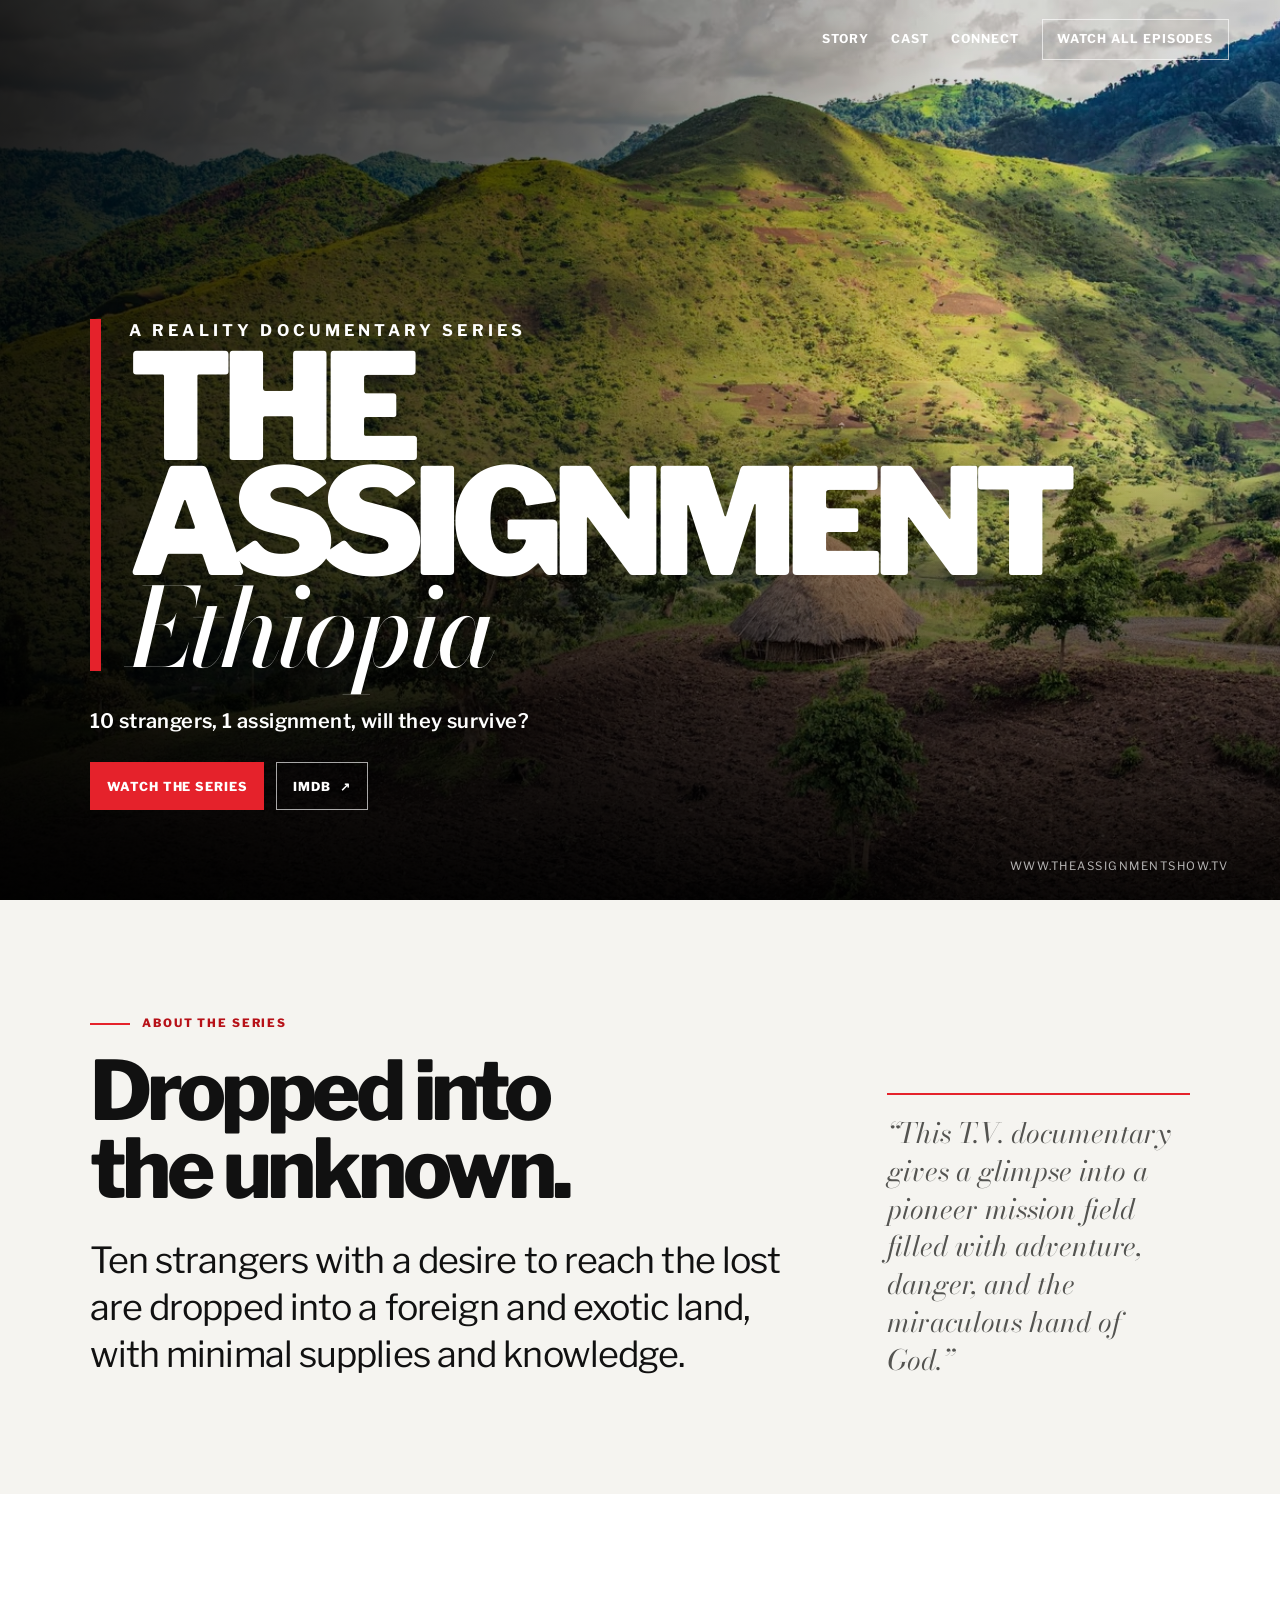
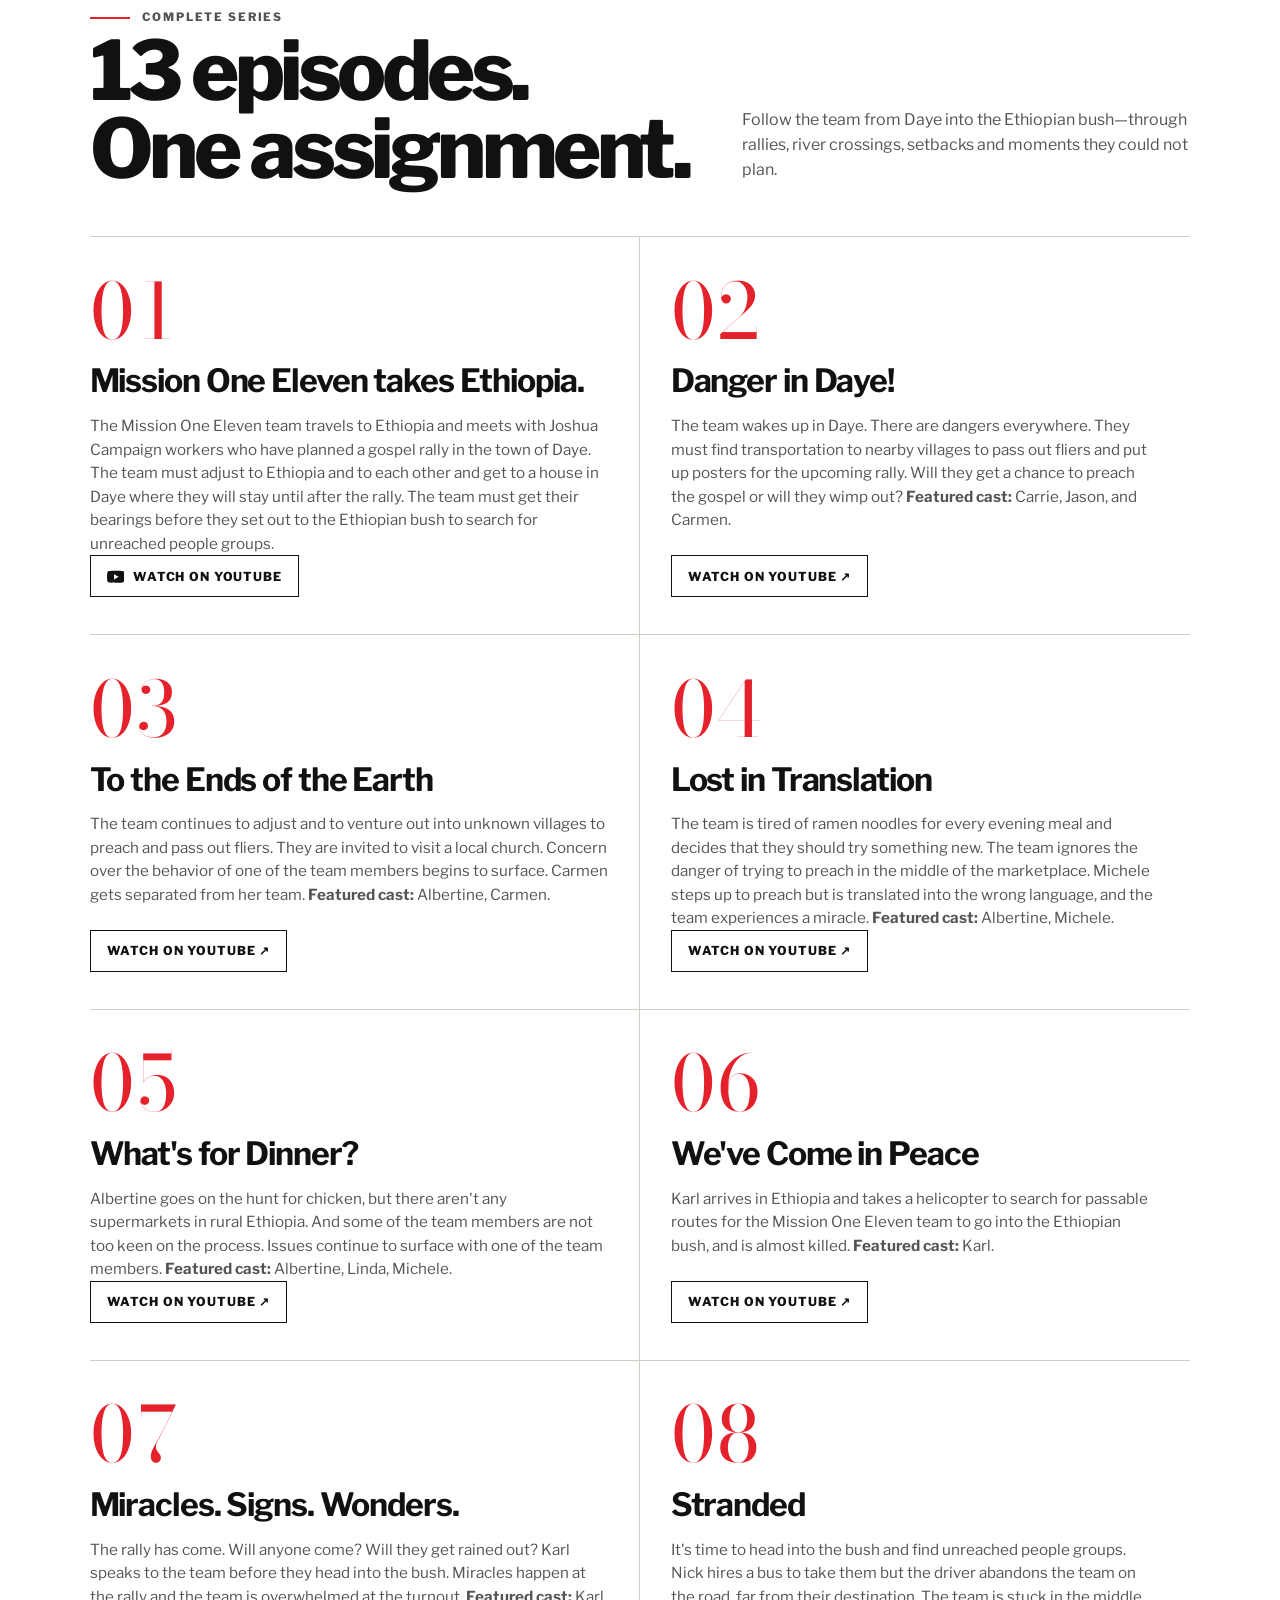
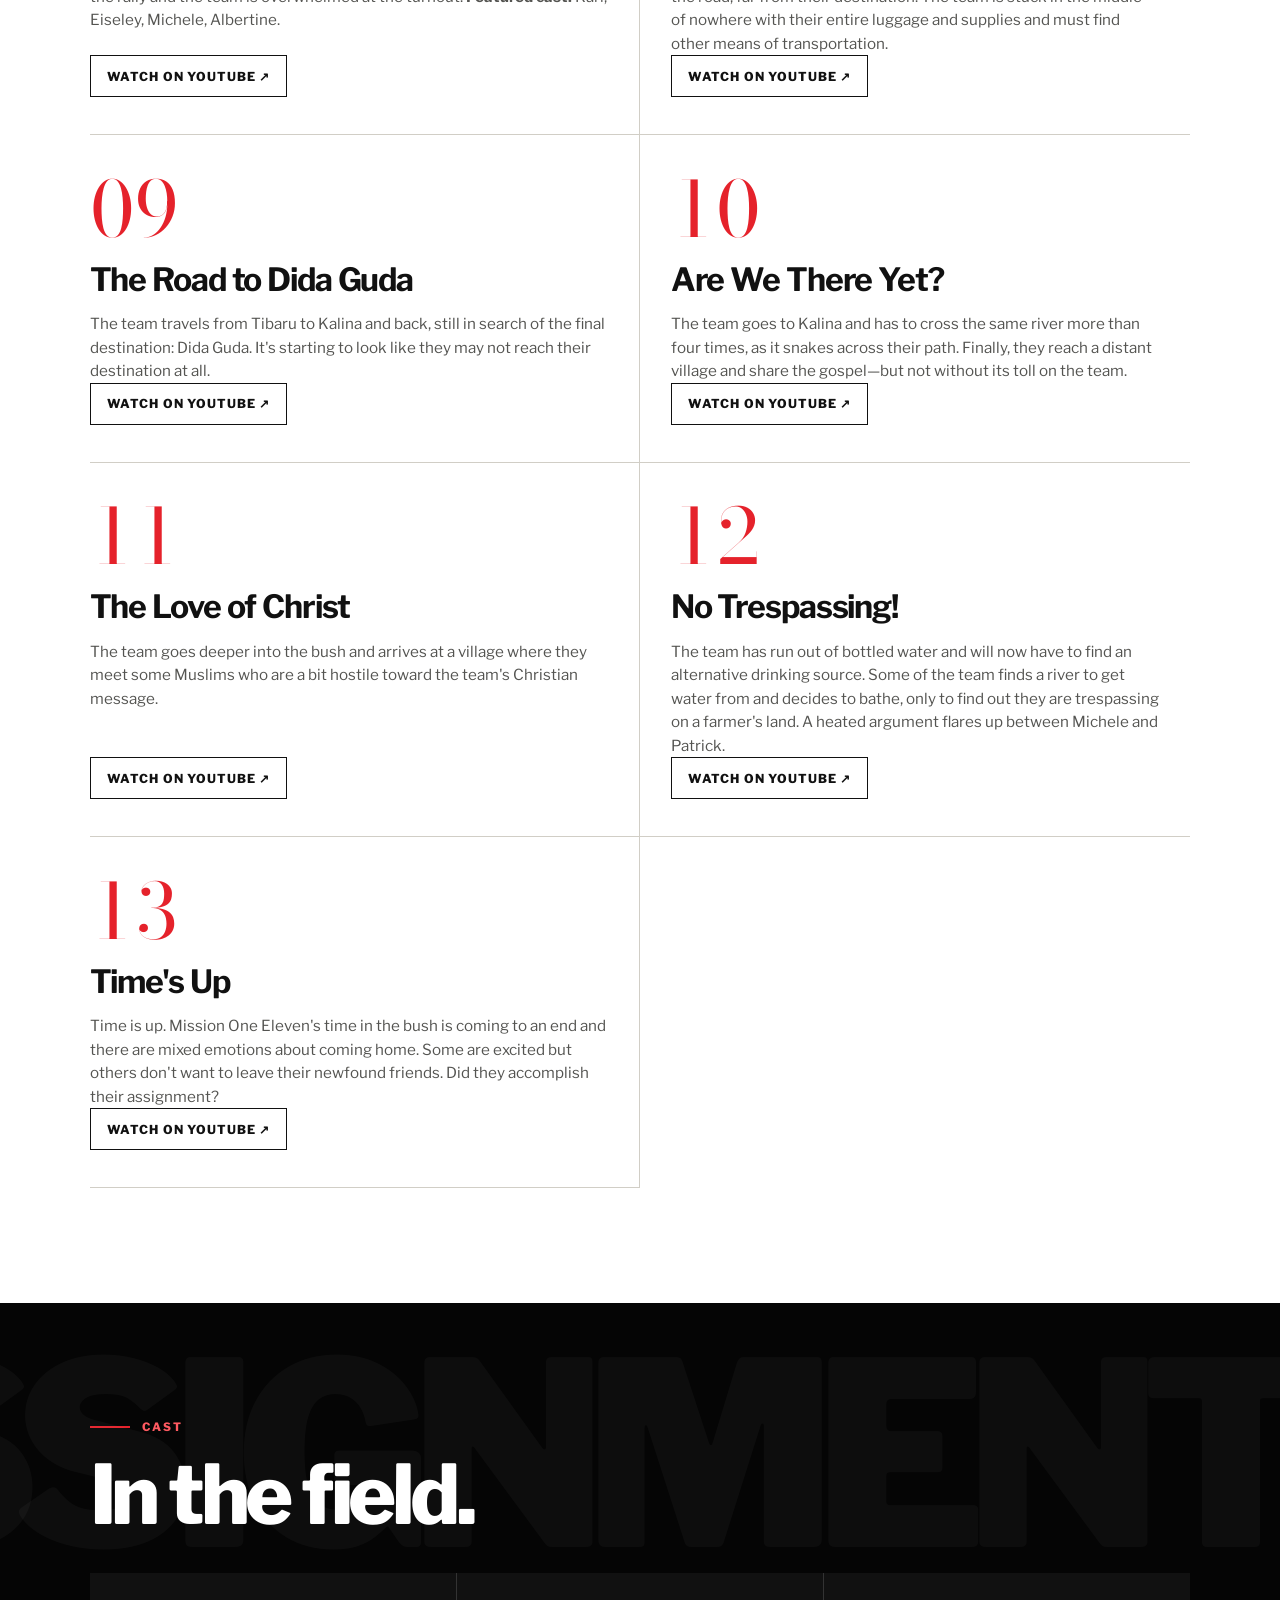
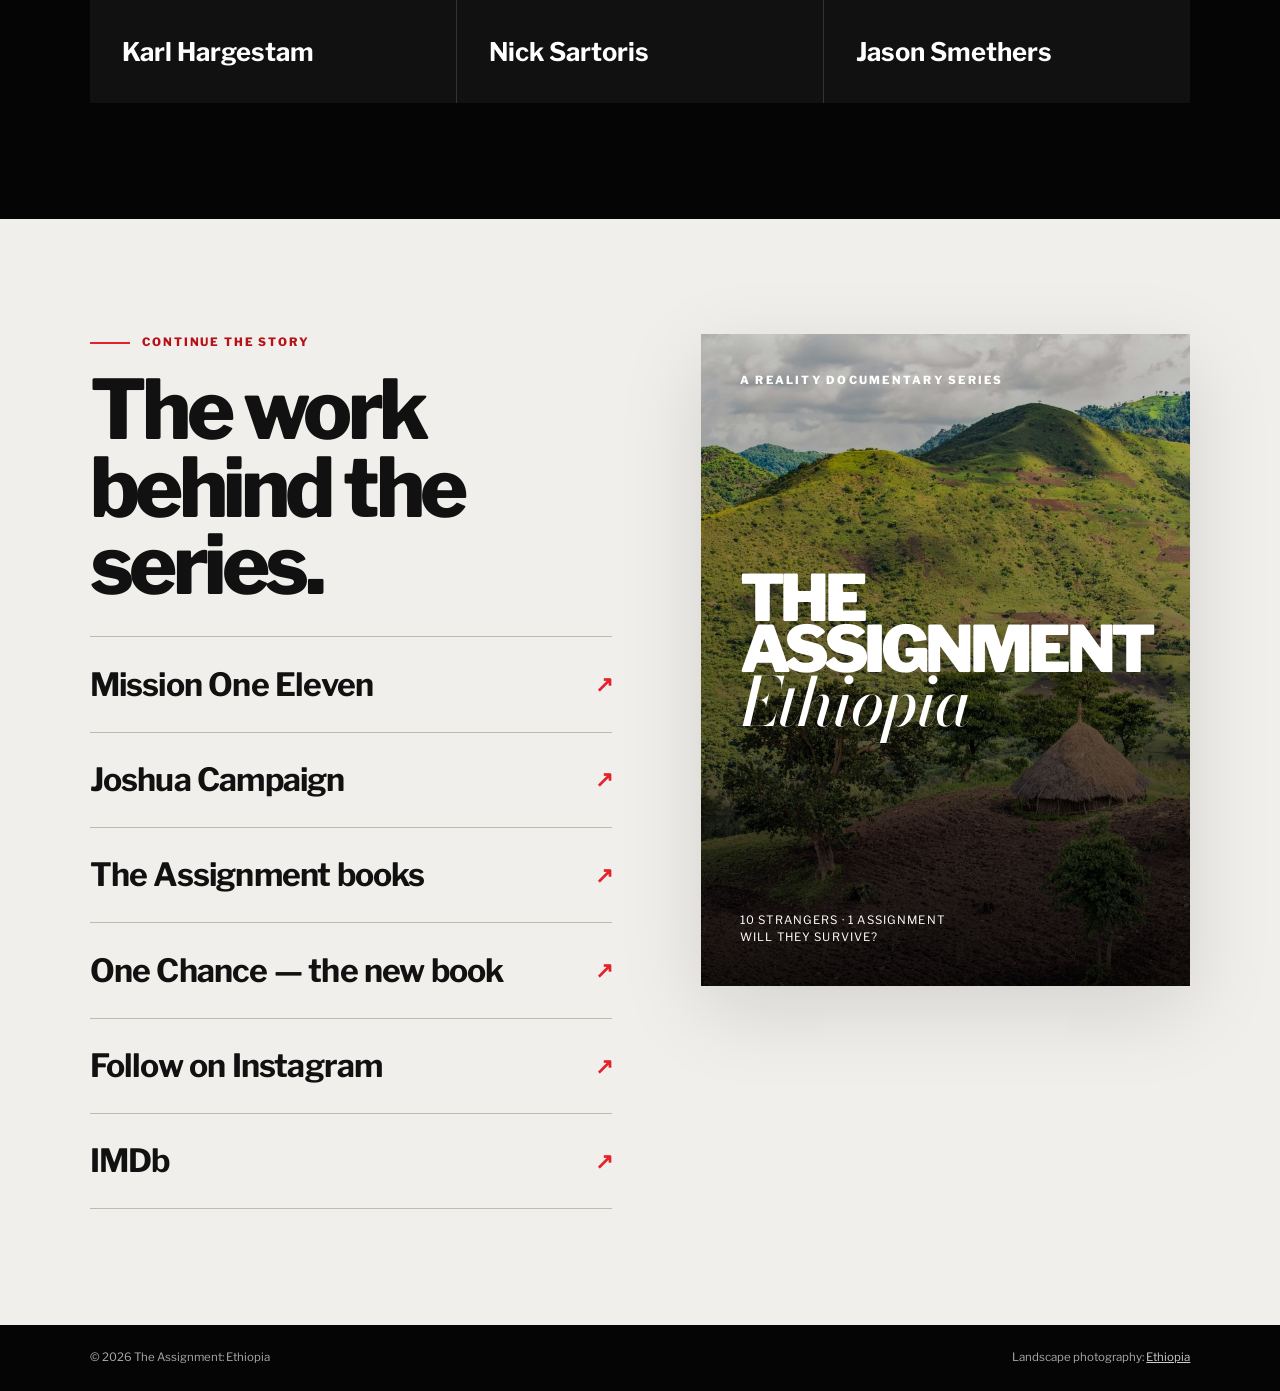
==== index.html @ de1b1f1d "Add links to The Assignment books and One Chance in Connections" ====
<!doctype html>
<html lang="en">
<head>
  <meta charset="utf-8" />
  <meta name="viewport" content="width=device-width, initial-scale=1, viewport-fit=cover" />
  <meta name="color-scheme" content="light dark" />
  <meta name="theme-color" content="#0b0b0b" media="(prefers-color-scheme: dark)" />
  <meta name="theme-color" content="#f5f4f0" media="(prefers-color-scheme: light)" />
  <link rel="icon" href="data:," />
  <title>The Assignment: Ethiopia — Watch All 13 Episodes</title>
  <meta name="description" content="Watch all 13 episodes of The Assignment: Ethiopia, the reality documentary series following ten strangers on a pioneer mission into rural Ethiopia." />
  <meta name="robots" content="index, follow, max-image-preview:large, max-snippet:-1, max-video-preview:-1" />
  <meta name="googlebot" content="index, follow, max-image-preview:large, max-snippet:-1, max-video-preview:-1" />
  <link rel="canonical" href="https://www.theassignmentshow.tv/" />
  <link rel="preload" as="image" type="image/avif" href="/ethiopia-highlands-hero-portrait-1102.avif" media="(max-width: 760px) and (max-aspect-ratio: 3/4)" fetchpriority="high" />
  <link rel="preload" as="image" type="image/avif" imagesrcset="/ethiopia-highlands-hero-1280.avif 1280w, /ethiopia-highlands-hero-1920.avif 1920w" imagesizes="100vw" media="not all and (max-width: 760px) and (max-aspect-ratio: 3/4)" fetchpriority="high" />
  <link rel="alternate" hreflang="en" href="https://www.theassignmentshow.tv/" />
  <link rel="alternate" hreflang="x-default" href="https://www.theassignmentshow.tv/" />
  <meta property="og:type" content="video.tv_show" />
  <meta property="og:site_name" content="The Assignment" />
  <meta property="og:locale" content="en_US" />
  <meta property="og:title" content="The Assignment: Ethiopia — Watch All 13 Episodes" />
  <meta property="og:description" content="Ten strangers. One assignment. Watch the complete 13-episode reality documentary series filmed on a pioneer mission in Ethiopia." />
  <meta property="og:url" content="https://www.theassignmentshow.tv/" />
  <meta property="og:image" content="https://www.theassignmentshow.tv/ethiopia-highlands-hero.jpg" />
  <meta property="og:image:secure_url" content="https://www.theassignmentshow.tv/ethiopia-highlands-hero.jpg" />
  <meta property="og:image:type" content="image/jpeg" />
  <meta property="og:image:width" content="2200" />
  <meta property="og:image:height" content="1469" />
  <meta property="og:image:alt" content="The Ethiopian highlands, setting of The Assignment: Ethiopia documentary series" />
  <meta name="twitter:card" content="summary_large_image" />
  <meta name="twitter:title" content="The Assignment: Ethiopia — Watch All 13 Episodes" />
  <meta name="twitter:description" content="Ten strangers. One assignment. Watch the complete reality documentary series filmed in Ethiopia." />
  <meta name="twitter:image" content="https://www.theassignmentshow.tv/ethiopia-highlands-hero.jpg" />
  <meta name="twitter:image:alt" content="The Ethiopian highlands, setting of The Assignment: Ethiopia documentary series" />
  <link rel="preconnect" href="https://fonts.googleapis.com" />
  <link rel="preconnect" href="https://fonts.gstatic.com" crossorigin />
  <link href="https://fonts.googleapis.com/css2?family=Bodoni+Moda:opsz,ital,wght@6..96,500;6..96,600&family=Libre+Franklin:wght@400;500;600;700;800;900&display=swap" rel="stylesheet" />
  <style>
    :root {
      --bg:#0b0b0b; --surface:#141414; --surface-2:#1d1d1d; --ink:#f7f7f5;
      --muted:#b8b8b4; --line:#343434; --red:#e5222b; --red-dark:#b71118;
      --paper:#f0efeb; --black:#050505; --shadow:0 24px 80px rgba(0,0,0,.35);
    }
    @media (prefers-color-scheme: light) {
      :root { --bg:#f5f4f0; --surface:#ffffff; --surface-2:#e9e7e1; --ink:#111111; --muted:#545451; --line:#d1cec6; --shadow:0 24px 80px rgba(0,0,0,.12); }
    }
    *{box-sizing:border-box}
    html{scroll-behavior:smooth;background:var(--bg)}
    body{margin:0;background:var(--bg);color:var(--ink);font-family:"Libre Franklin",sans-serif;line-height:1.55;overflow-x:hidden}
    a{color:inherit}
    img{display:block;max-width:100%}
    .nav{position:absolute;z-index:10;top:0;left:0;right:0;display:flex;justify-content:flex-end;gap:1.4rem;align-items:center;padding:1.2rem clamp(1.15rem,4vw,4.5rem);font-size:.76rem;font-weight:700;letter-spacing:.08em;text-transform:uppercase;color:#fff}
    .nav a{text-decoration:none}.nav a:hover,.nav a:focus-visible{color:#ff4c53}
    .nav .watch{border:1px solid rgba(255,255,255,.65);padding:.62rem .9rem}
    .hero{position:relative;min-height:100svh;display:flex;align-items:flex-end;padding:clamp(6.8rem,13vw,10rem) clamp(1.15rem,7vw,7rem) clamp(3rem,7vw,6rem);isolation:isolate;background:#111;color:#fff}
    .hero-media{position:absolute;inset:0;z-index:-3;display:block}.hero-media img{width:100%;height:100%;object-fit:cover;object-position:center 52%;display:block}
    .hero::before{content:"";position:absolute;inset:0;z-index:-2;background:linear-gradient(90deg,rgba(0,0,0,.88) 0%,rgba(0,0,0,.6) 42%,rgba(0,0,0,.14) 76%),linear-gradient(0deg,rgba(0,0,0,.9),transparent 55%)}
    .hero::after{content:"";position:absolute;inset:0;z-index:-1;background:radial-gradient(circle at 70% 35%,rgba(255,130,0,.16),transparent 32%);mix-blend-mode:screen}
    .hero-content{max-width:900px}
    .poster-mark{border-left:clamp(.45rem,1vw,.7rem) solid var(--red);padding-left:clamp(1rem,2.2vw,2rem)}
    .hero-kicker{margin:0 0 .4rem;font-size:clamp(.78rem,1.5vw,1rem);font-weight:700;letter-spacing:.26em;text-transform:uppercase}
    h1{margin:0;font-size:clamp(3.15rem,11.5vw,9.5rem);line-height:.78;letter-spacing:-.075em;font-weight:900;text-transform:uppercase;max-width:9ch}
    .ethiopia{display:block;margin-top:.4rem;font-family:"Bodoni Moda",serif;font-style:italic;font-size:clamp(2.8rem,8.5vw,7rem);font-weight:500;letter-spacing:-.04em;text-transform:none;color:#fff}
    .tagline{margin:clamp(1.3rem,3vw,2.2rem) 0 0;max-width:28rem;font-size:clamp(1rem,1.8vw,1.25rem);font-weight:600;letter-spacing:.02em}
    .hero-actions{display:flex;flex-wrap:wrap;gap:.75rem;margin-top:1.6rem}
    .btn{display:inline-flex;align-items:center;justify-content:center;gap:.55rem;min-height:48px;padding:.75rem 1rem;border:1px solid currentColor;text-decoration:none;font-size:.77rem;font-weight:800;letter-spacing:.07em;text-transform:uppercase;transition:background .2s,color .2s,border-color .2s}
    .btn svg{width:1.1rem;height:1.1rem;fill:currentColor}
    .btn-red{background:var(--red);border-color:var(--red);color:#fff}.btn-red:hover,.btn-red:focus-visible{background:#fff;border-color:#fff;color:#111}
    .btn-ghost{color:#fff;border-color:rgba(255,255,255,.65)}.btn-ghost:hover,.btn-ghost:focus-visible{background:#fff;color:#111}
    .hero-url{position:absolute;right:clamp(1.2rem,4vw,4rem);bottom:1.5rem;margin:0;color:rgba(255,255,255,.7);font-size:.72rem;letter-spacing:.13em;text-transform:uppercase}
    .section{padding:clamp(4.5rem,9vw,8rem) clamp(1.15rem,7vw,7rem)}
    .section-inner{max-width:1240px;margin:0 auto}
    .section-label{display:flex;align-items:center;gap:.8rem;margin:0 0 1.2rem;color:var(--red);font-size:.72rem;font-weight:800;letter-spacing:.16em;text-transform:uppercase}.section-label::before{content:"";width:2.5rem;height:2px;background:var(--red)}
    h2{font-size:clamp(2.45rem,6.4vw,5.7rem);line-height:.95;letter-spacing:-.055em;margin:0;font-weight:800}
    .lede{font-size:clamp(1.25rem,2.8vw,2.25rem);line-height:1.32;letter-spacing:-.025em;margin:1.8rem 0 0;max-width:35ch}
    .about{display:grid;grid-template-columns:minmax(0,1.4fr) minmax(260px,.6fr);gap:clamp(2rem,7vw,7rem);align-items:end}
    .quote{margin:0;padding-top:1.2rem;border-top:2px solid var(--red);font-family:"Bodoni Moda",serif;font-size:clamp(1.25rem,2.2vw,1.75rem);font-style:italic;line-height:1.35;color:var(--muted)}
    .episodes{background:var(--surface)}
    .episode-intro{display:flex;align-items:end;justify-content:space-between;gap:2rem;margin-bottom:3rem}
    .episode-intro p{margin:0 0 .35rem;max-width:28rem;color:var(--muted)}
    .episode-grid{display:grid;grid-template-columns:repeat(2,minmax(0,1fr));border-top:1px solid var(--line)}
    .episode{position:relative;padding:clamp(1.4rem,3vw,2.3rem) clamp(0rem,2.4vw,2.3rem) 2.3rem;border-bottom:1px solid var(--line);display:flex;flex-direction:column;min-height:320px}
    .episode:nth-child(odd){padding-left:0;border-right:1px solid var(--line)}
    .episode-number{font-family:"Bodoni Moda",serif;font-size:clamp(3rem,6vw,5rem);line-height:1;color:var(--red);font-variant-numeric:tabular-nums}
    .episode h3{font-size:clamp(1.4rem,2.5vw,2rem);line-height:1.13;letter-spacing:-.035em;margin:.8rem 0 .9rem}
    .episode p{margin:0;color:var(--muted);font-size:.95rem;max-width:58ch}
    .episode .btn{align-self:flex-start;margin-top:auto;padding-top:.65rem;padding-bottom:.65rem;min-height:42px;color:var(--ink)}
    .episode .btn:hover,.episode .btn:focus-visible{background:var(--red);border-color:var(--red);color:#fff}
    .credits{background:var(--black);color:#fff;position:relative;overflow:hidden}
    .credits::before{content:"ASSIGNMENT";position:absolute;right:-.08em;top:-.18em;font-size:clamp(5rem,20vw,18rem);font-weight:900;letter-spacing:-.08em;color:rgba(255,255,255,.035);white-space:nowrap}
    .cast-list{display:grid;grid-template-columns:repeat(3,1fr);gap:1px;background:#333;margin-top:2.5rem}
    .cast-name{background:#111;padding:clamp(1.2rem,3vw,2rem);font-size:clamp(1.15rem,2vw,1.7rem);font-weight:700;min-height:130px;display:flex;align-items:flex-end}
    .links-section{background:var(--paper);color:#111}
    .links-grid{display:grid;grid-template-columns:1.3fr .7fr;gap:clamp(2rem,7vw,7rem);align-items:start}
    .link-list{margin-top:2rem;border-top:1px solid #bebbb2}
    .big-link{display:flex;justify-content:space-between;align-items:center;gap:1rem;padding:1.4rem 0;border-bottom:1px solid #bebbb2;text-decoration:none;font-size:clamp(1.2rem,2.5vw,2rem);font-weight:700;letter-spacing:-.025em}
    .big-link span:last-child{color:var(--red);font-size:1.4rem}.big-link:hover,.big-link:focus-visible{color:var(--red)}
    .mini-poster{background:#111 url('/ethiopia-highlands-hero.jpg') center/cover no-repeat;background-image:image-set(url('/ethiopia-highlands-poster-720.avif') type('image/avif'),url('/ethiopia-highlands-poster-720.webp') type('image/webp'),url('/ethiopia-highlands-hero.jpg') type('image/jpeg'));aspect-ratio:3/4;min-height:420px;padding:clamp(1.4rem,3vw,2.4rem);color:#fff;display:flex;flex-direction:column;justify-content:space-between;box-shadow:var(--shadow);position:relative;isolation:isolate}
        /* WCAG AA contrast for section labels: darker red on light sections, lighter red on the black cast section. */
    .section-label{color:var(--red-dark)}#cast .section-label{color:#ff5a61}
    .mini-poster::before{content:"";position:absolute;inset:0;background:linear-gradient(rgba(0,0,0,.2),rgba(0,0,0,.86));z-index:-1}
    .mini-poster .top{font-size:.7rem;font-weight:800;letter-spacing:.2em;text-transform:uppercase}.mini-poster .title{font-size:clamp(2.3rem,5vw,4rem);font-weight:900;letter-spacing:-.07em;line-height:.8;text-transform:uppercase}.mini-poster .title em{display:block;font-family:"Bodoni Moda",serif;font-weight:500;text-transform:none;font-size:1.05em;letter-spacing:-.03em}.mini-poster .bottom{font-size:.72rem;letter-spacing:.1em;text-transform:uppercase}
    footer{background:#050505;color:#aaa;padding:1.5rem clamp(1.15rem,7vw,7rem);font-size:.72rem}
    footer .foot{max-width:1240px;margin:auto;display:flex;justify-content:space-between;gap:1rem;flex-wrap:wrap}footer a{color:#ccc}
    @media(max-width:760px){
      .nav{justify-content:flex-start;gap:1rem}.nav a:not(.watch){display:none}.nav .watch{margin-left:auto}
      .hero{min-height:92svh;background-position:62% center}.hero-media img{object-position:62% center}.hero::before{background:linear-gradient(90deg,rgba(0,0,0,.88),rgba(0,0,0,.38)),linear-gradient(0deg,rgba(0,0,0,.9),transparent 60%)}
      .hero-url{display:block;position:static;margin:1.3rem 0 0;font-size:.64rem}.about,.links-grid{grid-template-columns:1fr}.quote{margin-top:1rem}.episode-intro{display:block}.episode-intro p{margin-top:1rem}.episode-grid{grid-template-columns:1fr}.episode,.episode:nth-child(odd){padding:1.6rem 0 1.8rem;border-right:0;min-height:0}.episode .btn{margin-top:1.3rem}.cast-list{grid-template-columns:1fr}.cast-name{min-height:86px}.mini-poster{max-width:430px;width:100%;margin:1rem auto 0}
    }
    @media(prefers-reduced-motion:reduce){html{scroll-behavior:auto}}
  </style>
  <script type="application/ld+json">
  {
    "@context":"https://schema.org",
    "@graph":[
      {
        "@type":"WebSite",
        "@id":"https://www.theassignmentshow.tv/#website",
        "url":"https://www.theassignmentshow.tv/",
        "name":"The Assignment: Ethiopia",
        "description":"Official home of The Assignment: Ethiopia, with all 13 episodes of the reality documentary series.",
        "inLanguage":"en"
      },
      {
        "@type":"TVSeries",
        "@id":"https://www.theassignmentshow.tv/#series",
        "name":"The Assignment: Ethiopia",
        "alternateName":"The Assignment Ethiopia",
        "genre":["Reality television","Documentary"],
        "url":"https://www.theassignmentshow.tv/",
        "mainEntityOfPage":{"@id":"https://www.theassignmentshow.tv/#website"},
        "image":{
          "@type":"ImageObject",
          "url":"https://www.theassignmentshow.tv/ethiopia-highlands-hero.jpg",
          "width":2200,
          "height":1469
        },
        "sameAs":"https://www.imdb.com/title/tt2568442/",
        "numberOfEpisodes":13,
        "inLanguage":"en",
        "description":"Ten strangers with a desire to reach the lost are dropped into a foreign and exotic land, with minimal supplies and knowledge.",
    "actor":[
      {"@type":"Person","@id":"https://www.karlhargestam.com/#person","name":"Karl Hargestam","url":"https://www.karlhargestam.com/","sameAs":["https://about.me/hargestam", "https://www.linkedin.com/in/karl-hargestam-72327034", "https://www.pcgmission.org/", "https://www.pcg.org/about/leadership", "https://www.pcg.org/resource-library/assembly-2025-commissioning-the-hargestams", "https://hargestam.online/", "https://grokipedia.com/page/karl-hargestam", "https://ocfep.com/", "https://www.imdb.com/name/nm5412265/", "https://www.amazon.com/stores/author/B00IIVNT1K", "https://www.pcg.org/authors/karl-hargestam", "https://www.instagram.com/karlhargestam/", "https://www.theassignmentbooks.com/", "https://www.theassignmentshow.tv/"]},
      {"@type":"Person","name":"Nick Sartoris"},
      {"@type":"Person","name":"Jason Smethers"}
    ],
    "episode":[
      {"@type":"TVEpisode","episodeNumber":1,"name":"Mission One Eleven takes Ethiopia.","url":"https://youtu.be/Kv2HmDKY9Jk"},
      {"@type":"TVEpisode","episodeNumber":2,"name":"Danger in Daye!","url":"https://youtu.be/MqkBidv5LRU"},
      {"@type":"TVEpisode","episodeNumber":3,"name":"To the Ends of the Earth","url":"https://youtu.be/pM91XLRN2CY"},
      {"@type":"TVEpisode","episodeNumber":4,"name":"Lost in Translation","url":"https://youtu.be/_curg73S194"},
      {"@type":"TVEpisode","episodeNumber":5,"name":"What's for Dinner?","url":"https://youtu.be/VRdMOGj4HDI"},
      {"@type":"TVEpisode","episodeNumber":6,"name":"We've Come in Peace","url":"https://youtu.be/5a5uiTjnZLA"},
      {"@type":"TVEpisode","episodeNumber":7,"name":"Miracles. Signs. Wonders.","url":"https://youtu.be/2ZElpIsYFDE"},
      {"@type":"TVEpisode","episodeNumber":8,"name":"Stranded","url":"https://youtu.be/P2lYvwMZeDM"},
      {"@type":"TVEpisode","episodeNumber":9,"name":"The Road to Dida Guda","url":"https://youtu.be/kPEKNLH4UhU"},
      {"@type":"TVEpisode","episodeNumber":10,"name":"Are We There Yet?","url":"https://youtu.be/0Ae8sbsl-ws"},
      {"@type":"TVEpisode","episodeNumber":11,"name":"The Love of Christ","url":"https://youtu.be/Qqhjk7dfmLM"},
      {"@type":"TVEpisode","episodeNumber":12,"name":"No Trespassing!","url":"https://youtu.be/zoDEP70enGM"},
      {"@type":"TVEpisode","episodeNumber":13,"name":"Time's Up","url":"https://youtu.be/3Jg2wFGJ-y4"}
        ]
      }
    ]
  }
  </script>
</head>
<body>
  <nav class="nav" aria-label="Page navigation">
    <a href="#story">Story</a><a href="#cast">Cast</a><a href="#connections">Connect</a><a class="watch" href="#episodes">Watch all episodes</a>
  </nav>

  <main>
    <section class="hero" aria-labelledby="hero-title">
      <picture class="hero-media" aria-hidden="true">
        <source type="image/avif" media="(max-width: 760px) and (max-aspect-ratio: 3/4)" srcset="/ethiopia-highlands-hero-portrait-1102.avif">
        <source type="image/webp" media="(max-width: 760px) and (max-aspect-ratio: 3/4)" srcset="/ethiopia-highlands-hero-portrait-1102.webp">
        <source type="image/avif" srcset="/ethiopia-highlands-hero-1280.avif 1280w, /ethiopia-highlands-hero-1920.avif 1920w" sizes="100vw">
        <source type="image/webp" srcset="/ethiopia-highlands-hero-1280.webp 1280w, /ethiopia-highlands-hero-1920.webp 1920w" sizes="100vw">
        <img src="/ethiopia-highlands-hero.jpg" alt="" width="2200" height="1469" fetchpriority="high" decoding="async">
      </picture>
      <div class="hero-content">
        <div class="poster-mark">
          <p class="hero-kicker">A reality documentary series</p>
          <h1 id="hero-title">The<br>Assignment <span class="ethiopia">Ethiopia</span></h1>
        </div>
        <p class="tagline">10 strangers, 1 assignment, will they survive?</p>
        <div class="hero-actions">
          <a class="btn btn-red" href="#episodes">Watch the series</a>
          <a class="btn btn-ghost" href="https://www.imdb.com/title/tt2568442/" target="_blank" rel="noopener">IMDb <span aria-hidden="true">↗</span></a>
        </div>
        <p class="hero-url">www.theassignmentshow.tv</p>
      </div>
    </section>

    <section class="section" id="story">
      <div class="section-inner about">
        <div>
          <p class="section-label">About the series</p>
          <h2>Dropped into<br>the unknown.</h2>
          <p class="lede">Ten strangers with a desire to reach the lost are dropped into a foreign and exotic land, with minimal supplies and knowledge.</p>
        </div>
        <blockquote class="quote">“This T.V. documentary gives a glimpse into a pioneer mission field filled with adventure, danger, and the miraculous hand of God.”</blockquote>
      </div>
    </section>

    <section class="section episodes" id="episodes">
      <div class="section-inner">
        <div class="episode-intro">
          <div><p class="section-label">Complete series</p><h2>13 episodes.<br>One assignment.</h2></div>
          <p>Follow the team from Daye into the Ethiopian bush—through rallies, river crossings, setbacks and moments they could not plan.</p>
        </div>
        <div class="episode-grid">
          <article class="episode"><div class="episode-number">01</div><h3>Mission One Eleven takes Ethiopia.</h3><p>The Mission One Eleven team travels to Ethiopia and meets with Joshua Campaign workers who have planned a gospel rally in the town of Daye. The team must adjust to Ethiopia and to each other and get to a house in Daye where they will stay until after the rally. The team must get their bearings before they set out to the Ethiopian bush to search for unreached people groups.</p><a class="btn" href="https://youtu.be/Kv2HmDKY9Jk" target="_blank" rel="noopener"><svg viewBox="0 0 24 24" aria-hidden="true"><path d="M23.5 6.2a3 3 0 0 0-2.1-2.1C19.5 3.6 12 3.6 12 3.6s-7.5 0-9.4.5A3 3 0 0 0 .5 6.2 31 31 0 0 0 0 12a31 31 0 0 0 .5 5.8 3 3 0 0 0 2.1 2.1c1.9.5 9.4.5 9.4.5s7.5 0 9.4-.5a3 3 0 0 0 2.1-2.1A31 31 0 0 0 24 12a31 31 0 0 0-.5-5.8zM9.6 15.6V8.4l6.3 3.6-6.3 3.6z"/></svg>Watch on YouTube</a></article>
          <article class="episode"><div class="episode-number">02</div><h3>Danger in Daye!</h3><p>The team wakes up in Daye. There are dangers everywhere. They must find transportation to nearby villages to pass out fliers and put up posters for the upcoming rally. Will they get a chance to preach the gospel or will they wimp out? <strong>Featured cast:</strong> Carrie, Jason, and Carmen.</p><a class="btn" href="https://youtu.be/MqkBidv5LRU" target="_blank" rel="noopener">Watch on YouTube ↗</a></article>
          <article class="episode"><div class="episode-number">03</div><h3>To the Ends of the Earth</h3><p>The team continues to adjust and to venture out into unknown villages to preach and pass out fliers. They are invited to visit a local church. Concern over the behavior of one of the team members begins to surface. Carmen gets separated from her team. <strong>Featured cast:</strong> Albertine, Carmen.</p><a class="btn" href="https://youtu.be/pM91XLRN2CY" target="_blank" rel="noopener">Watch on YouTube ↗</a></article>
          <article class="episode"><div class="episode-number">04</div><h3>Lost in Translation</h3><p>The team is tired of ramen noodles for every evening meal and decides that they should try something new. The team ignores the danger of trying to preach in the middle of the marketplace. Michele steps up to preach but is translated into the wrong language, and the team experiences a miracle. <strong>Featured cast:</strong> Albertine, Michele.</p><a class="btn" href="https://youtu.be/_curg73S194" target="_blank" rel="noopener">Watch on YouTube ↗</a></article>
          <article class="episode"><div class="episode-number">05</div><h3>What's for Dinner?</h3><p>Albertine goes on the hunt for chicken, but there aren't any supermarkets in rural Ethiopia. And some of the team members are not too keen on the process. Issues continue to surface with one of the team members. <strong>Featured cast:</strong> Albertine, Linda, Michele.</p><a class="btn" href="https://youtu.be/VRdMOGj4HDI" target="_blank" rel="noopener">Watch on YouTube ↗</a></article>
          <article class="episode"><div class="episode-number">06</div><h3>We've Come in Peace</h3><p>Karl arrives in Ethiopia and takes a helicopter to search for passable routes for the Mission One Eleven team to go into the Ethiopian bush, and is almost killed. <strong>Featured cast:</strong> Karl.</p><a class="btn" href="https://youtu.be/5a5uiTjnZLA" target="_blank" rel="noopener">Watch on YouTube ↗</a></article>
          <article class="episode"><div class="episode-number">07</div><h3>Miracles. Signs. Wonders.</h3><p>The rally has come. Will anyone come? Will they get rained out? Karl speaks to the team before they head into the bush. Miracles happen at the rally and the team is overwhelmed at the turnout. <strong>Featured cast:</strong> Karl, Eiseley, Michele, Albertine.</p><a class="btn" href="https://youtu.be/2ZElpIsYFDE" target="_blank" rel="noopener">Watch on YouTube ↗</a></article>
          <article class="episode"><div class="episode-number">08</div><h3>Stranded</h3><p>It's time to head into the bush and find unreached people groups. Nick hires a bus to take them but the driver abandons the team on the road, far from their destination. The team is stuck in the middle of nowhere with their entire luggage and supplies and must find other means of transportation.</p><a class="btn" href="https://youtu.be/P2lYvwMZeDM" target="_blank" rel="noopener">Watch on YouTube ↗</a></article>
          <article class="episode"><div class="episode-number">09</div><h3>The Road to Dida Guda</h3><p>The team travels from Tibaru to Kalina and back, still in search of the final destination: Dida Guda. It's starting to look like they may not reach their destination at all.</p><a class="btn" href="https://youtu.be/kPEKNLH4UhU" target="_blank" rel="noopener">Watch on YouTube ↗</a></article>
          <article class="episode"><div class="episode-number">10</div><h3>Are We There Yet?</h3><p>The team goes to Kalina and has to cross the same river more than four times, as it snakes across their path. Finally, they reach a distant village and share the gospel—but not without its toll on the team.</p><a class="btn" href="https://youtu.be/0Ae8sbsl-ws" target="_blank" rel="noopener">Watch on YouTube ↗</a></article>
          <article class="episode"><div class="episode-number">11</div><h3>The Love of Christ</h3><p>The team goes deeper into the bush and arrives at a village where they meet some Muslims who are a bit hostile toward the team's Christian message.</p><a class="btn" href="https://youtu.be/Qqhjk7dfmLM" target="_blank" rel="noopener">Watch on YouTube ↗</a></article>
          <article class="episode"><div class="episode-number">12</div><h3>No Trespassing!</h3><p>The team has run out of bottled water and will now have to find an alternative drinking source. Some of the team finds a river to get water from and decides to bathe, only to find out they are trespassing on a farmer's land. A heated argument flares up between Michele and Patrick.</p><a class="btn" href="https://youtu.be/zoDEP70enGM" target="_blank" rel="noopener">Watch on YouTube ↗</a></article>
          <article class="episode"><div class="episode-number">13</div><h3>Time's Up</h3><p>Time is up. Mission One Eleven's time in the bush is coming to an end and there are mixed emotions about coming home. Some are excited but others don't want to leave their newfound friends. Did they accomplish their assignment?</p><a class="btn" href="https://youtu.be/3Jg2wFGJ-y4" target="_blank" rel="noopener">Watch on YouTube ↗</a></article>
        </div>
      </div>
    </section>

    <section class="section credits" id="cast">
      <div class="section-inner">
        <p class="section-label">Cast</p><h2>In the field.</h2>
        <div class="cast-list" aria-label="Cast members"><div class="cast-name">Karl Hargestam</div><div class="cast-name">Nick Sartoris</div><div class="cast-name">Jason Smethers</div></div>
      </div>
    </section>

    <section class="section links-section" id="connections">
      <div class="section-inner links-grid">
        <div>
          <p class="section-label">Continue the story</p><h2>The work<br>behind the series.</h2>
          <div class="link-list">
            <a class="big-link" href="https://missiononeeleven.com" target="_blank" rel="noopener"><span>Mission One Eleven</span><span aria-hidden="true">↗</span></a>
            <a class="big-link" href="https://joshuacampaign.com" target="_blank" rel="noopener"><span>Joshua Campaign</span><span aria-hidden="true">↗</span></a>
            <a class="big-link" href="https://www.theassignmentbooks.com/" target="_blank" rel="noopener"><span>The Assignment books</span><span aria-hidden="true">↗</span></a>
            <a class="big-link" href="https://www.amazon.com/dp/B0HHMVRT21" target="_blank" rel="noopener"><span>One Chance — the new book</span><span aria-hidden="true">↗</span></a>
            <a class="big-link" href="https://www.instagram.com/karlhargestam/" target="_blank" rel="noopener"><span>Follow on Instagram</span><span aria-hidden="true">↗</span></a>
            <a class="big-link" href="https://www.imdb.com/title/tt2568442/" target="_blank" rel="noopener"><span>IMDb</span><span aria-hidden="true">↗</span></a>
          </div>
        </div>
        <div class="mini-poster" aria-label="The Assignment: Ethiopia poster">
          <div class="top">A reality documentary series</div>
          <div class="title">The<br>Assignment<em>Ethiopia</em></div>
          <div><div class="bottom">10 strangers · 1 assignment<br>Will they survive?</div></div>
        </div>
      </div>
    </section>
  </main>
  <footer><div class="foot"><span>© 2026 The Assignment: Ethiopia</span><span>Landscape photography: <a href="https://www.clubmed.be/l/quand-partir-en-ethiopie" target="_blank" rel="noopener">Ethiopia</a></span></div></footer>
</body>
</html>
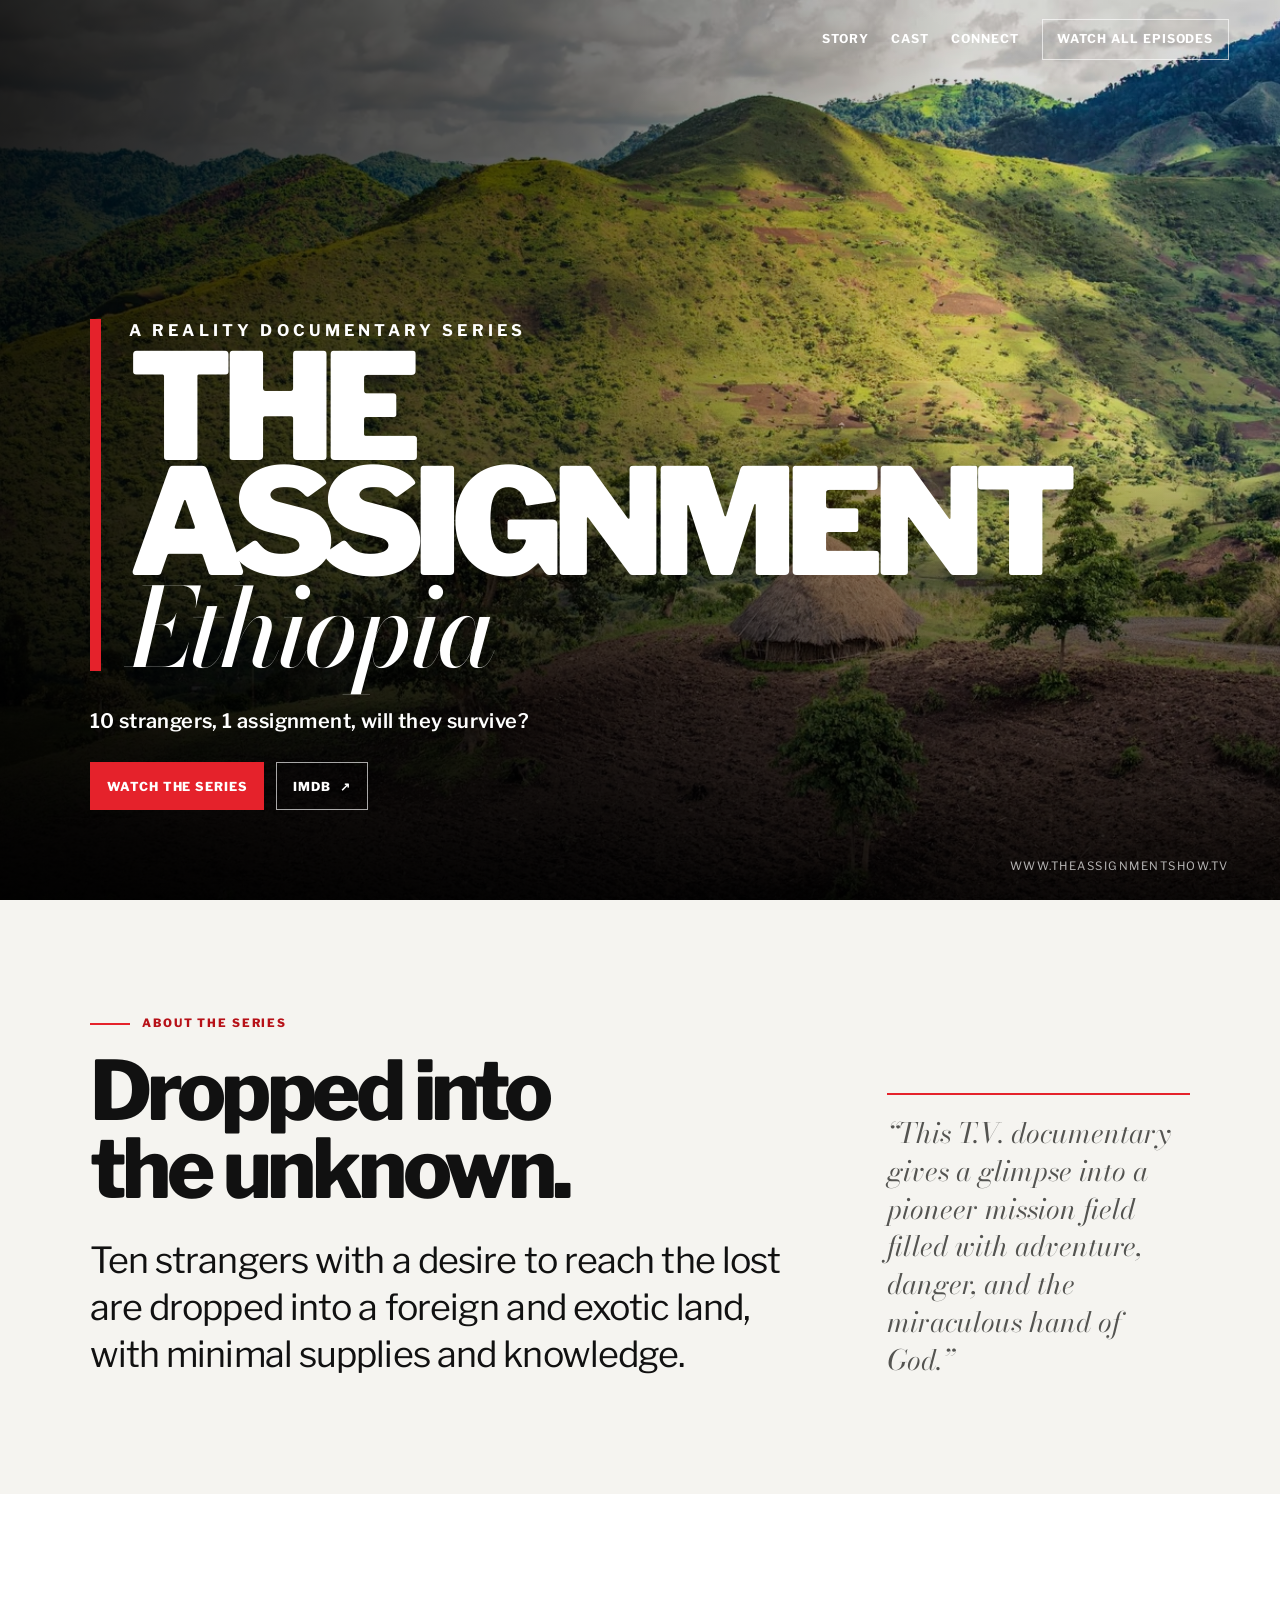
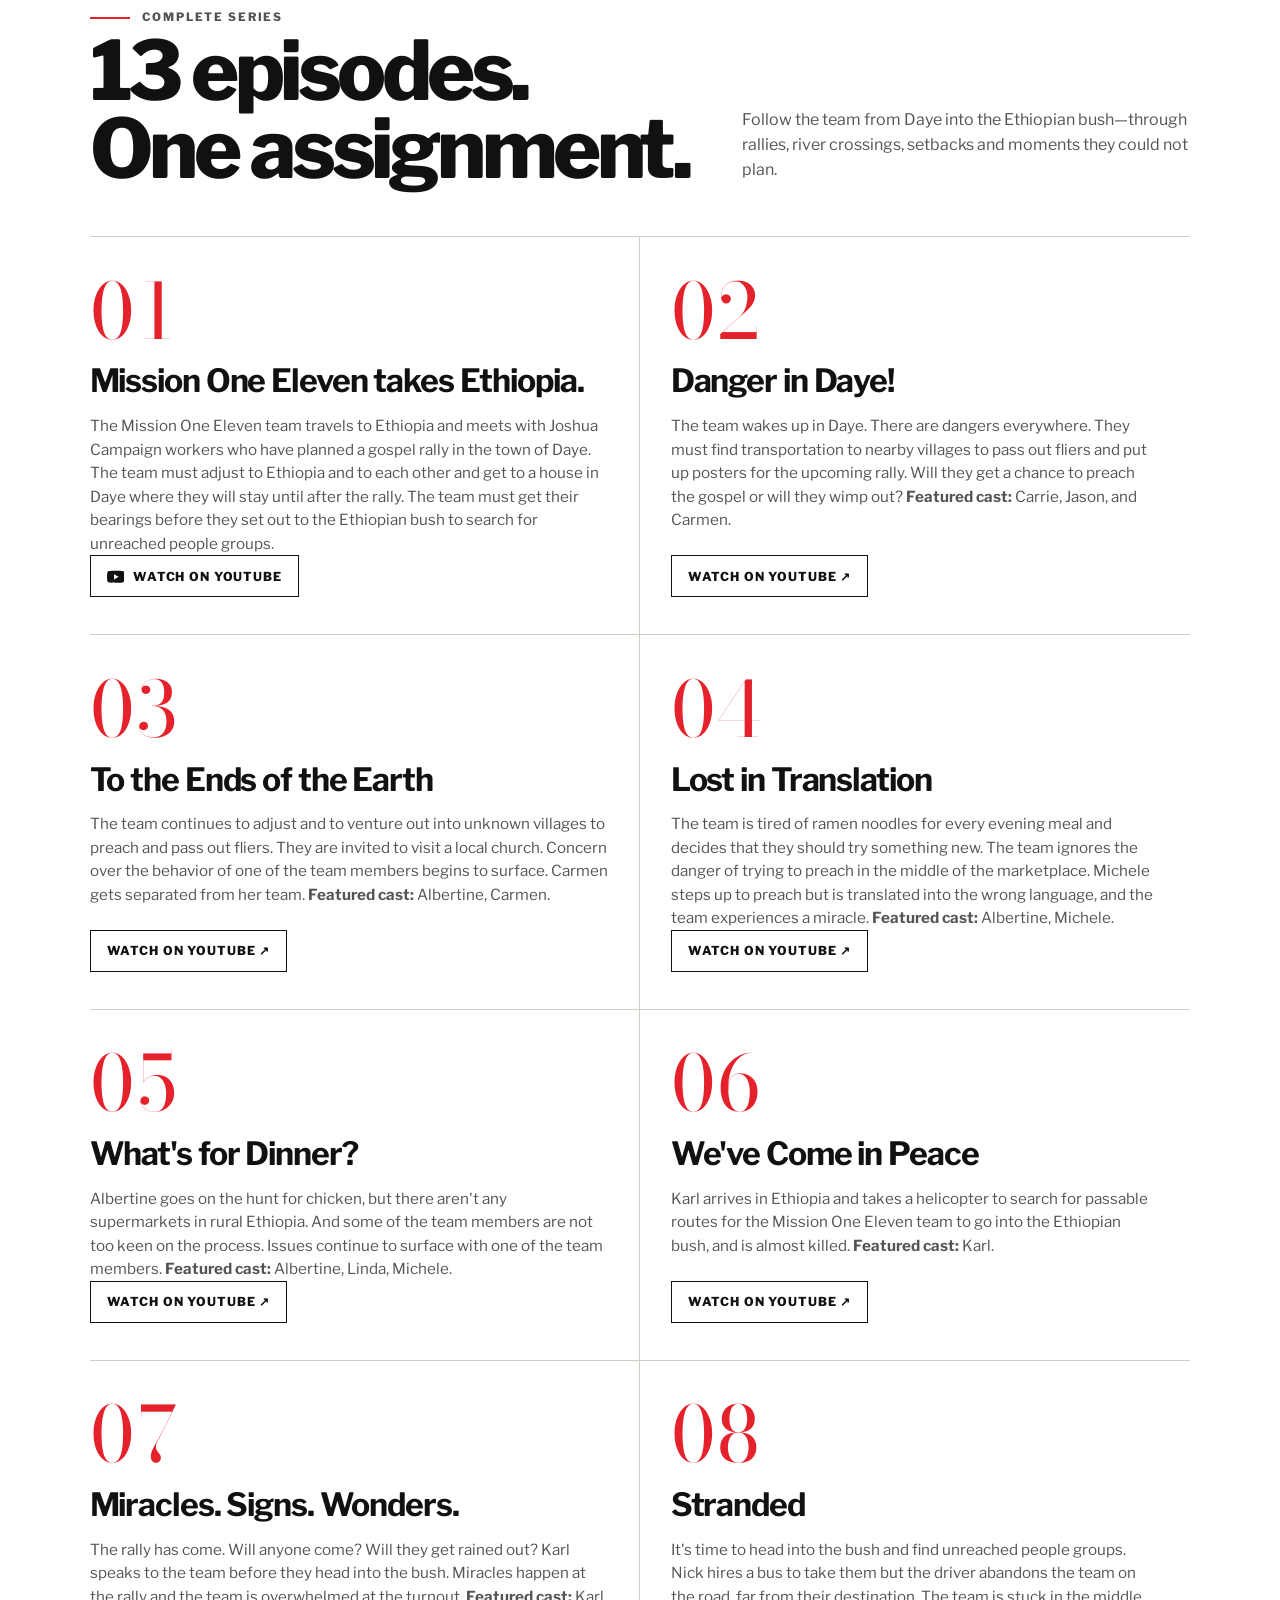
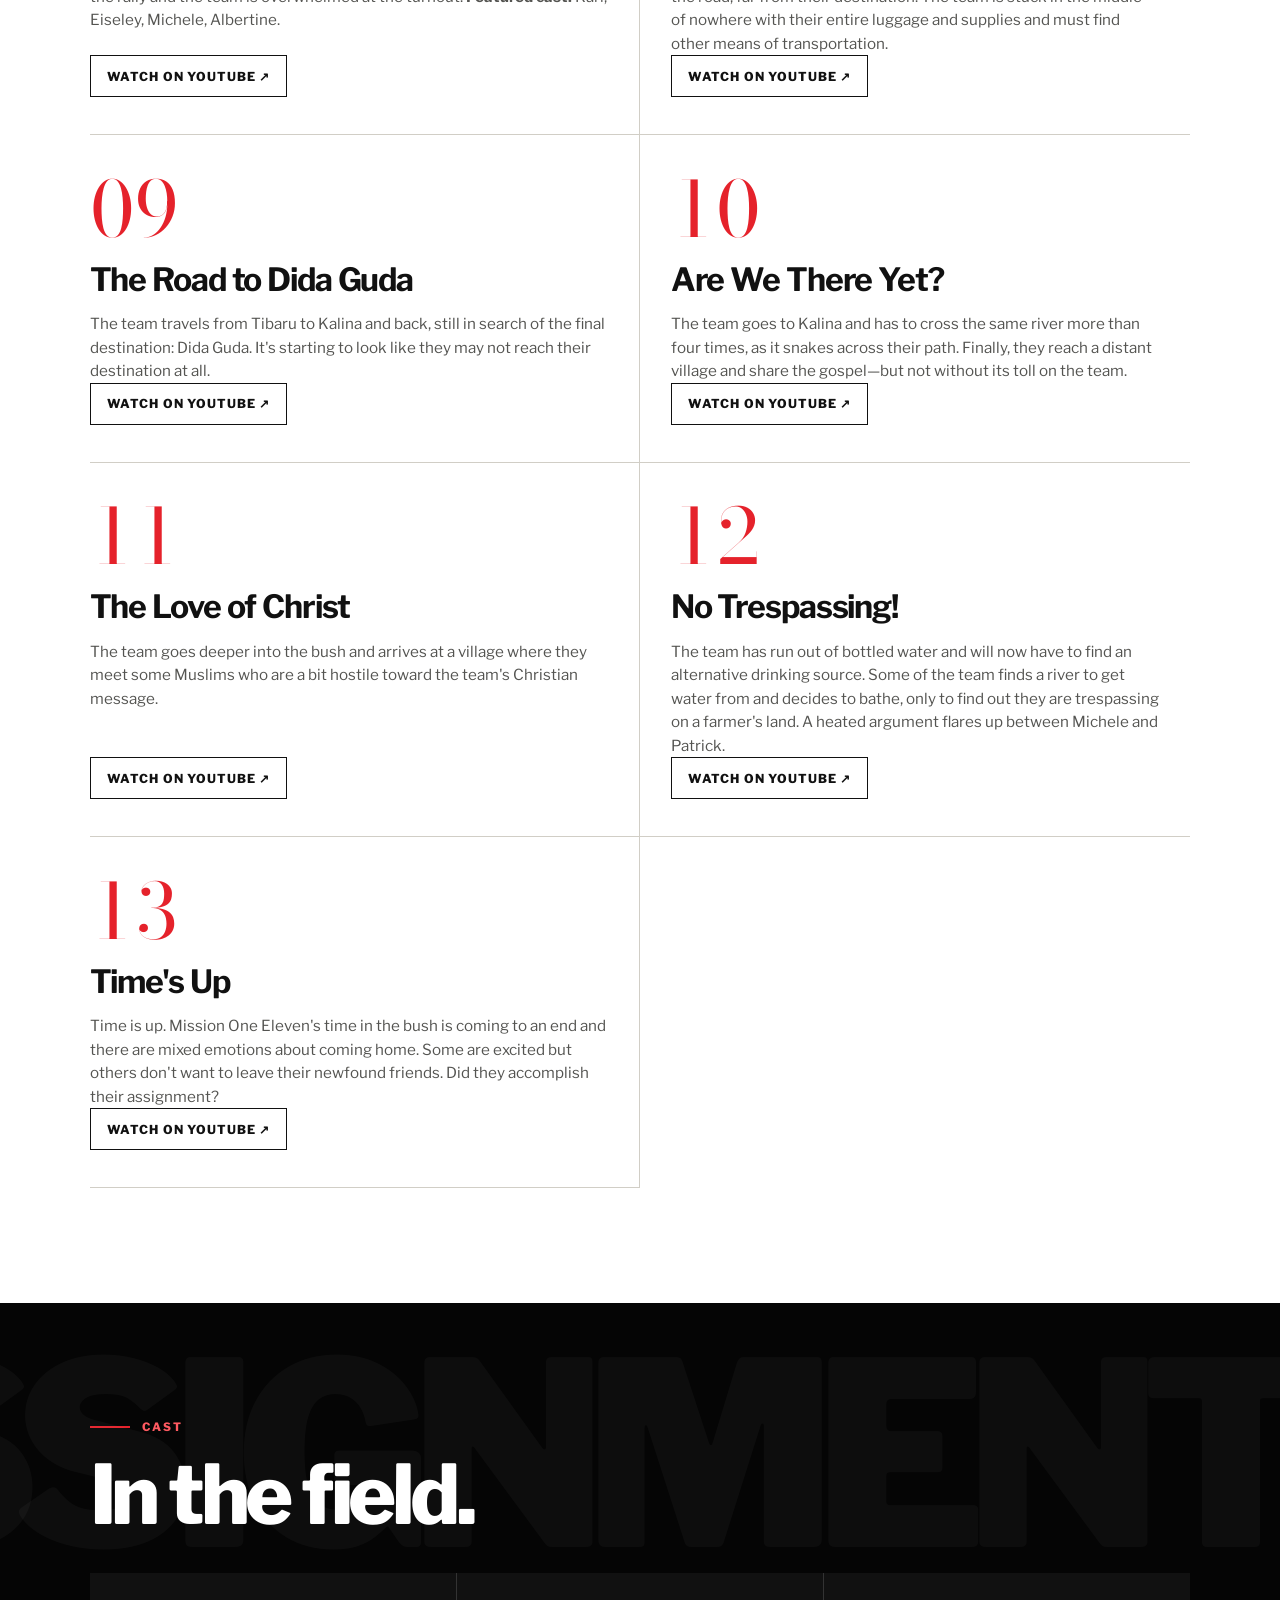
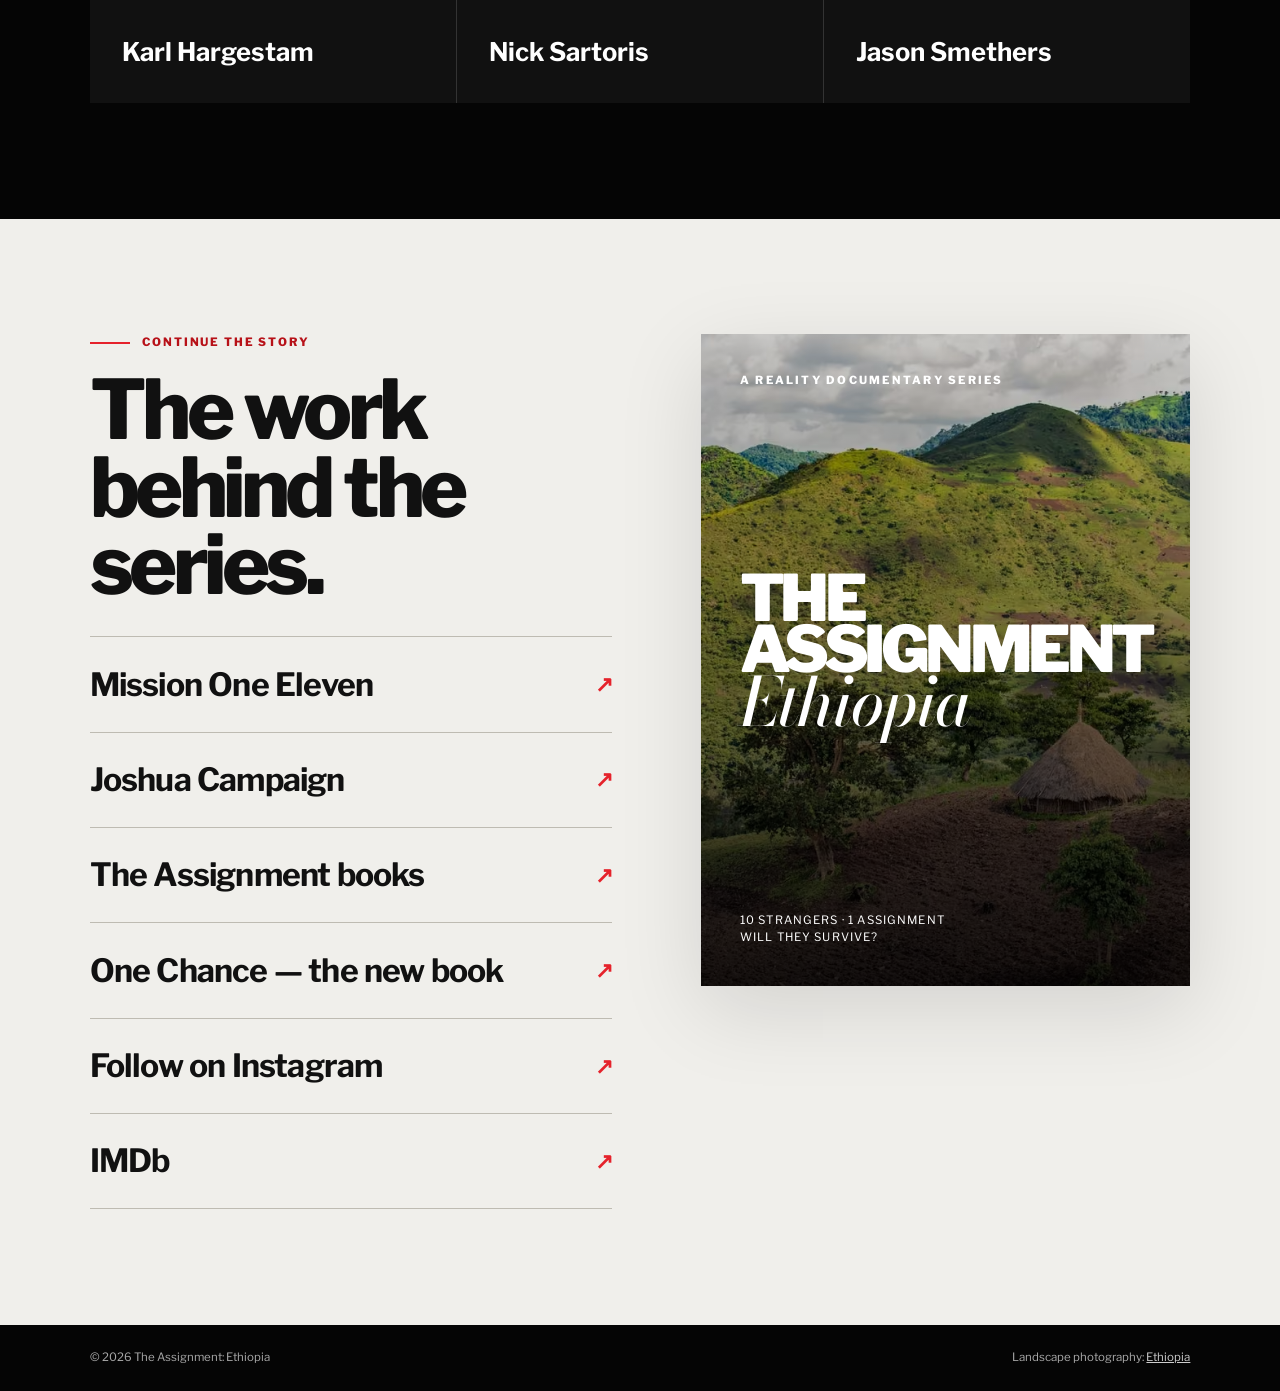
==== commit 705626c0: "Perf/SEO: non-blocking Google Fonts, 800w portrait hero, lighter 600w poster, sitemap lastmod 2026-1" ====
--- a/index.html
+++ b/index.html
@@ -12,7 +12,7 @@
   <meta name="robots" content="index, follow, max-image-preview:large, max-snippet:-1, max-video-preview:-1" />
   <meta name="googlebot" content="index, follow, max-image-preview:large, max-snippet:-1, max-video-preview:-1" />
   <link rel="canonical" href="https://www.theassignmentshow.tv/" />
-  <link rel="preload" as="image" type="image/avif" href="/ethiopia-highlands-hero-portrait-1102.avif" media="(max-width: 760px) and (max-aspect-ratio: 3/4)" fetchpriority="high" />
+  <link rel="preload" as="image" type="image/avif" href="/ethiopia-highlands-hero-portrait-1102.avif" imagesrcset="/ethiopia-highlands-hero-portrait-800.avif 800w, /ethiopia-highlands-hero-portrait-1102.avif 1102w" imagesizes="100vw" media="(max-width: 760px) and (max-aspect-ratio: 3/4)" fetchpriority="high" />
   <link rel="preload" as="image" type="image/avif" imagesrcset="/ethiopia-highlands-hero-1280.avif 1280w, /ethiopia-highlands-hero-1920.avif 1920w" imagesizes="100vw" media="not all and (max-width: 760px) and (max-aspect-ratio: 3/4)" fetchpriority="high" />
   <link rel="alternate" hreflang="en" href="https://www.theassignmentshow.tv/" />
   <link rel="alternate" hreflang="x-default" href="https://www.theassignmentshow.tv/" />
@@ -35,7 +35,7 @@
   <meta name="twitter:image:alt" content="The Ethiopian highlands, setting of The Assignment: Ethiopia documentary series" />
   <link rel="preconnect" href="https://fonts.googleapis.com" />
   <link rel="preconnect" href="https://fonts.gstatic.com" crossorigin />
-  <link href="https://fonts.googleapis.com/css2?family=Bodoni+Moda:opsz,ital,wght@6..96,500;6..96,600&family=Libre+Franklin:wght@400;500;600;700;800;900&display=swap" rel="stylesheet" />
+  <link rel="preload" as="style" href="https://fonts.googleapis.com/css2?family=Bodoni+Moda:opsz,ital,wght@6..96,500;6..96,600&family=Libre+Franklin:wght@400;500;600;700;800;900&display=swap" onload="this.onload=null;this.rel='stylesheet'"><noscript><link rel="stylesheet" href="https://fonts.googleapis.com/css2?family=Bodoni+Moda:opsz,ital,wght@6..96,500;6..96,600&family=Libre+Franklin:wght@400;500;600;700;800;900&display=swap"></noscript>
   <style>
     :root {
       --bg:#0b0b0b; --surface:#141414; --surface-2:#1d1d1d; --ink:#f7f7f5;
@@ -96,7 +96,7 @@
     .link-list{margin-top:2rem;border-top:1px solid #bebbb2}
     .big-link{display:flex;justify-content:space-between;align-items:center;gap:1rem;padding:1.4rem 0;border-bottom:1px solid #bebbb2;text-decoration:none;font-size:clamp(1.2rem,2.5vw,2rem);font-weight:700;letter-spacing:-.025em}
     .big-link span:last-child{color:var(--red);font-size:1.4rem}.big-link:hover,.big-link:focus-visible{color:var(--red)}
-    .mini-poster{background:#111 url('/ethiopia-highlands-hero.jpg') center/cover no-repeat;background-image:image-set(url('/ethiopia-highlands-poster-720.avif') type('image/avif'),url('/ethiopia-highlands-poster-720.webp') type('image/webp'),url('/ethiopia-highlands-hero.jpg') type('image/jpeg'));aspect-ratio:3/4;min-height:420px;padding:clamp(1.4rem,3vw,2.4rem);color:#fff;display:flex;flex-direction:column;justify-content:space-between;box-shadow:var(--shadow);position:relative;isolation:isolate}
+    .mini-poster{background:#111 url('/ethiopia-highlands-hero.jpg') center/cover no-repeat;background-image:image-set(url('/ethiopia-highlands-poster-600.avif') type('image/avif'),url('/ethiopia-highlands-poster-600.webp') type('image/webp'),url('/ethiopia-highlands-hero.jpg') type('image/jpeg'));aspect-ratio:3/4;min-height:420px;padding:clamp(1.4rem,3vw,2.4rem);color:#fff;display:flex;flex-direction:column;justify-content:space-between;box-shadow:var(--shadow);position:relative;isolation:isolate}
         /* WCAG AA contrast for section labels: darker red on light sections, lighter red on the black cast section. */
     .section-label{color:var(--red-dark)}#cast .section-label{color:#ff5a61}
     .mini-poster::before{content:"";position:absolute;inset:0;background:linear-gradient(rgba(0,0,0,.2),rgba(0,0,0,.86));z-index:-1}
@@ -173,8 +173,8 @@
   <main>
     <section class="hero" aria-labelledby="hero-title">
       <picture class="hero-media" aria-hidden="true">
-        <source type="image/avif" media="(max-width: 760px) and (max-aspect-ratio: 3/4)" srcset="/ethiopia-highlands-hero-portrait-1102.avif">
-        <source type="image/webp" media="(max-width: 760px) and (max-aspect-ratio: 3/4)" srcset="/ethiopia-highlands-hero-portrait-1102.webp">
+        <source type="image/avif" media="(max-width: 760px) and (max-aspect-ratio: 3/4)" srcset="/ethiopia-highlands-hero-portrait-800.avif 800w, /ethiopia-highlands-hero-portrait-1102.avif 1102w" sizes="100vw">
+        <source type="image/webp" media="(max-width: 760px) and (max-aspect-ratio: 3/4)" srcset="/ethiopia-highlands-hero-portrait-800.webp 800w, /ethiopia-highlands-hero-portrait-1102.webp 1102w" sizes="100vw">
         <source type="image/avif" srcset="/ethiopia-highlands-hero-1280.avif 1280w, /ethiopia-highlands-hero-1920.avif 1920w" sizes="100vw">
         <source type="image/webp" srcset="/ethiopia-highlands-hero-1280.webp 1280w, /ethiopia-highlands-hero-1920.webp 1920w" sizes="100vw">
         <img src="/ethiopia-highlands-hero.jpg" alt="" width="2200" height="1469" fetchpriority="high" decoding="async">
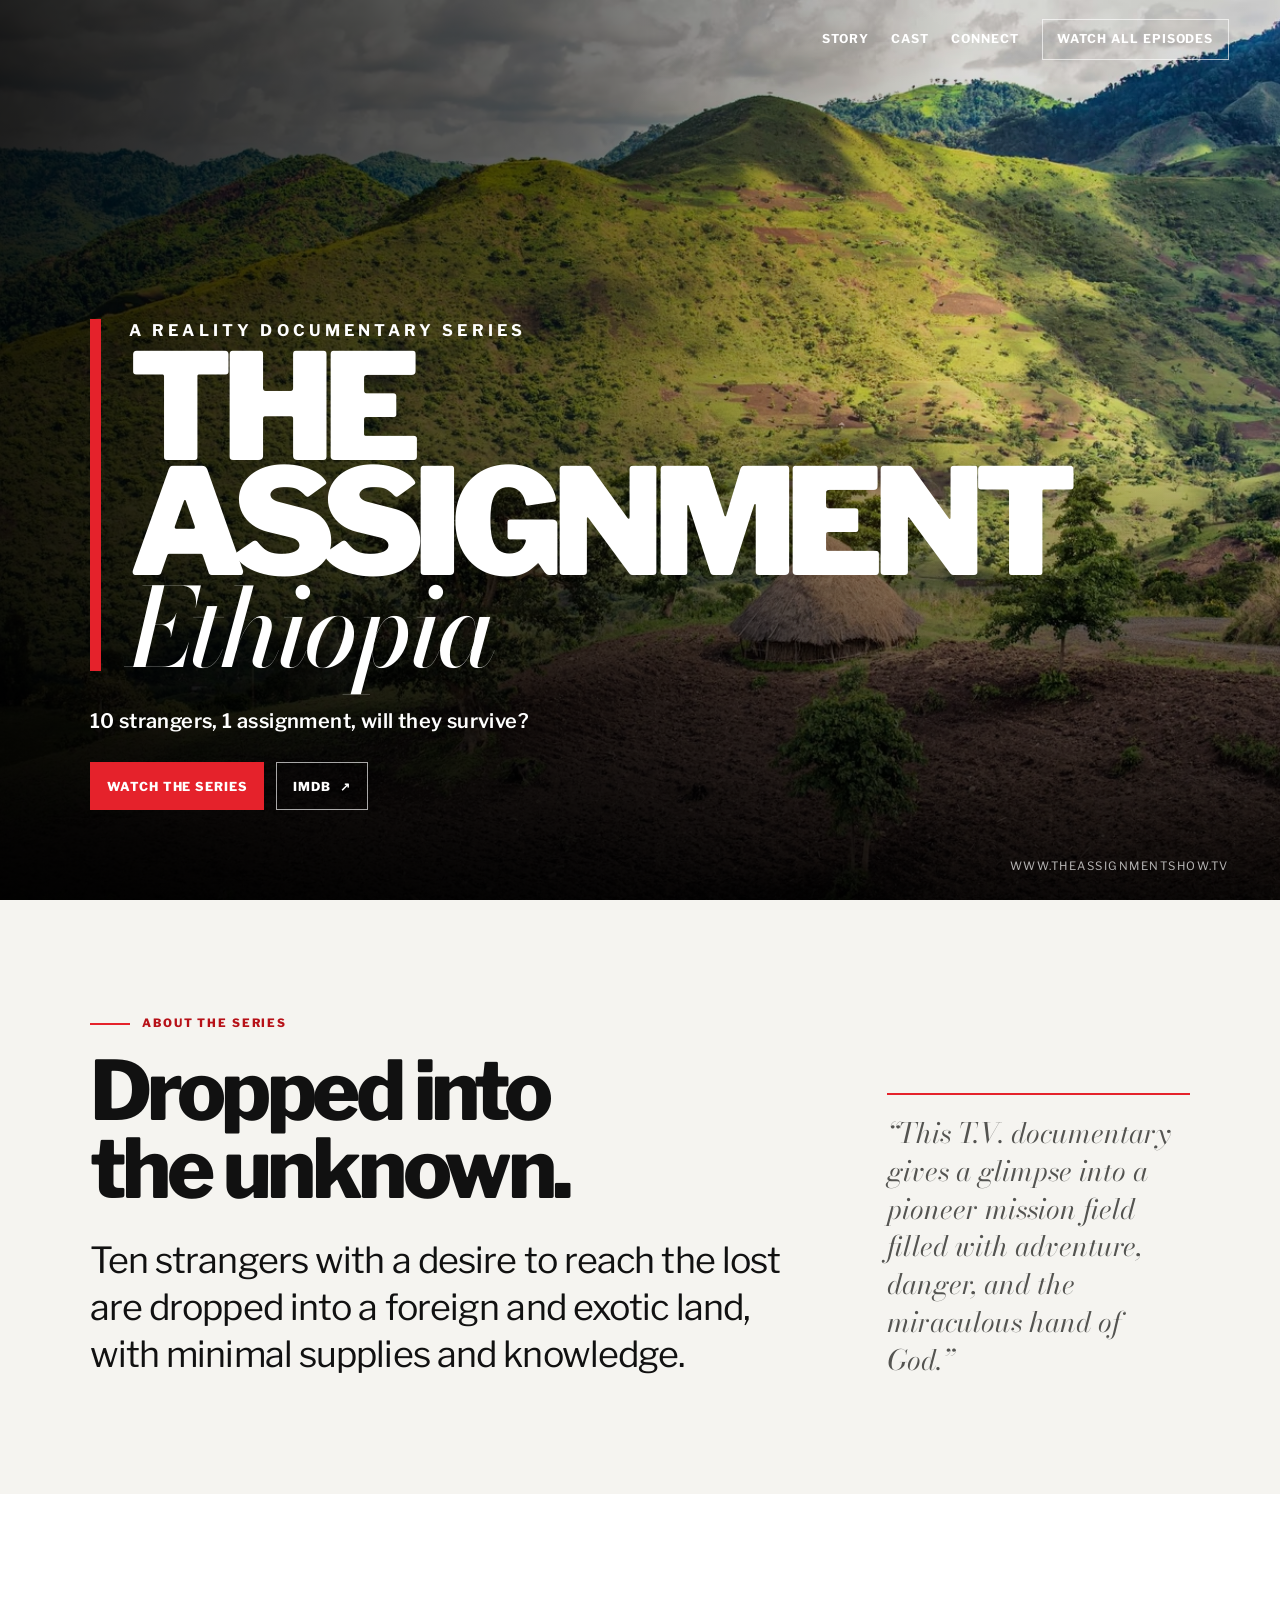
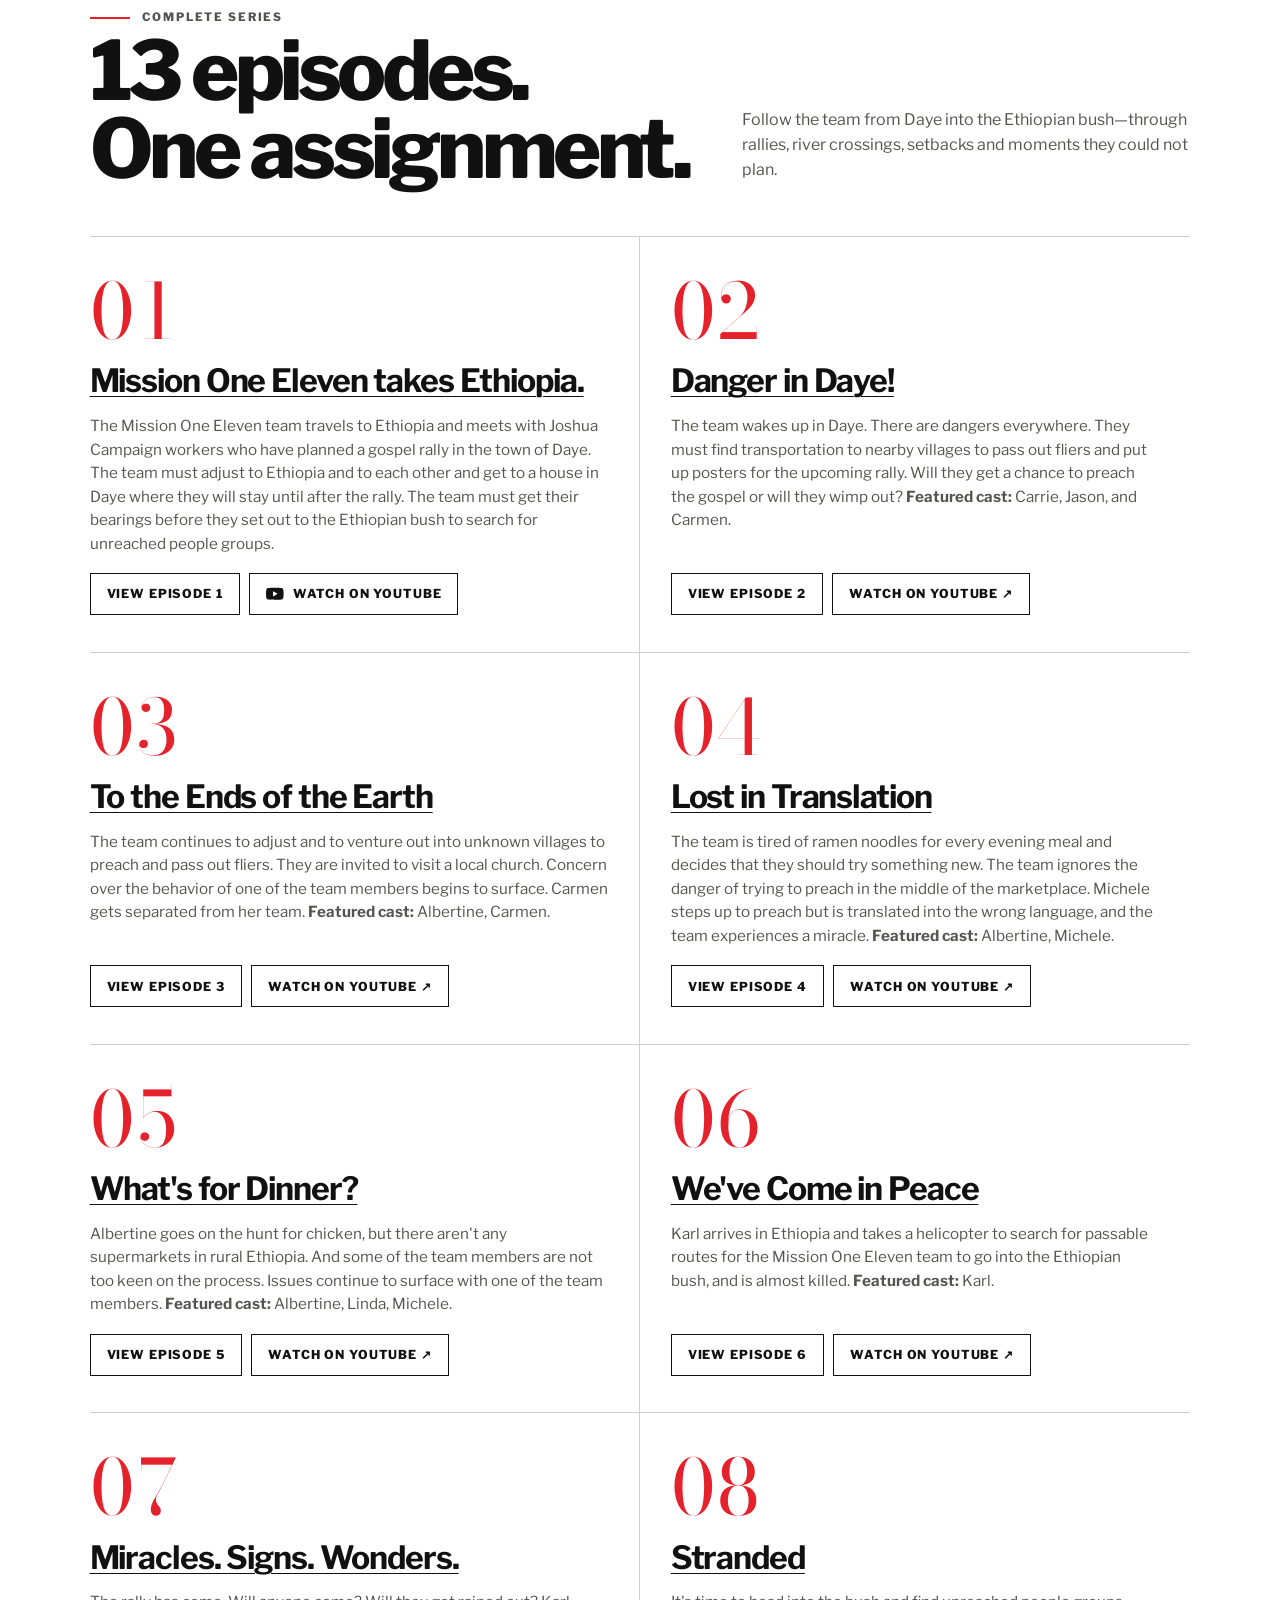
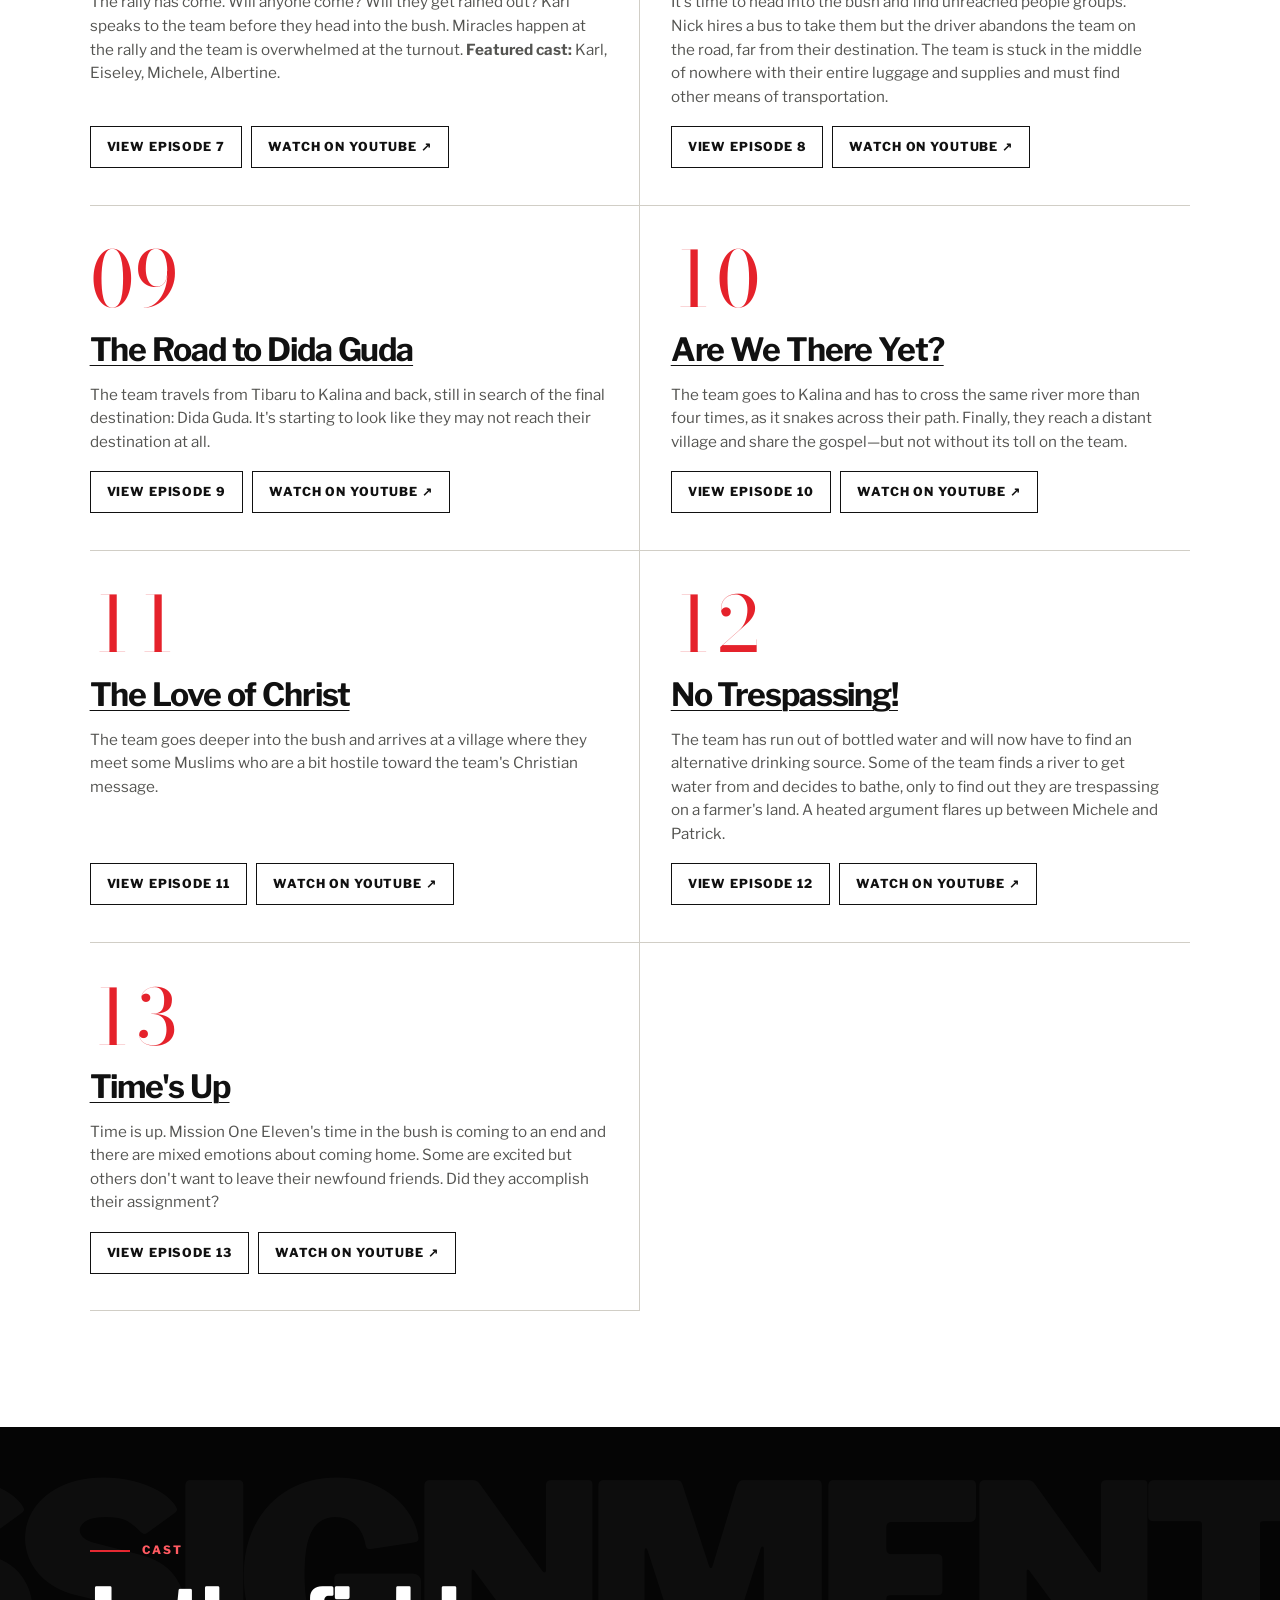
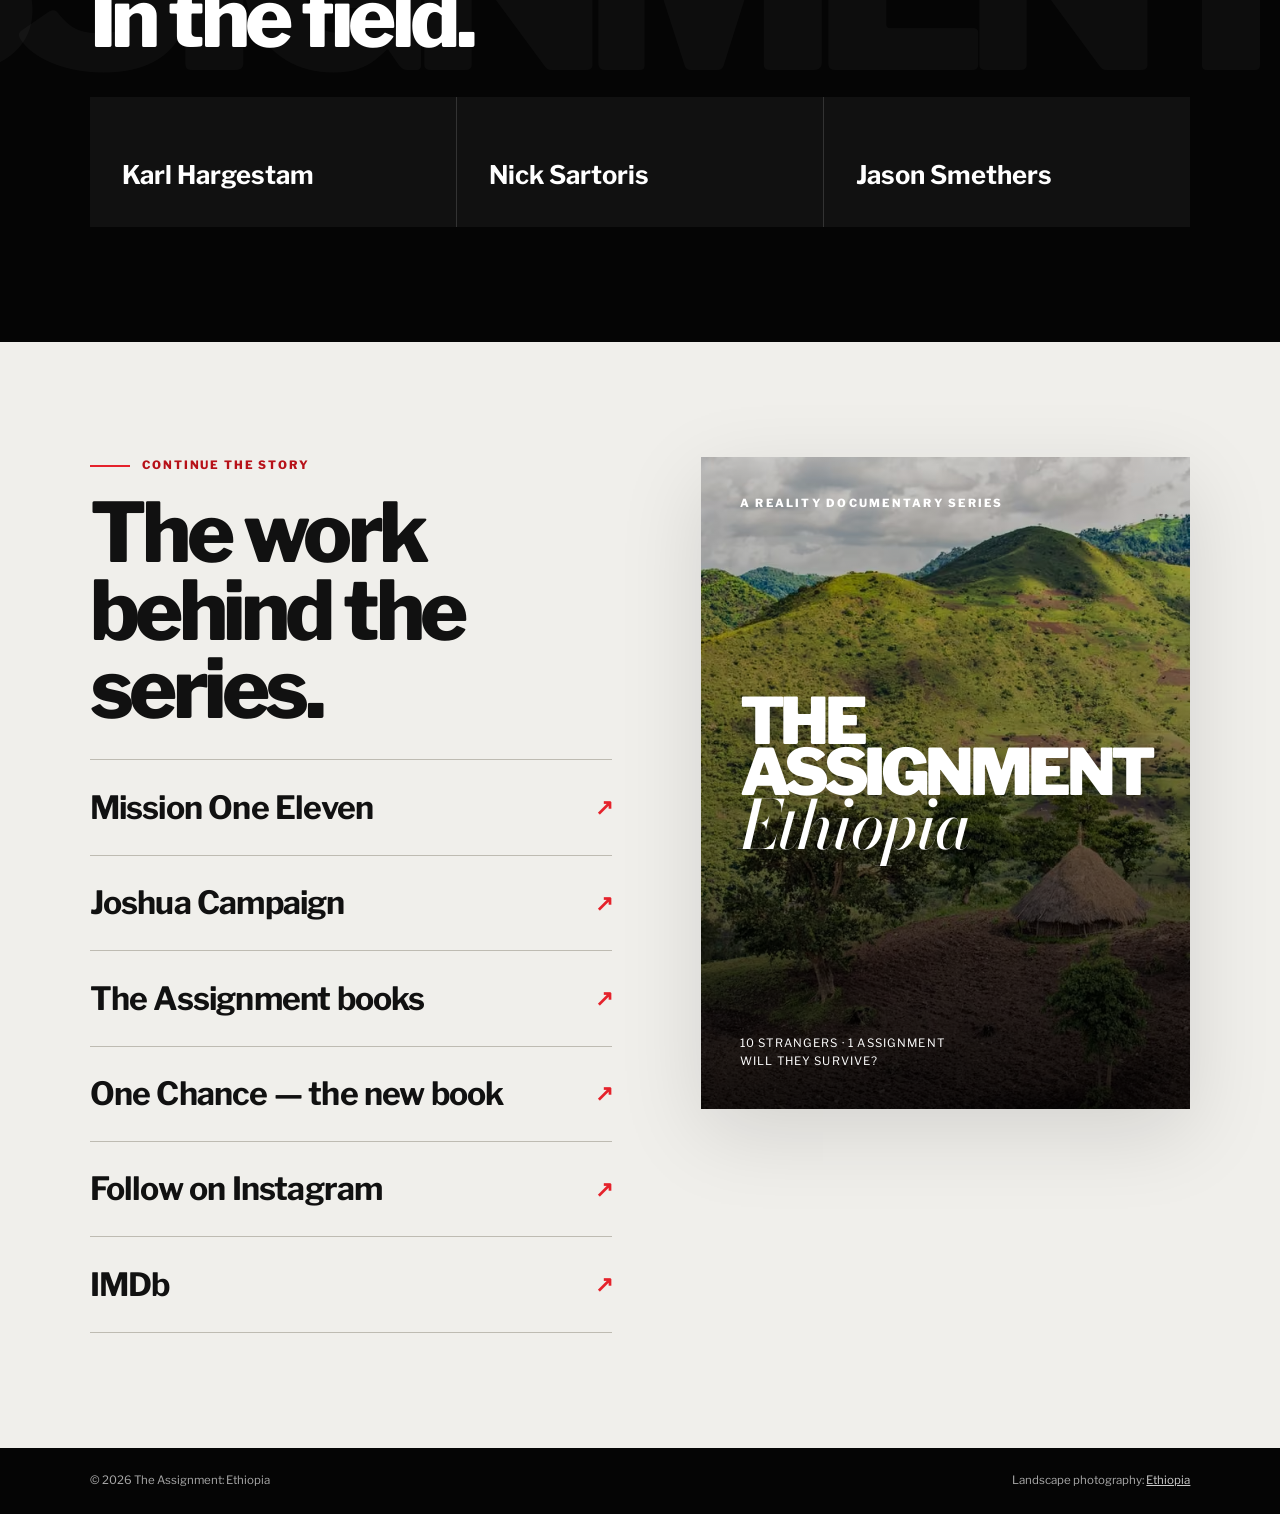
==== commit 8bc5a056: "Give each episode its own page, canonical URL, and schema. The homepage still lists all 13 episodes " ====
--- a/index.html
+++ b/index.html
@@ -109,7 +109,50 @@
       .hero-url{display:block;position:static;margin:1.3rem 0 0;font-size:.64rem}.about,.links-grid{grid-template-columns:1fr}.quote{margin-top:1rem}.episode-intro{display:block}.episode-intro p{margin-top:1rem}.episode-grid{grid-template-columns:1fr}.episode,.episode:nth-child(odd){padding:1.6rem 0 1.8rem;border-right:0;min-height:0}.episode .btn{margin-top:1.3rem}.cast-list{grid-template-columns:1fr}.cast-name{min-height:86px}.mini-poster{max-width:430px;width:100%;margin:1rem auto 0}
     }
     @media(prefers-reduced-motion:reduce){html{scroll-behavior:auto}}
-  </style>
+
+/* episode pages */
+.episode h3 a{color:inherit;text-decoration:underline;text-decoration-thickness:1px;text-underline-offset:.14em}
+.episode h3 a:hover,.episode h3 a:focus-visible{color:var(--red)}
+.episode-actions{display:flex;flex-wrap:wrap;gap:.6rem;align-items:center;margin-top:auto;padding-top:1.1rem}
+.episode .episode-actions .btn{margin-top:0}
+.skip{position:absolute;left:1rem;top:0;transform:translateY(-120%);background:#fff;color:#111;padding:.6rem 1rem;z-index:30;font-weight:800;text-decoration:none}
+.skip:focus{transform:none}
+.visually-hidden{position:absolute;width:1px;height:1px;padding:0;margin:-1px;overflow:hidden;clip:rect(0,0,0,0);white-space:nowrap;border:0}
+.subnav{display:flex;justify-content:space-between;align-items:center;gap:1rem;padding:.4rem clamp(1.15rem,7vw,7rem);background:#050505;color:#fff}
+.subnav a{color:#fff;text-decoration:none;font-size:.8125rem;font-weight:700;letter-spacing:.08em;text-transform:uppercase}
+.subnav a:hover,.subnav a:focus-visible{color:#ff5a61}
+.subnav nav{display:flex;gap:1.2rem;align-items:center}
+.subnav nav a{display:inline-flex;align-items:center;min-height:48px}
+.subnav .brand{font-size:1rem;font-weight:900;letter-spacing:-.04em;min-height:48px;display:inline-flex;align-items:center}
+.subnav .watch{border:1px solid rgba(255,255,255,.65);padding:.62rem .9rem}
+.episode-page h1{margin:0;max-width:22ch;font-size:clamp(2.4rem,6.2vw,4.6rem);line-height:1.02;letter-spacing:-.045em;font-weight:800;text-transform:none}
+.episode-page .section-inner{max-width:760px}
+.episode-page .section-label,.episode-page .pager-kicker{color:#ff5a61;font-size:.8125rem}
+.episode-page footer{font-size:.8125rem}
+.crumbs{margin:0 0 1.6rem}
+.crumbs ol{display:flex;flex-wrap:wrap;align-items:center;gap:.15rem 0;list-style:none;margin:0;padding:0;font-size:.875rem}
+.crumbs li{display:flex;align-items:center;min-height:48px}
+.crumbs li+li::before{content:"/";margin:0 .55rem;color:var(--muted)}
+.crumbs a{color:inherit;text-decoration:underline;text-underline-offset:.14em}
+.synopsis{font-size:1.125rem;line-height:1.6;max-width:62ch;margin:1.15rem 0 0}
+.watch-row{margin:1.6rem 0 0}
+.watch-row .btn{min-height:48px}
+.pager{display:flex;justify-content:space-between;gap:1rem;margin-top:2.4rem;border-top:1px solid var(--line);padding-top:.4rem}
+.pager a{display:flex;flex-direction:column;justify-content:center;gap:.2rem;min-height:48px;padding:.85rem 0;text-decoration:none;max-width:46%}
+.pager a[rel="next"]{margin-left:auto;text-align:right;align-items:flex-end}
+.pager a:hover .pager-title,.pager a:focus-visible .pager-title{text-decoration:underline;text-underline-offset:.12em}
+.pager-title{font-size:1.05rem;font-weight:700;letter-spacing:-.02em;line-height:1.25}
+@media (prefers-color-scheme: light){
+  .episode-page .section-label,.episode-page .pager-kicker{color:var(--red-dark)}
+}
+@media(max-width:760px){
+  .subnav{padding:.4rem 1.15rem}
+  .subnav nav a:not(.watch){display:none}
+  .episode .episode-actions{margin-top:1.3rem;padding-top:0}
+  .pager{flex-direction:column}
+  .pager a,.pager a[rel="next"]{max-width:none;margin-left:0;text-align:left;align-items:flex-start}
+}
+</style>
   <script type="application/ld+json">
   {
     "@context":"https://schema.org",
@@ -146,20 +189,20 @@
       {"@type":"Person","name":"Jason Smethers"}
     ],
     "episode":[
-      {"@type":"TVEpisode","episodeNumber":1,"name":"Mission One Eleven takes Ethiopia.","url":"https://youtu.be/Kv2HmDKY9Jk"},
-      {"@type":"TVEpisode","episodeNumber":2,"name":"Danger in Daye!","url":"https://youtu.be/MqkBidv5LRU"},
-      {"@type":"TVEpisode","episodeNumber":3,"name":"To the Ends of the Earth","url":"https://youtu.be/pM91XLRN2CY"},
-      {"@type":"TVEpisode","episodeNumber":4,"name":"Lost in Translation","url":"https://youtu.be/_curg73S194"},
-      {"@type":"TVEpisode","episodeNumber":5,"name":"What's for Dinner?","url":"https://youtu.be/VRdMOGj4HDI"},
-      {"@type":"TVEpisode","episodeNumber":6,"name":"We've Come in Peace","url":"https://youtu.be/5a5uiTjnZLA"},
-      {"@type":"TVEpisode","episodeNumber":7,"name":"Miracles. Signs. Wonders.","url":"https://youtu.be/2ZElpIsYFDE"},
-      {"@type":"TVEpisode","episodeNumber":8,"name":"Stranded","url":"https://youtu.be/P2lYvwMZeDM"},
-      {"@type":"TVEpisode","episodeNumber":9,"name":"The Road to Dida Guda","url":"https://youtu.be/kPEKNLH4UhU"},
-      {"@type":"TVEpisode","episodeNumber":10,"name":"Are We There Yet?","url":"https://youtu.be/0Ae8sbsl-ws"},
-      {"@type":"TVEpisode","episodeNumber":11,"name":"The Love of Christ","url":"https://youtu.be/Qqhjk7dfmLM"},
-      {"@type":"TVEpisode","episodeNumber":12,"name":"No Trespassing!","url":"https://youtu.be/zoDEP70enGM"},
-      {"@type":"TVEpisode","episodeNumber":13,"name":"Time's Up","url":"https://youtu.be/3Jg2wFGJ-y4"}
-        ]
+      {"@type": "TVEpisode", "@id": "https://www.theassignmentshow.tv/episode-1/#episode", "episodeNumber": 1, "name": "Mission One Eleven takes Ethiopia.", "description": "The Mission One Eleven team travels to Ethiopia and meets with Joshua Campaign workers who have planned a gospel rally in the town of Daye. The team must adjust to Ethiopia and to each other and get to a house in Daye where they will stay until after the rally. The team must get their bearings before they set out to the Ethiopian bush to search for unreached people groups.", "url": "https://www.theassignmentshow.tv/episode-1/"},
+      {"@type": "TVEpisode", "@id": "https://www.theassignmentshow.tv/episode-2/#episode", "episodeNumber": 2, "name": "Danger in Daye!", "description": "The team wakes up in Daye. There are dangers everywhere. They must find transportation to nearby villages to pass out fliers and put up posters for the upcoming rally. Will they get a chance to preach the gospel or will they wimp out? Featured cast: Carrie, Jason, and Carmen.", "url": "https://www.theassignmentshow.tv/episode-2/"},
+      {"@type": "TVEpisode", "@id": "https://www.theassignmentshow.tv/episode-3/#episode", "episodeNumber": 3, "name": "To the Ends of the Earth", "description": "The team continues to adjust and to venture out into unknown villages to preach and pass out fliers. They are invited to visit a local church. Concern over the behavior of one of the team members begins to surface. Carmen gets separated from her team. Featured cast: Albertine, Carmen.", "url": "https://www.theassignmentshow.tv/episode-3/"},
+      {"@type": "TVEpisode", "@id": "https://www.theassignmentshow.tv/episode-4/#episode", "episodeNumber": 4, "name": "Lost in Translation", "description": "The team is tired of ramen noodles for every evening meal and decides that they should try something new. The team ignores the danger of trying to preach in the middle of the marketplace. Michele steps up to preach but is translated into the wrong language, and the team experiences a miracle. Featured cast: Albertine, Michele.", "url": "https://www.theassignmentshow.tv/episode-4/"},
+      {"@type": "TVEpisode", "@id": "https://www.theassignmentshow.tv/episode-5/#episode", "episodeNumber": 5, "name": "What's for Dinner?", "description": "Albertine goes on the hunt for chicken, but there aren't any supermarkets in rural Ethiopia. And some of the team members are not too keen on the process. Issues continue to surface with one of the team members. Featured cast: Albertine, Linda, Michele.", "url": "https://www.theassignmentshow.tv/episode-5/"},
+      {"@type": "TVEpisode", "@id": "https://www.theassignmentshow.tv/episode-6/#episode", "episodeNumber": 6, "name": "We've Come in Peace", "description": "Karl arrives in Ethiopia and takes a helicopter to search for passable routes for the Mission One Eleven team to go into the Ethiopian bush, and is almost killed. Featured cast: Karl.", "url": "https://www.theassignmentshow.tv/episode-6/"},
+      {"@type": "TVEpisode", "@id": "https://www.theassignmentshow.tv/episode-7/#episode", "episodeNumber": 7, "name": "Miracles. Signs. Wonders.", "description": "The rally has come. Will anyone come? Will they get rained out? Karl speaks to the team before they head into the bush. Miracles happen at the rally and the team is overwhelmed at the turnout. Featured cast: Karl, Eiseley, Michele, Albertine.", "url": "https://www.theassignmentshow.tv/episode-7/"},
+      {"@type": "TVEpisode", "@id": "https://www.theassignmentshow.tv/episode-8/#episode", "episodeNumber": 8, "name": "Stranded", "description": "It's time to head into the bush and find unreached people groups. Nick hires a bus to take them but the driver abandons the team on the road, far from their destination. The team is stuck in the middle of nowhere with their entire luggage and supplies and must find other means of transportation.", "url": "https://www.theassignmentshow.tv/episode-8/"},
+      {"@type": "TVEpisode", "@id": "https://www.theassignmentshow.tv/episode-9/#episode", "episodeNumber": 9, "name": "The Road to Dida Guda", "description": "The team travels from Tibaru to Kalina and back, still in search of the final destination: Dida Guda. It's starting to look like they may not reach their destination at all.", "url": "https://www.theassignmentshow.tv/episode-9/"},
+      {"@type": "TVEpisode", "@id": "https://www.theassignmentshow.tv/episode-10/#episode", "episodeNumber": 10, "name": "Are We There Yet?", "description": "The team goes to Kalina and has to cross the same river more than four times, as it snakes across their path. Finally, they reach a distant village and share the gospel—but not without its toll on the team.", "url": "https://www.theassignmentshow.tv/episode-10/"},
+      {"@type": "TVEpisode", "@id": "https://www.theassignmentshow.tv/episode-11/#episode", "episodeNumber": 11, "name": "The Love of Christ", "description": "The team goes deeper into the bush and arrives at a village where they meet some Muslims who are a bit hostile toward the team's Christian message.", "url": "https://www.theassignmentshow.tv/episode-11/"},
+      {"@type": "TVEpisode", "@id": "https://www.theassignmentshow.tv/episode-12/#episode", "episodeNumber": 12, "name": "No Trespassing!", "description": "The team has run out of bottled water and will now have to find an alternative drinking source. Some of the team finds a river to get water from and decides to bathe, only to find out they are trespassing on a farmer's land. A heated argument flares up between Michele and Patrick.", "url": "https://www.theassignmentshow.tv/episode-12/"},
+      {"@type": "TVEpisode", "@id": "https://www.theassignmentshow.tv/episode-13/#episode", "episodeNumber": 13, "name": "Time's Up", "description": "Time is up. Mission One Eleven's time in the bush is coming to an end and there are mixed emotions about coming home. Some are excited but others don't want to leave their newfound friends. Did they accomplish their assignment?", "url": "https://www.theassignmentshow.tv/episode-13/"}
+    ]
       }
     ]
   }
@@ -172,12 +215,12 @@
 
   <main>
     <section class="hero" aria-labelledby="hero-title">
-      <picture class="hero-media" aria-hidden="true">
+      <picture class="hero-media">
         <source type="image/avif" media="(max-width: 760px) and (max-aspect-ratio: 3/4)" srcset="/ethiopia-highlands-hero-portrait-800.avif 800w, /ethiopia-highlands-hero-portrait-1102.avif 1102w" sizes="100vw">
         <source type="image/webp" media="(max-width: 760px) and (max-aspect-ratio: 3/4)" srcset="/ethiopia-highlands-hero-portrait-800.webp 800w, /ethiopia-highlands-hero-portrait-1102.webp 1102w" sizes="100vw">
         <source type="image/avif" srcset="/ethiopia-highlands-hero-1280.avif 1280w, /ethiopia-highlands-hero-1920.avif 1920w" sizes="100vw">
         <source type="image/webp" srcset="/ethiopia-highlands-hero-1280.webp 1280w, /ethiopia-highlands-hero-1920.webp 1920w" sizes="100vw">
-        <img src="/ethiopia-highlands-hero.jpg" alt="" width="2200" height="1469" fetchpriority="high" decoding="async">
+        <img src="/ethiopia-highlands-hero.jpg" alt="The Ethiopian highlands, setting of The Assignment: Ethiopia documentary series" width="2200" height="1469" fetchpriority="high" decoding="async">
       </picture>
       <div class="hero-content">
         <div class="poster-mark">
@@ -211,19 +254,19 @@
           <p>Follow the team from Daye into the Ethiopian bush—through rallies, river crossings, setbacks and moments they could not plan.</p>
         </div>
         <div class="episode-grid">
-          <article class="episode"><div class="episode-number">01</div><h3>Mission One Eleven takes Ethiopia.</h3><p>The Mission One Eleven team travels to Ethiopia and meets with Joshua Campaign workers who have planned a gospel rally in the town of Daye. The team must adjust to Ethiopia and to each other and get to a house in Daye where they will stay until after the rally. The team must get their bearings before they set out to the Ethiopian bush to search for unreached people groups.</p><a class="btn" href="https://youtu.be/Kv2HmDKY9Jk" target="_blank" rel="noopener"><svg viewBox="0 0 24 24" aria-hidden="true"><path d="M23.5 6.2a3 3 0 0 0-2.1-2.1C19.5 3.6 12 3.6 12 3.6s-7.5 0-9.4.5A3 3 0 0 0 .5 6.2 31 31 0 0 0 0 12a31 31 0 0 0 .5 5.8 3 3 0 0 0 2.1 2.1c1.9.5 9.4.5 9.4.5s7.5 0 9.4-.5a3 3 0 0 0 2.1-2.1A31 31 0 0 0 24 12a31 31 0 0 0-.5-5.8zM9.6 15.6V8.4l6.3 3.6-6.3 3.6z"/></svg>Watch on YouTube</a></article>
-          <article class="episode"><div class="episode-number">02</div><h3>Danger in Daye!</h3><p>The team wakes up in Daye. There are dangers everywhere. They must find transportation to nearby villages to pass out fliers and put up posters for the upcoming rally. Will they get a chance to preach the gospel or will they wimp out? <strong>Featured cast:</strong> Carrie, Jason, and Carmen.</p><a class="btn" href="https://youtu.be/MqkBidv5LRU" target="_blank" rel="noopener">Watch on YouTube ↗</a></article>
-          <article class="episode"><div class="episode-number">03</div><h3>To the Ends of the Earth</h3><p>The team continues to adjust and to venture out into unknown villages to preach and pass out fliers. They are invited to visit a local church. Concern over the behavior of one of the team members begins to surface. Carmen gets separated from her team. <strong>Featured cast:</strong> Albertine, Carmen.</p><a class="btn" href="https://youtu.be/pM91XLRN2CY" target="_blank" rel="noopener">Watch on YouTube ↗</a></article>
-          <article class="episode"><div class="episode-number">04</div><h3>Lost in Translation</h3><p>The team is tired of ramen noodles for every evening meal and decides that they should try something new. The team ignores the danger of trying to preach in the middle of the marketplace. Michele steps up to preach but is translated into the wrong language, and the team experiences a miracle. <strong>Featured cast:</strong> Albertine, Michele.</p><a class="btn" href="https://youtu.be/_curg73S194" target="_blank" rel="noopener">Watch on YouTube ↗</a></article>
-          <article class="episode"><div class="episode-number">05</div><h3>What's for Dinner?</h3><p>Albertine goes on the hunt for chicken, but there aren't any supermarkets in rural Ethiopia. And some of the team members are not too keen on the process. Issues continue to surface with one of the team members. <strong>Featured cast:</strong> Albertine, Linda, Michele.</p><a class="btn" href="https://youtu.be/VRdMOGj4HDI" target="_blank" rel="noopener">Watch on YouTube ↗</a></article>
-          <article class="episode"><div class="episode-number">06</div><h3>We've Come in Peace</h3><p>Karl arrives in Ethiopia and takes a helicopter to search for passable routes for the Mission One Eleven team to go into the Ethiopian bush, and is almost killed. <strong>Featured cast:</strong> Karl.</p><a class="btn" href="https://youtu.be/5a5uiTjnZLA" target="_blank" rel="noopener">Watch on YouTube ↗</a></article>
-          <article class="episode"><div class="episode-number">07</div><h3>Miracles. Signs. Wonders.</h3><p>The rally has come. Will anyone come? Will they get rained out? Karl speaks to the team before they head into the bush. Miracles happen at the rally and the team is overwhelmed at the turnout. <strong>Featured cast:</strong> Karl, Eiseley, Michele, Albertine.</p><a class="btn" href="https://youtu.be/2ZElpIsYFDE" target="_blank" rel="noopener">Watch on YouTube ↗</a></article>
-          <article class="episode"><div class="episode-number">08</div><h3>Stranded</h3><p>It's time to head into the bush and find unreached people groups. Nick hires a bus to take them but the driver abandons the team on the road, far from their destination. The team is stuck in the middle of nowhere with their entire luggage and supplies and must find other means of transportation.</p><a class="btn" href="https://youtu.be/P2lYvwMZeDM" target="_blank" rel="noopener">Watch on YouTube ↗</a></article>
-          <article class="episode"><div class="episode-number">09</div><h3>The Road to Dida Guda</h3><p>The team travels from Tibaru to Kalina and back, still in search of the final destination: Dida Guda. It's starting to look like they may not reach their destination at all.</p><a class="btn" href="https://youtu.be/kPEKNLH4UhU" target="_blank" rel="noopener">Watch on YouTube ↗</a></article>
-          <article class="episode"><div class="episode-number">10</div><h3>Are We There Yet?</h3><p>The team goes to Kalina and has to cross the same river more than four times, as it snakes across their path. Finally, they reach a distant village and share the gospel—but not without its toll on the team.</p><a class="btn" href="https://youtu.be/0Ae8sbsl-ws" target="_blank" rel="noopener">Watch on YouTube ↗</a></article>
-          <article class="episode"><div class="episode-number">11</div><h3>The Love of Christ</h3><p>The team goes deeper into the bush and arrives at a village where they meet some Muslims who are a bit hostile toward the team's Christian message.</p><a class="btn" href="https://youtu.be/Qqhjk7dfmLM" target="_blank" rel="noopener">Watch on YouTube ↗</a></article>
-          <article class="episode"><div class="episode-number">12</div><h3>No Trespassing!</h3><p>The team has run out of bottled water and will now have to find an alternative drinking source. Some of the team finds a river to get water from and decides to bathe, only to find out they are trespassing on a farmer's land. A heated argument flares up between Michele and Patrick.</p><a class="btn" href="https://youtu.be/zoDEP70enGM" target="_blank" rel="noopener">Watch on YouTube ↗</a></article>
-          <article class="episode"><div class="episode-number">13</div><h3>Time's Up</h3><p>Time is up. Mission One Eleven's time in the bush is coming to an end and there are mixed emotions about coming home. Some are excited but others don't want to leave their newfound friends. Did they accomplish their assignment?</p><a class="btn" href="https://youtu.be/3Jg2wFGJ-y4" target="_blank" rel="noopener">Watch on YouTube ↗</a></article>
+          <article class="episode"><div class="episode-number">01</div><h3><a href="/episode-1/">Mission One Eleven takes Ethiopia.</a></h3><p>The Mission One Eleven team travels to Ethiopia and meets with Joshua Campaign workers who have planned a gospel rally in the town of Daye. The team must adjust to Ethiopia and to each other and get to a house in Daye where they will stay until after the rally. The team must get their bearings before they set out to the Ethiopian bush to search for unreached people groups.</p><div class="episode-actions"><a class="btn" href="/episode-1/">View episode 1</a><a class="btn" href="https://youtu.be/Kv2HmDKY9Jk" target="_blank" rel="noopener"><svg viewBox="0 0 24 24" aria-hidden="true"><path d="M23.5 6.2a3 3 0 0 0-2.1-2.1C19.5 3.6 12 3.6 12 3.6s-7.5 0-9.4.5A3 3 0 0 0 .5 6.2 31 31 0 0 0 0 12a31 31 0 0 0 .5 5.8 3 3 0 0 0 2.1 2.1c1.9.5 9.4.5 9.4.5s7.5 0 9.4-.5a3 3 0 0 0 2.1-2.1A31 31 0 0 0 24 12a31 31 0 0 0-.5-5.8zM9.6 15.6V8.4l6.3 3.6-6.3 3.6z"/></svg>Watch on YouTube</a></div></article>
+          <article class="episode"><div class="episode-number">02</div><h3><a href="/episode-2/">Danger in Daye!</a></h3><p>The team wakes up in Daye. There are dangers everywhere. They must find transportation to nearby villages to pass out fliers and put up posters for the upcoming rally. Will they get a chance to preach the gospel or will they wimp out? <strong>Featured cast:</strong> Carrie, Jason, and Carmen.</p><div class="episode-actions"><a class="btn" href="/episode-2/">View episode 2</a><a class="btn" href="https://youtu.be/MqkBidv5LRU" target="_blank" rel="noopener">Watch on YouTube ↗</a></div></article>
+          <article class="episode"><div class="episode-number">03</div><h3><a href="/episode-3/">To the Ends of the Earth</a></h3><p>The team continues to adjust and to venture out into unknown villages to preach and pass out fliers. They are invited to visit a local church. Concern over the behavior of one of the team members begins to surface. Carmen gets separated from her team. <strong>Featured cast:</strong> Albertine, Carmen.</p><div class="episode-actions"><a class="btn" href="/episode-3/">View episode 3</a><a class="btn" href="https://youtu.be/pM91XLRN2CY" target="_blank" rel="noopener">Watch on YouTube ↗</a></div></article>
+          <article class="episode"><div class="episode-number">04</div><h3><a href="/episode-4/">Lost in Translation</a></h3><p>The team is tired of ramen noodles for every evening meal and decides that they should try something new. The team ignores the danger of trying to preach in the middle of the marketplace. Michele steps up to preach but is translated into the wrong language, and the team experiences a miracle. <strong>Featured cast:</strong> Albertine, Michele.</p><div class="episode-actions"><a class="btn" href="/episode-4/">View episode 4</a><a class="btn" href="https://youtu.be/_curg73S194" target="_blank" rel="noopener">Watch on YouTube ↗</a></div></article>
+          <article class="episode"><div class="episode-number">05</div><h3><a href="/episode-5/">What's for Dinner?</a></h3><p>Albertine goes on the hunt for chicken, but there aren't any supermarkets in rural Ethiopia. And some of the team members are not too keen on the process. Issues continue to surface with one of the team members. <strong>Featured cast:</strong> Albertine, Linda, Michele.</p><div class="episode-actions"><a class="btn" href="/episode-5/">View episode 5</a><a class="btn" href="https://youtu.be/VRdMOGj4HDI" target="_blank" rel="noopener">Watch on YouTube ↗</a></div></article>
+          <article class="episode"><div class="episode-number">06</div><h3><a href="/episode-6/">We've Come in Peace</a></h3><p>Karl arrives in Ethiopia and takes a helicopter to search for passable routes for the Mission One Eleven team to go into the Ethiopian bush, and is almost killed. <strong>Featured cast:</strong> Karl.</p><div class="episode-actions"><a class="btn" href="/episode-6/">View episode 6</a><a class="btn" href="https://youtu.be/5a5uiTjnZLA" target="_blank" rel="noopener">Watch on YouTube ↗</a></div></article>
+          <article class="episode"><div class="episode-number">07</div><h3><a href="/episode-7/">Miracles. Signs. Wonders.</a></h3><p>The rally has come. Will anyone come? Will they get rained out? Karl speaks to the team before they head into the bush. Miracles happen at the rally and the team is overwhelmed at the turnout. <strong>Featured cast:</strong> Karl, Eiseley, Michele, Albertine.</p><div class="episode-actions"><a class="btn" href="/episode-7/">View episode 7</a><a class="btn" href="https://youtu.be/2ZElpIsYFDE" target="_blank" rel="noopener">Watch on YouTube ↗</a></div></article>
+          <article class="episode"><div class="episode-number">08</div><h3><a href="/episode-8/">Stranded</a></h3><p>It's time to head into the bush and find unreached people groups. Nick hires a bus to take them but the driver abandons the team on the road, far from their destination. The team is stuck in the middle of nowhere with their entire luggage and supplies and must find other means of transportation.</p><div class="episode-actions"><a class="btn" href="/episode-8/">View episode 8</a><a class="btn" href="https://youtu.be/P2lYvwMZeDM" target="_blank" rel="noopener">Watch on YouTube ↗</a></div></article>
+          <article class="episode"><div class="episode-number">09</div><h3><a href="/episode-9/">The Road to Dida Guda</a></h3><p>The team travels from Tibaru to Kalina and back, still in search of the final destination: Dida Guda. It's starting to look like they may not reach their destination at all.</p><div class="episode-actions"><a class="btn" href="/episode-9/">View episode 9</a><a class="btn" href="https://youtu.be/kPEKNLH4UhU" target="_blank" rel="noopener">Watch on YouTube ↗</a></div></article>
+          <article class="episode"><div class="episode-number">10</div><h3><a href="/episode-10/">Are We There Yet?</a></h3><p>The team goes to Kalina and has to cross the same river more than four times, as it snakes across their path. Finally, they reach a distant village and share the gospel—but not without its toll on the team.</p><div class="episode-actions"><a class="btn" href="/episode-10/">View episode 10</a><a class="btn" href="https://youtu.be/0Ae8sbsl-ws" target="_blank" rel="noopener">Watch on YouTube ↗</a></div></article>
+          <article class="episode"><div class="episode-number">11</div><h3><a href="/episode-11/">The Love of Christ</a></h3><p>The team goes deeper into the bush and arrives at a village where they meet some Muslims who are a bit hostile toward the team's Christian message.</p><div class="episode-actions"><a class="btn" href="/episode-11/">View episode 11</a><a class="btn" href="https://youtu.be/Qqhjk7dfmLM" target="_blank" rel="noopener">Watch on YouTube ↗</a></div></article>
+          <article class="episode"><div class="episode-number">12</div><h3><a href="/episode-12/">No Trespassing!</a></h3><p>The team has run out of bottled water and will now have to find an alternative drinking source. Some of the team finds a river to get water from and decides to bathe, only to find out they are trespassing on a farmer's land. A heated argument flares up between Michele and Patrick.</p><div class="episode-actions"><a class="btn" href="/episode-12/">View episode 12</a><a class="btn" href="https://youtu.be/zoDEP70enGM" target="_blank" rel="noopener">Watch on YouTube ↗</a></div></article>
+          <article class="episode"><div class="episode-number">13</div><h3><a href="/episode-13/">Time's Up</a></h3><p>Time is up. Mission One Eleven's time in the bush is coming to an end and there are mixed emotions about coming home. Some are excited but others don't want to leave their newfound friends. Did they accomplish their assignment?</p><div class="episode-actions"><a class="btn" href="/episode-13/">View episode 13</a><a class="btn" href="https://youtu.be/3Jg2wFGJ-y4" target="_blank" rel="noopener">Watch on YouTube ↗</a></div></article>
         </div>
       </div>
     </section>
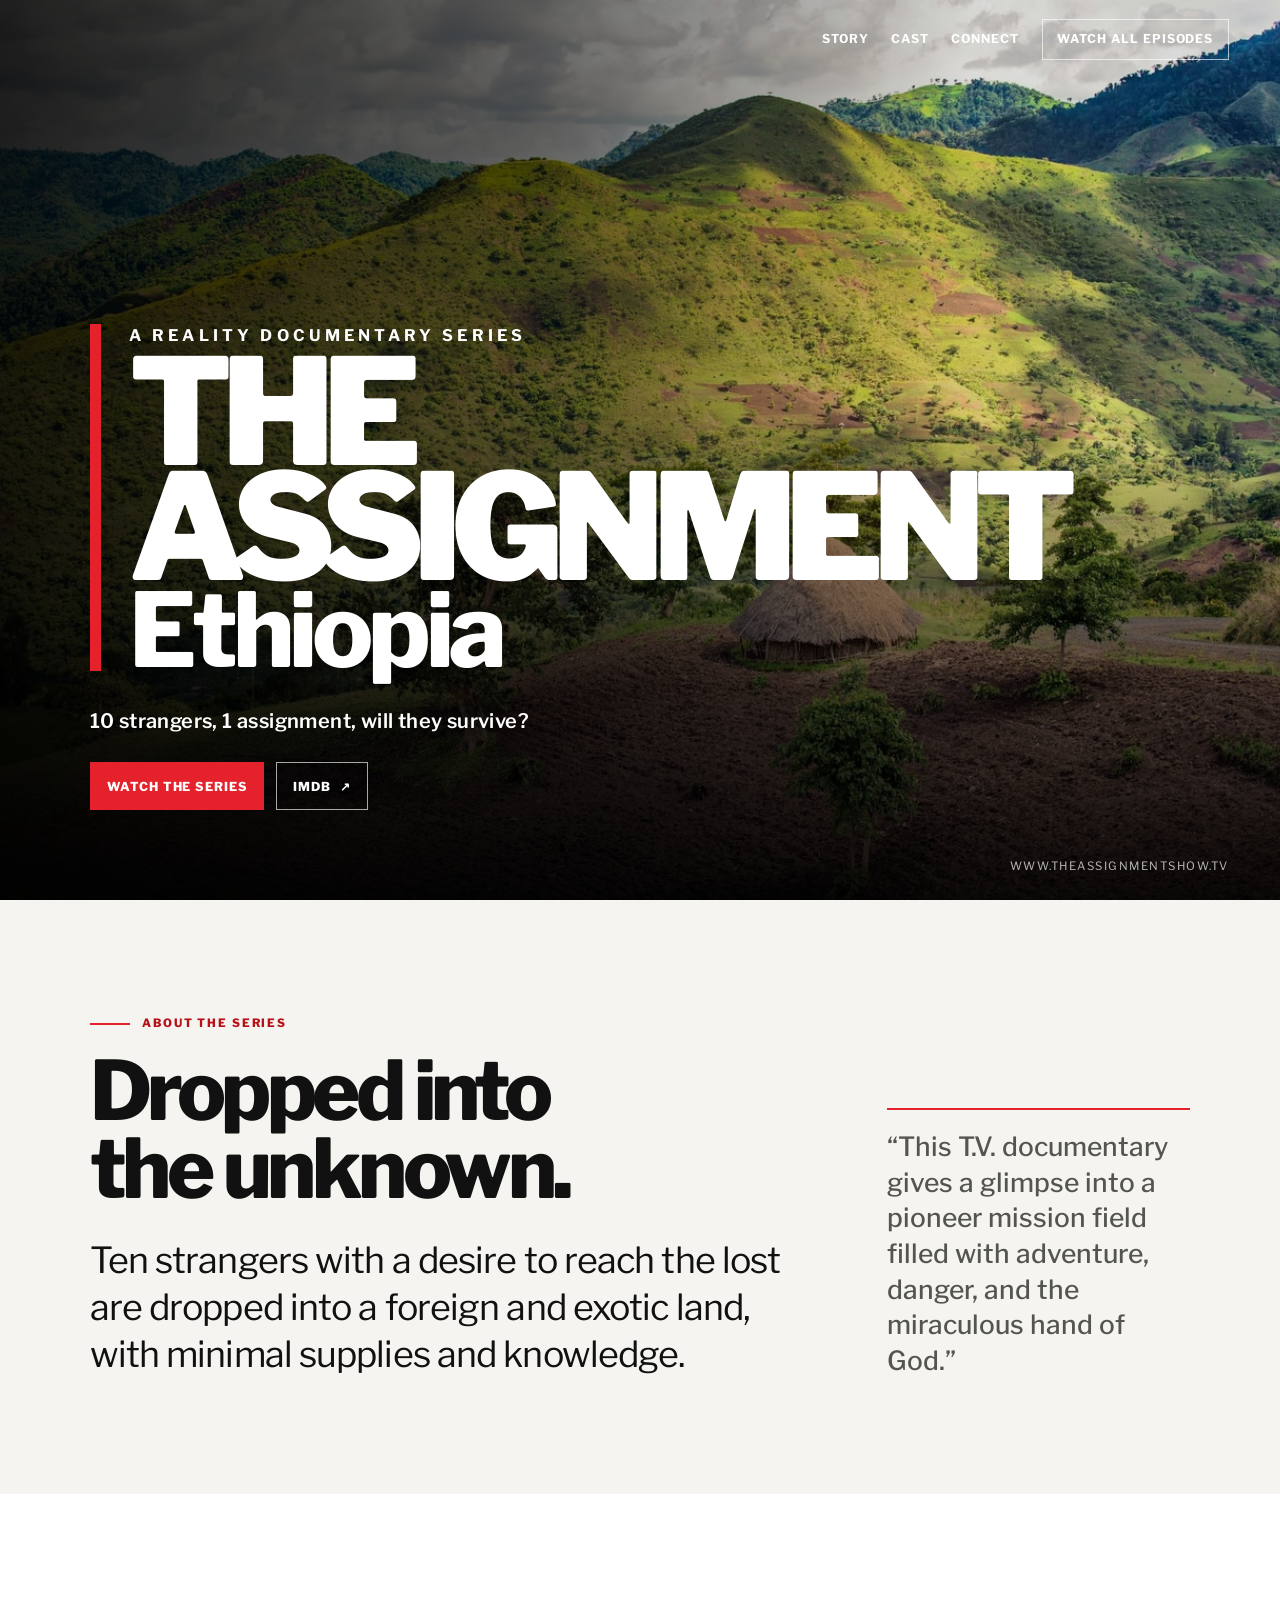
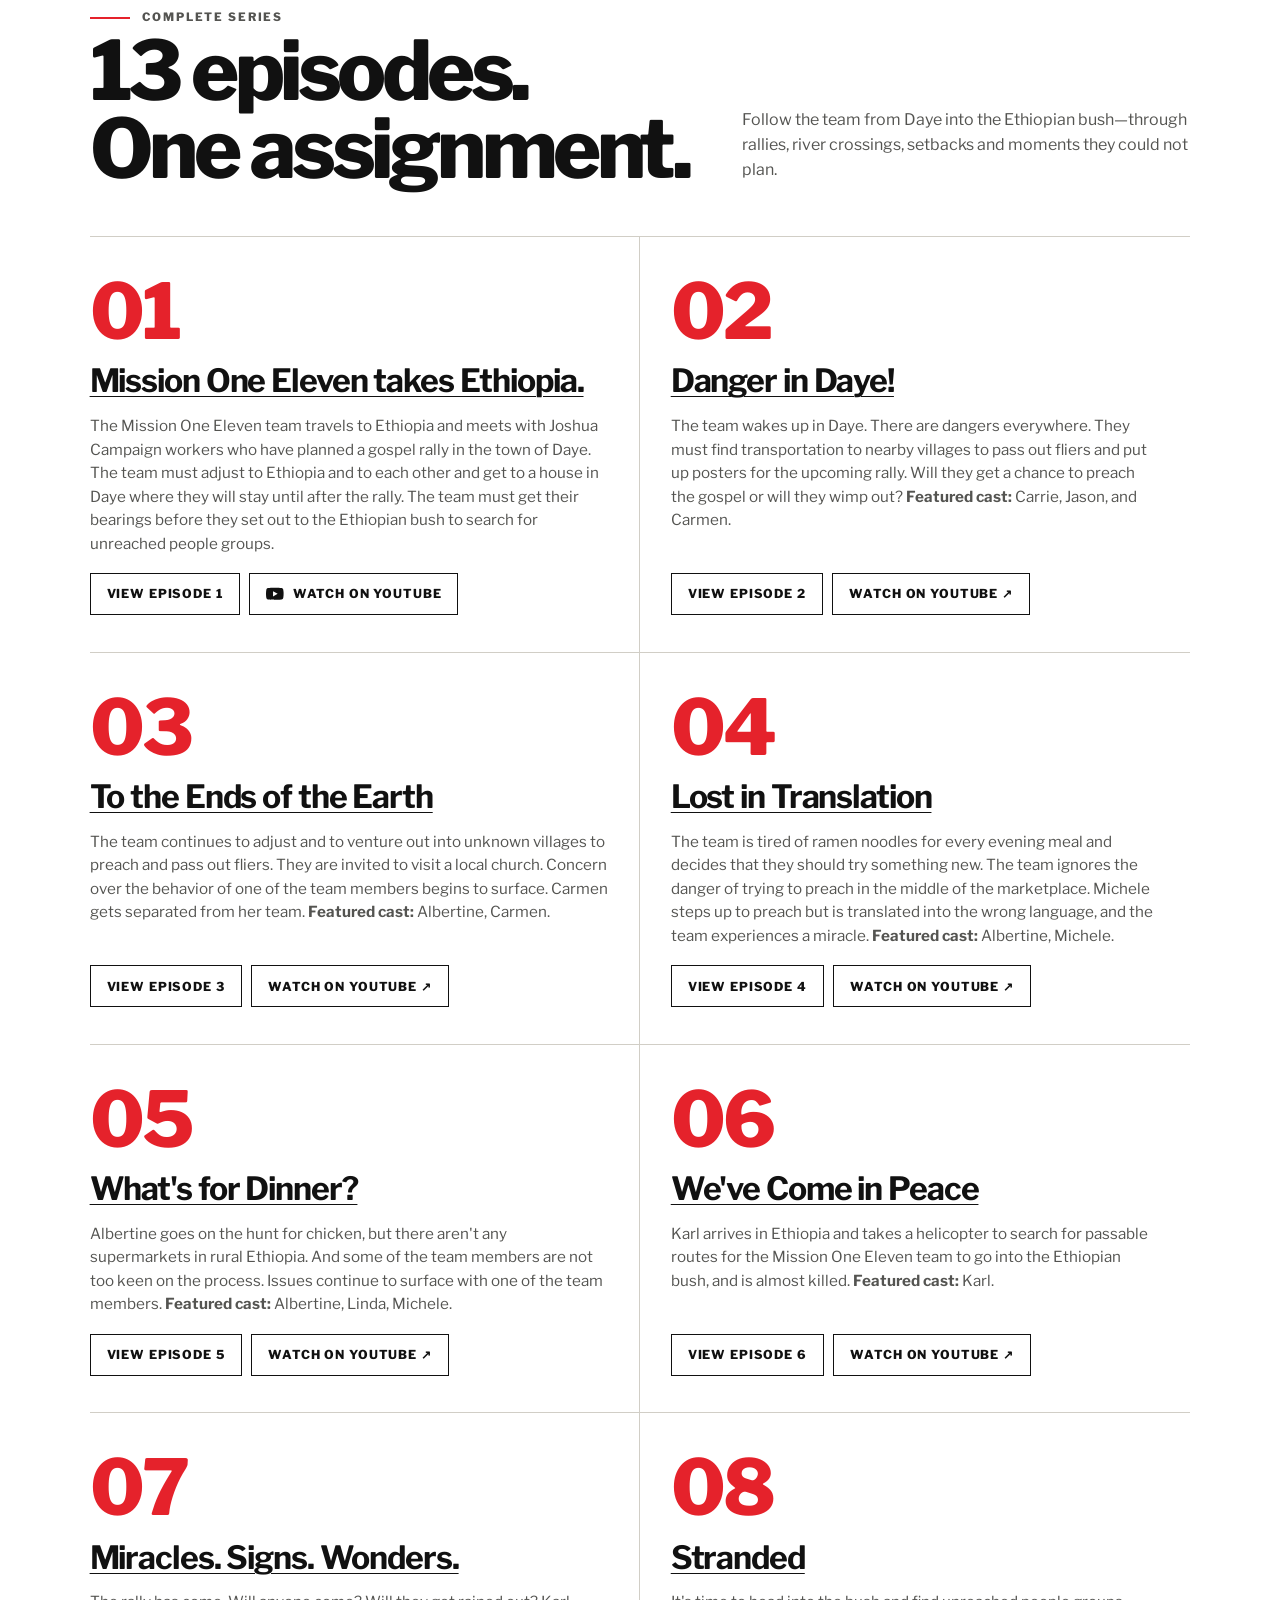
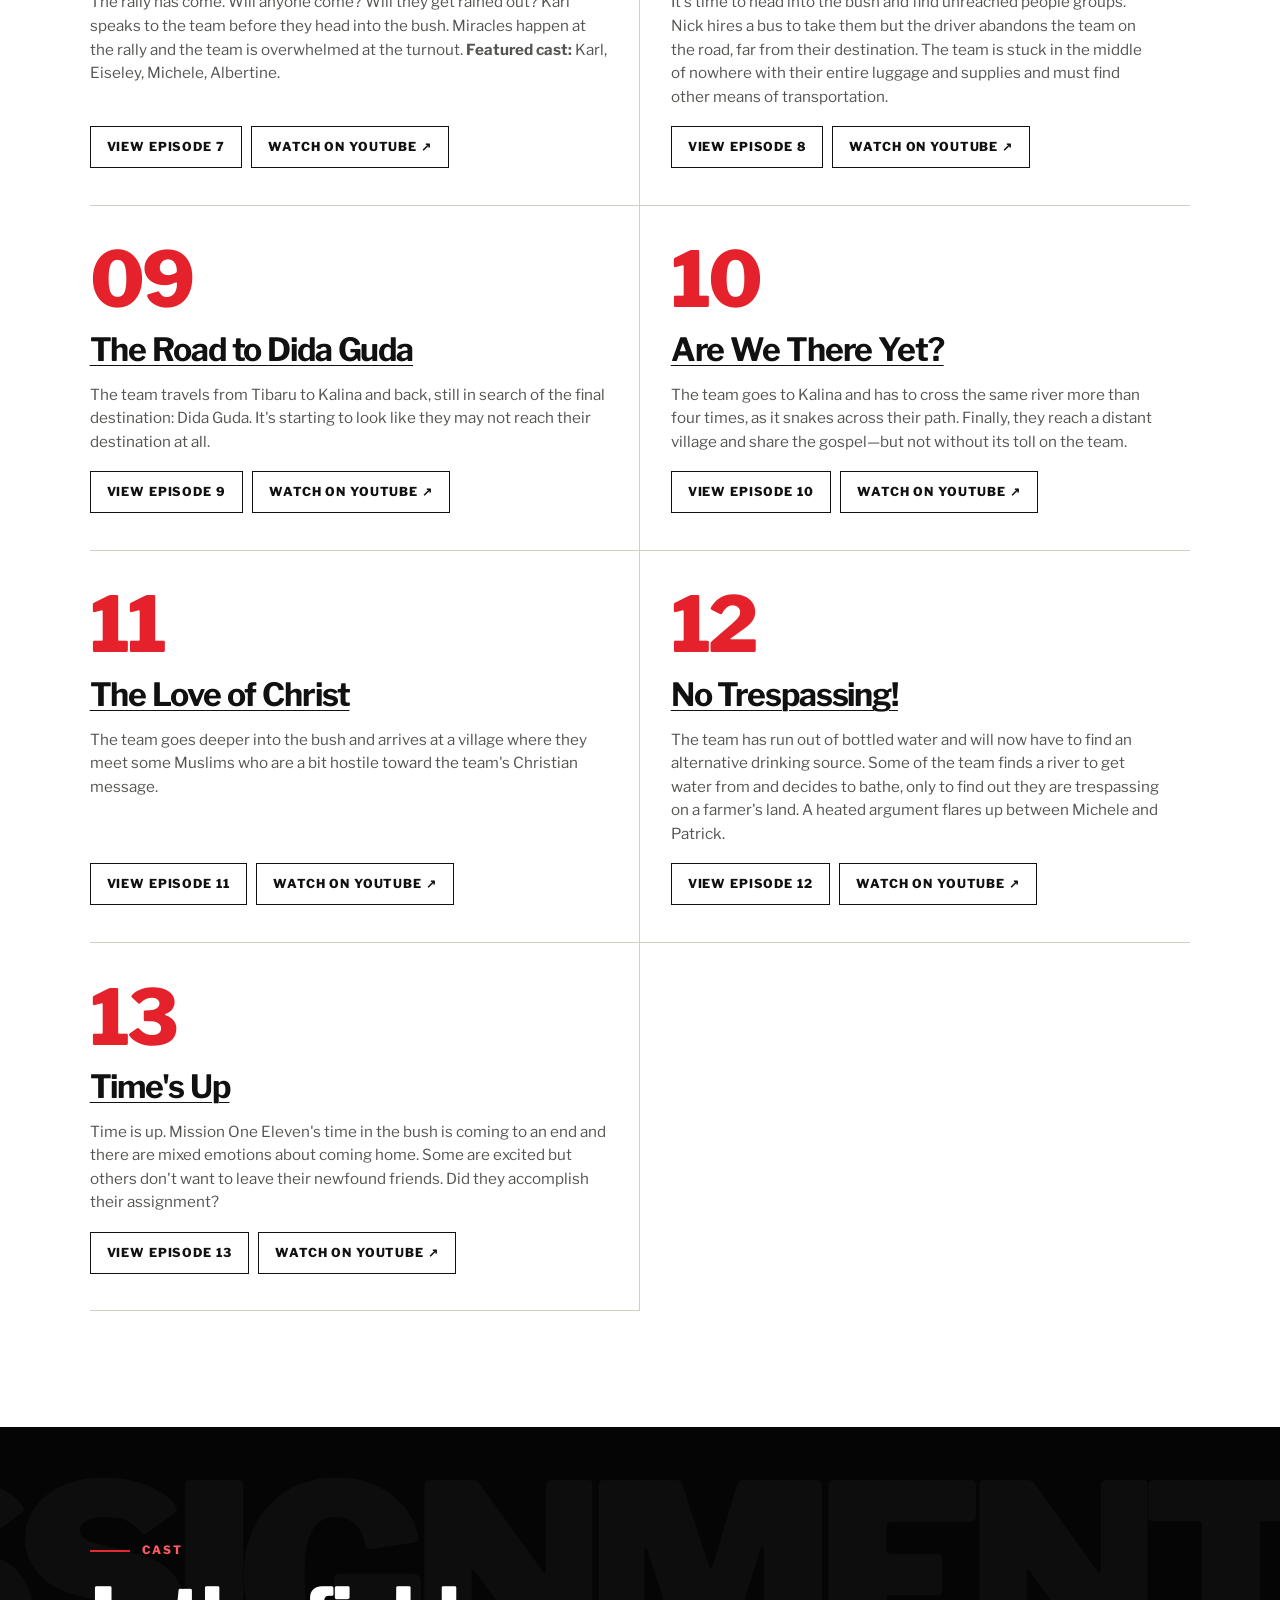
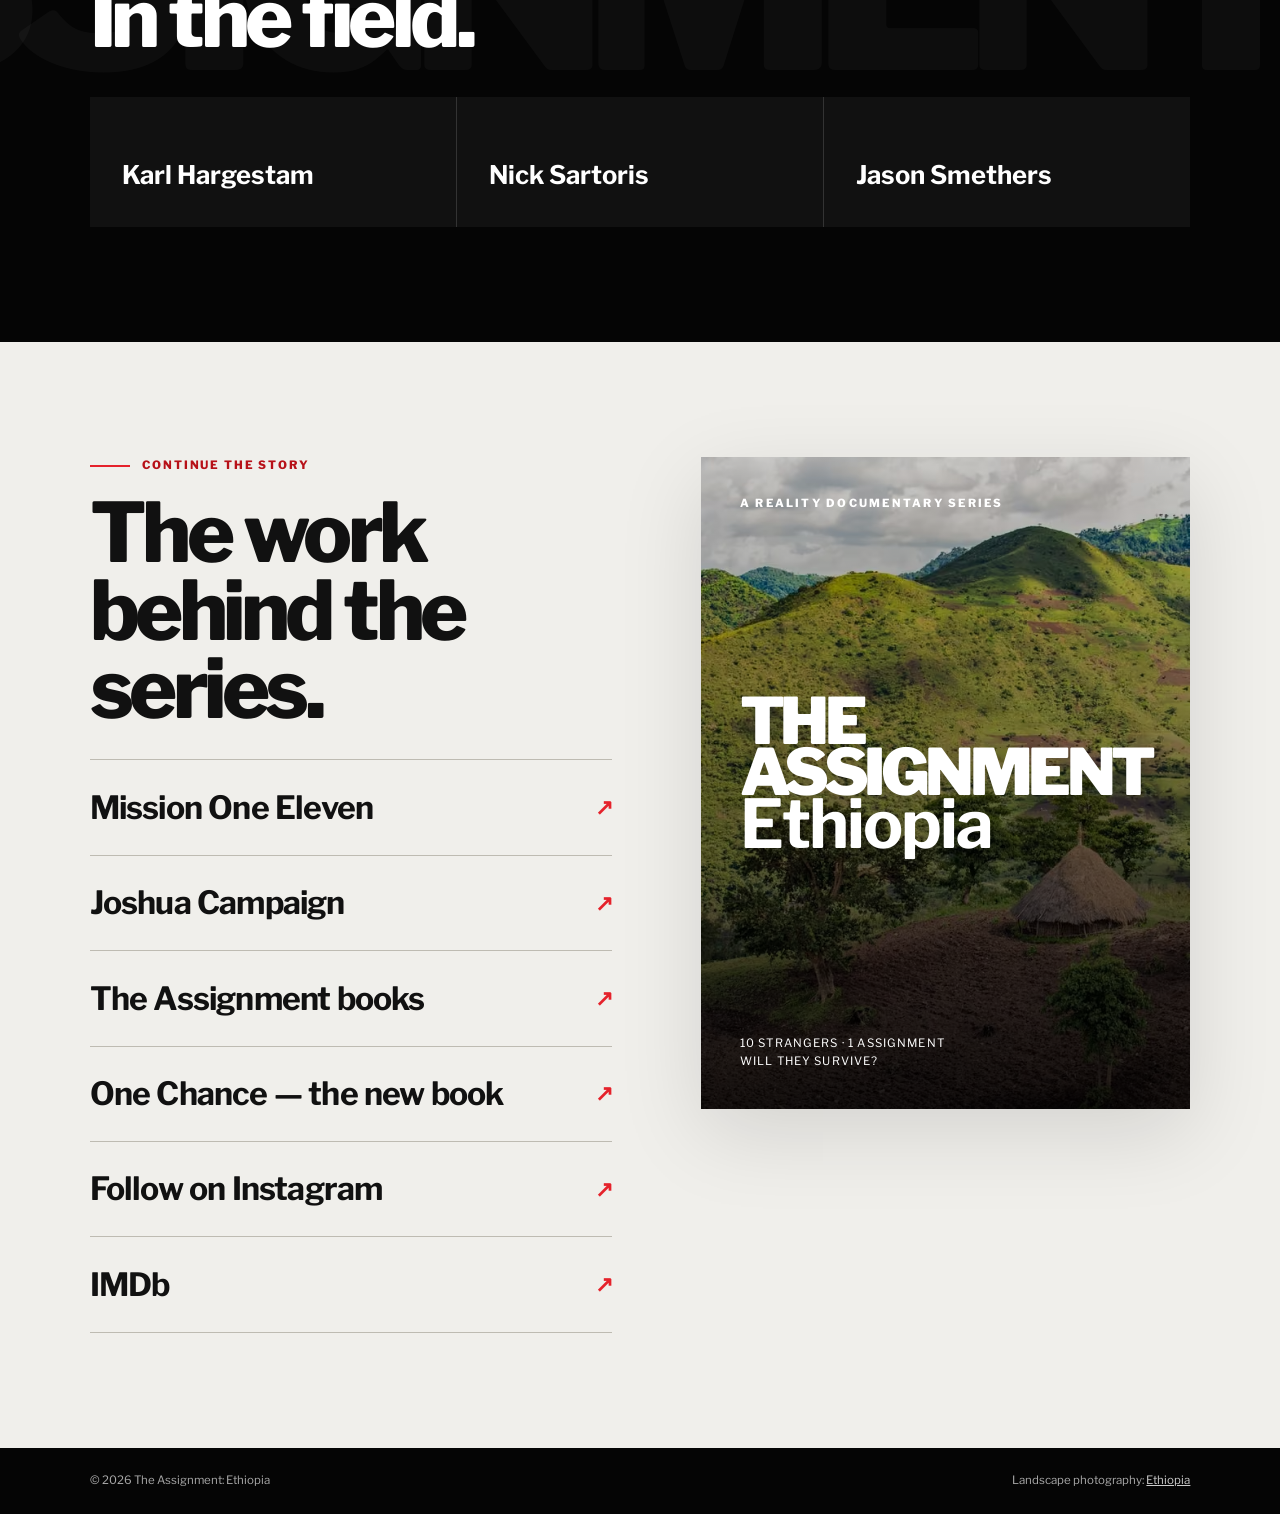
==== commit e80c4f6e: "Replace Bodoni Moda serif accents with Libre Franklin sans" ====
--- a/index.html
+++ b/index.html
@@ -6,7 +6,8 @@
   <meta name="color-scheme" content="light dark" />
   <meta name="theme-color" content="#0b0b0b" media="(prefers-color-scheme: dark)" />
   <meta name="theme-color" content="#f5f4f0" media="(prefers-color-scheme: light)" />
-  <link rel="icon" href="data:," />
+  <link rel="icon" href="/favicon.ico" sizes="any" />
+  <link rel="apple-touch-icon" href="/apple-touch-icon.png" />
   <title>The Assignment: Ethiopia — Watch All 13 Episodes</title>
   <meta name="description" content="Watch all 13 episodes of The Assignment: Ethiopia, the reality documentary series following ten strangers on a pioneer mission into rural Ethiopia." />
   <meta name="robots" content="index, follow, max-image-preview:large, max-snippet:-1, max-video-preview:-1" />
@@ -35,7 +36,7 @@
   <meta name="twitter:image:alt" content="The Ethiopian highlands, setting of The Assignment: Ethiopia documentary series" />
   <link rel="preconnect" href="https://fonts.googleapis.com" />
   <link rel="preconnect" href="https://fonts.gstatic.com" crossorigin />
-  <link rel="preload" as="style" href="https://fonts.googleapis.com/css2?family=Bodoni+Moda:opsz,ital,wght@6..96,500;6..96,600&family=Libre+Franklin:wght@400;500;600;700;800;900&display=swap" onload="this.onload=null;this.rel='stylesheet'"><noscript><link rel="stylesheet" href="https://fonts.googleapis.com/css2?family=Bodoni+Moda:opsz,ital,wght@6..96,500;6..96,600&family=Libre+Franklin:wght@400;500;600;700;800;900&display=swap"></noscript>
+  <link rel="preload" as="style" href="https://fonts.googleapis.com/css2?family=Libre+Franklin:wght@400;500;600;700;800;900&display=swap" onload="this.onload=null;this.rel='stylesheet'"><noscript><link rel="stylesheet" href="https://fonts.googleapis.com/css2?family=Libre+Franklin:wght@400;500;600;700;800;900&display=swap"></noscript>
   <style>
     :root {
       --bg:#0b0b0b; --surface:#141414; --surface-2:#1d1d1d; --ink:#f7f7f5;
@@ -61,7 +62,7 @@
     .poster-mark{border-left:clamp(.45rem,1vw,.7rem) solid var(--red);padding-left:clamp(1rem,2.2vw,2rem)}
     .hero-kicker{margin:0 0 .4rem;font-size:clamp(.78rem,1.5vw,1rem);font-weight:700;letter-spacing:.26em;text-transform:uppercase}
     h1{margin:0;font-size:clamp(3.15rem,11.5vw,9.5rem);line-height:.78;letter-spacing:-.075em;font-weight:900;text-transform:uppercase;max-width:9ch}
-    .ethiopia{display:block;margin-top:.4rem;font-family:"Bodoni Moda",serif;font-style:italic;font-size:clamp(2.8rem,8.5vw,7rem);font-weight:500;letter-spacing:-.04em;text-transform:none;color:#fff}
+    .ethiopia{display:block;margin-top:.4rem;font-family:"Libre Franklin",sans-serif;font-style:normal;font-size:clamp(2.6rem,8vw,6.5rem);font-weight:800;letter-spacing:-.05em;text-transform:none;color:#fff}
     .tagline{margin:clamp(1.3rem,3vw,2.2rem) 0 0;max-width:28rem;font-size:clamp(1rem,1.8vw,1.25rem);font-weight:600;letter-spacing:.02em}
     .hero-actions{display:flex;flex-wrap:wrap;gap:.75rem;margin-top:1.6rem}
     .btn{display:inline-flex;align-items:center;justify-content:center;gap:.55rem;min-height:48px;padding:.75rem 1rem;border:1px solid currentColor;text-decoration:none;font-size:.77rem;font-weight:800;letter-spacing:.07em;text-transform:uppercase;transition:background .2s,color .2s,border-color .2s}
@@ -75,14 +76,14 @@
     h2{font-size:clamp(2.45rem,6.4vw,5.7rem);line-height:.95;letter-spacing:-.055em;margin:0;font-weight:800}
     .lede{font-size:clamp(1.25rem,2.8vw,2.25rem);line-height:1.32;letter-spacing:-.025em;margin:1.8rem 0 0;max-width:35ch}
     .about{display:grid;grid-template-columns:minmax(0,1.4fr) minmax(260px,.6fr);gap:clamp(2rem,7vw,7rem);align-items:end}
-    .quote{margin:0;padding-top:1.2rem;border-top:2px solid var(--red);font-family:"Bodoni Moda",serif;font-size:clamp(1.25rem,2.2vw,1.75rem);font-style:italic;line-height:1.35;color:var(--muted)}
+    .quote{margin:0;padding-top:1.2rem;border-top:2px solid var(--red);font-family:"Libre Franklin",sans-serif;font-size:clamp(1.2rem,2.1vw,1.65rem);font-style:normal;font-weight:500;line-height:1.35;color:var(--muted)}
     .episodes{background:var(--surface)}
     .episode-intro{display:flex;align-items:end;justify-content:space-between;gap:2rem;margin-bottom:3rem}
     .episode-intro p{margin:0 0 .35rem;max-width:28rem;color:var(--muted)}
     .episode-grid{display:grid;grid-template-columns:repeat(2,minmax(0,1fr));border-top:1px solid var(--line)}
     .episode{position:relative;padding:clamp(1.4rem,3vw,2.3rem) clamp(0rem,2.4vw,2.3rem) 2.3rem;border-bottom:1px solid var(--line);display:flex;flex-direction:column;min-height:320px}
     .episode:nth-child(odd){padding-left:0;border-right:1px solid var(--line)}
-    .episode-number{font-family:"Bodoni Moda",serif;font-size:clamp(3rem,6vw,5rem);line-height:1;color:var(--red);font-variant-numeric:tabular-nums}
+    .episode-number{font-family:"Libre Franklin",sans-serif;font-weight:800;letter-spacing:-.04em;font-size:clamp(3rem,6vw,5rem);line-height:1;color:var(--red);font-variant-numeric:tabular-nums}
     .episode h3{font-size:clamp(1.4rem,2.5vw,2rem);line-height:1.13;letter-spacing:-.035em;margin:.8rem 0 .9rem}
     .episode p{margin:0;color:var(--muted);font-size:.95rem;max-width:58ch}
     .episode .btn{align-self:flex-start;margin-top:auto;padding-top:.65rem;padding-bottom:.65rem;min-height:42px;color:var(--ink)}
@@ -100,7 +101,7 @@
         /* WCAG AA contrast for section labels: darker red on light sections, lighter red on the black cast section. */
     .section-label{color:var(--red-dark)}#cast .section-label{color:#ff5a61}
     .mini-poster::before{content:"";position:absolute;inset:0;background:linear-gradient(rgba(0,0,0,.2),rgba(0,0,0,.86));z-index:-1}
-    .mini-poster .top{font-size:.7rem;font-weight:800;letter-spacing:.2em;text-transform:uppercase}.mini-poster .title{font-size:clamp(2.3rem,5vw,4rem);font-weight:900;letter-spacing:-.07em;line-height:.8;text-transform:uppercase}.mini-poster .title em{display:block;font-family:"Bodoni Moda",serif;font-weight:500;text-transform:none;font-size:1.05em;letter-spacing:-.03em}.mini-poster .bottom{font-size:.72rem;letter-spacing:.1em;text-transform:uppercase}
+    .mini-poster .top{font-size:.7rem;font-weight:800;letter-spacing:.2em;text-transform:uppercase}.mini-poster .title{font-size:clamp(2.3rem,5vw,4rem);font-weight:900;letter-spacing:-.07em;line-height:.8;text-transform:uppercase}.mini-poster .title em{display:block;font-family:"Libre Franklin",sans-serif;font-weight:700;font-style:normal;text-transform:none;font-size:1.05em;letter-spacing:-.03em}.mini-poster .bottom{font-size:.72rem;letter-spacing:.1em;text-transform:uppercase}
     footer{background:#050505;color:#aaa;padding:1.5rem clamp(1.15rem,7vw,7rem);font-size:.72rem}
     footer .foot{max-width:1240px;margin:auto;display:flex;justify-content:space-between;gap:1rem;flex-wrap:wrap}footer a{color:#ccc}
     @media(max-width:760px){
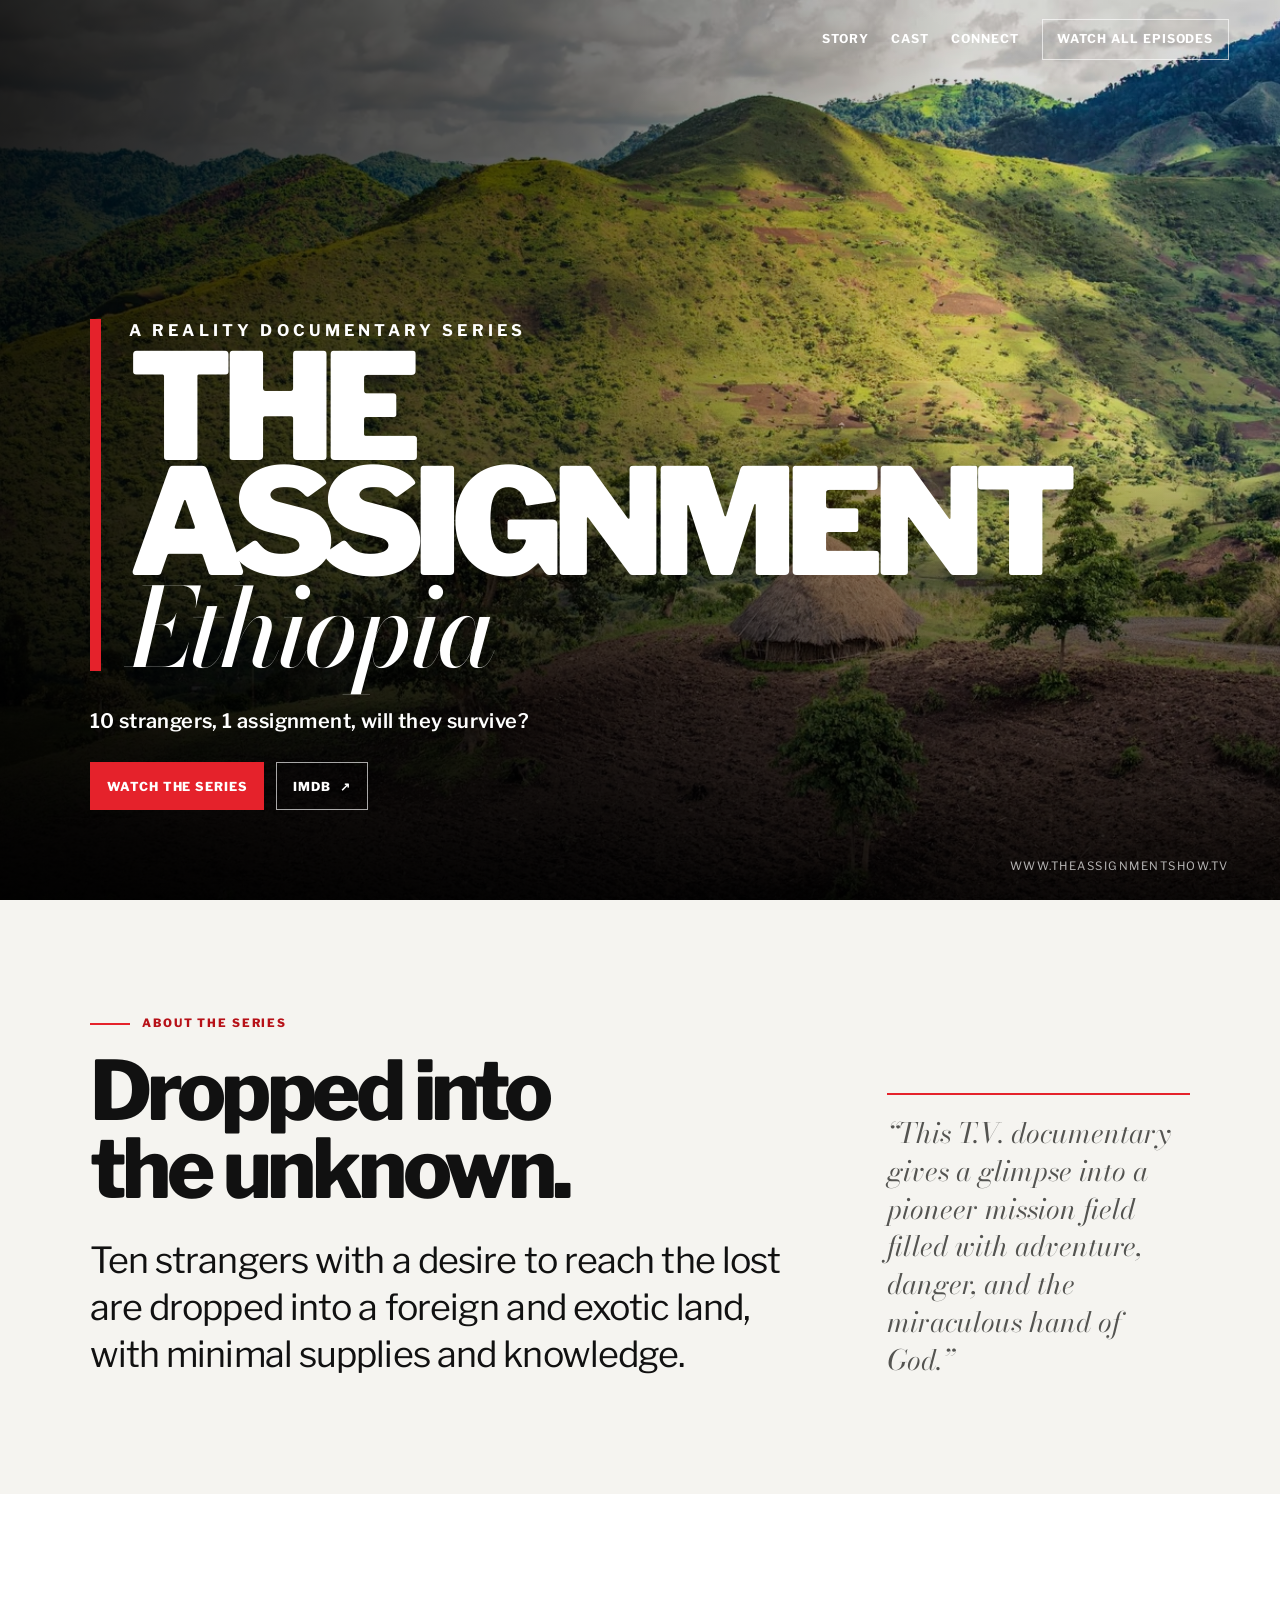
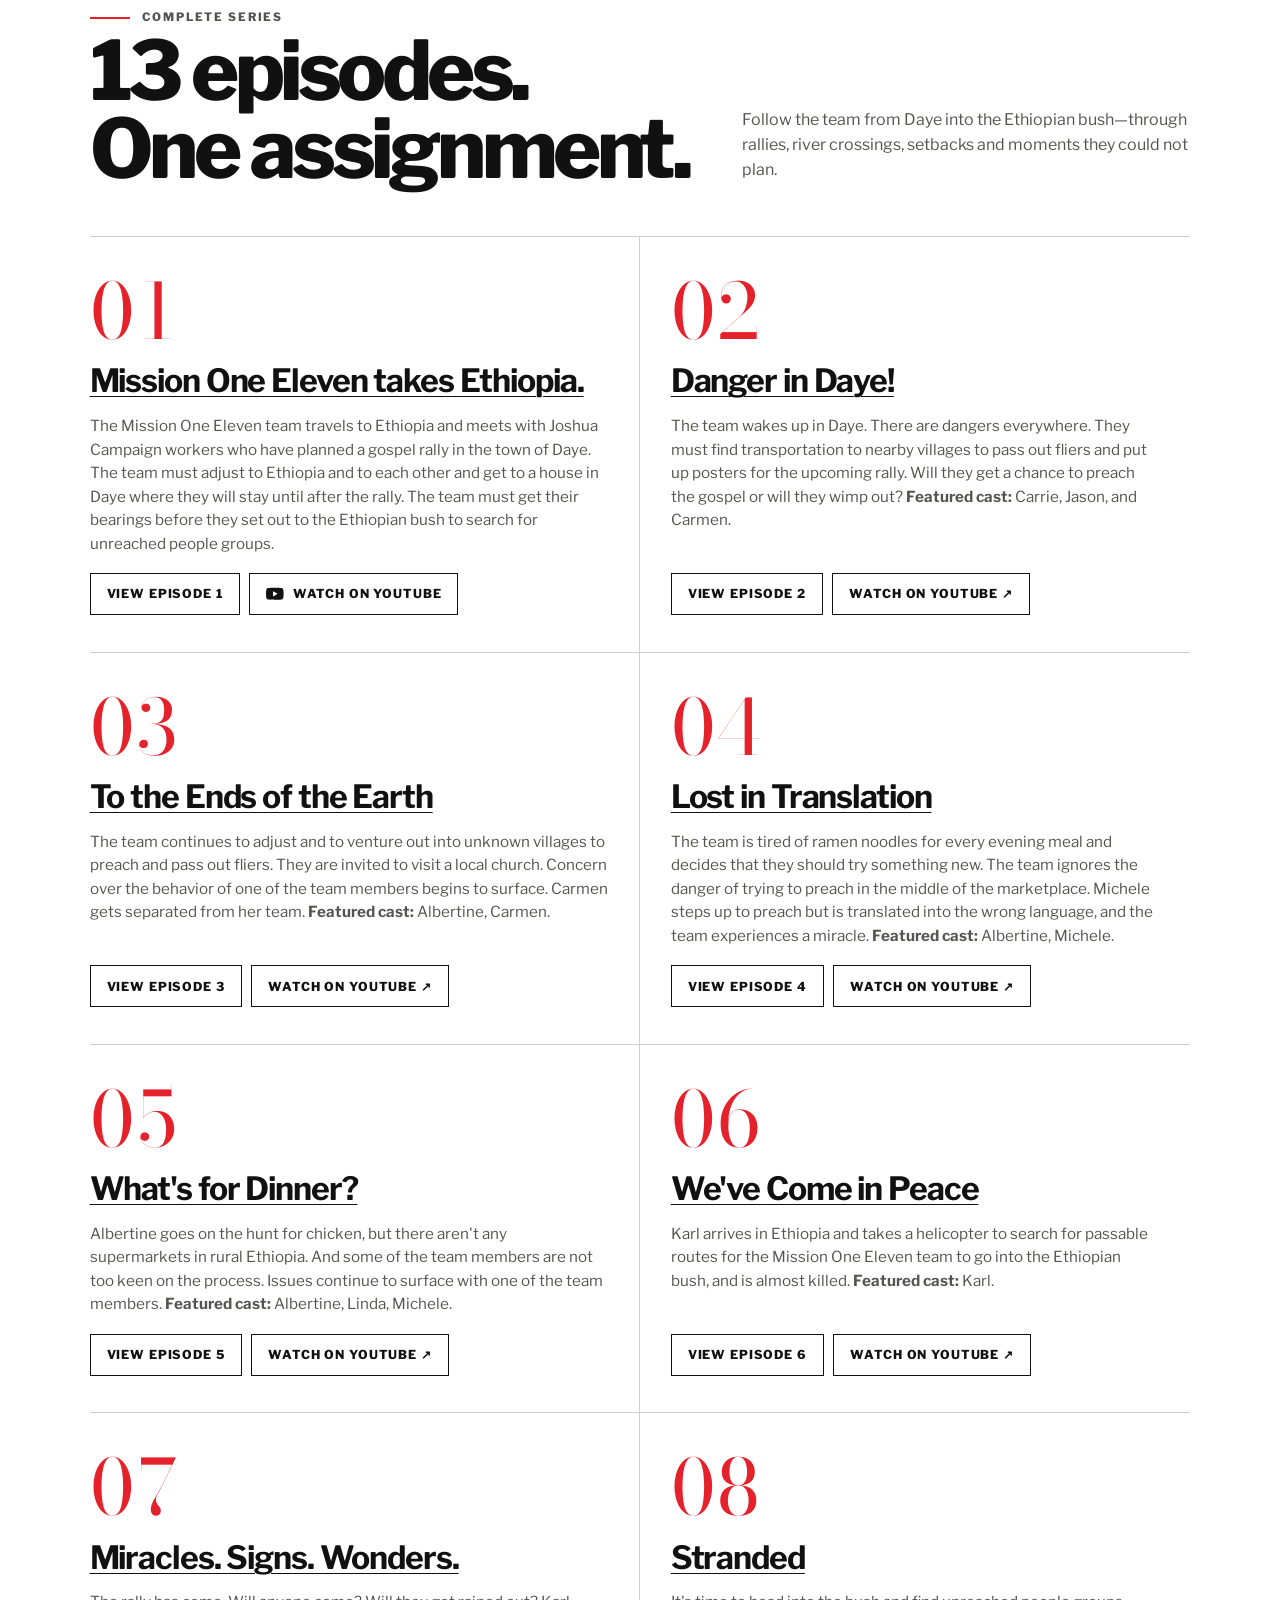
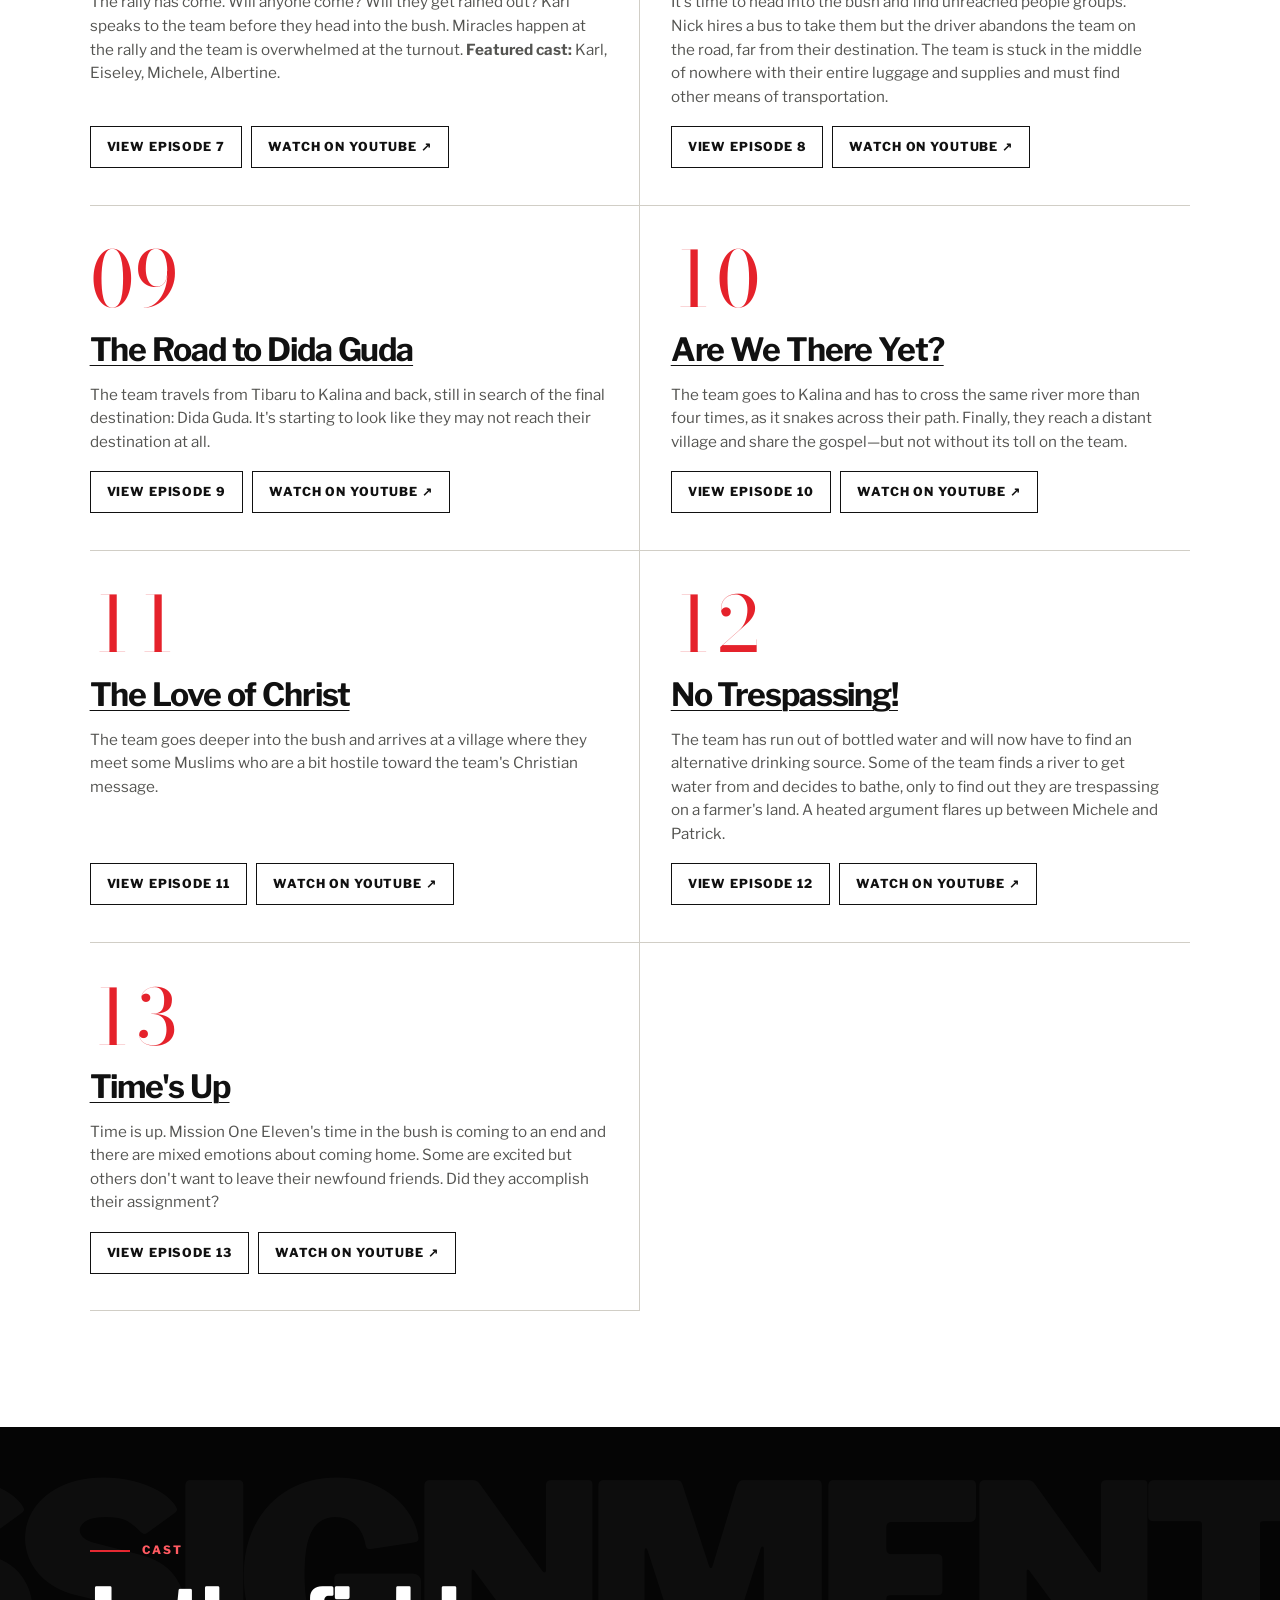
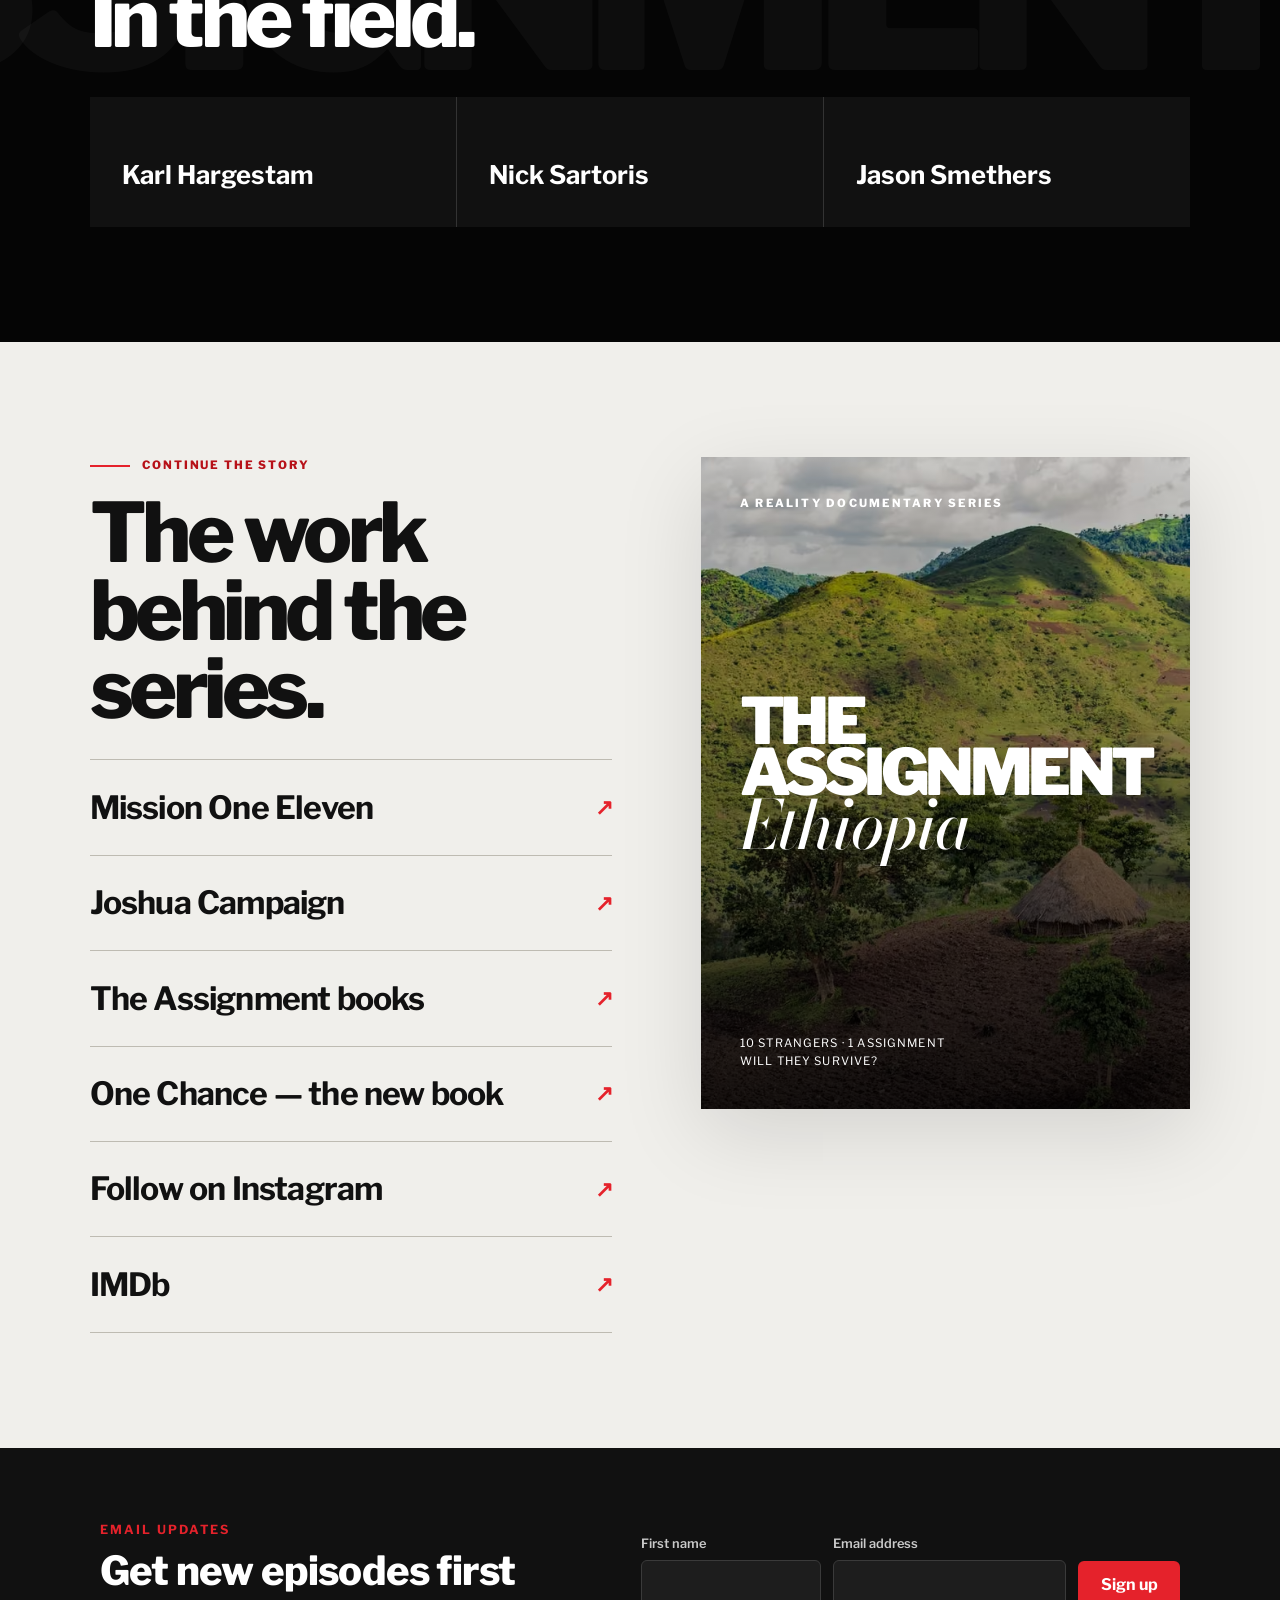
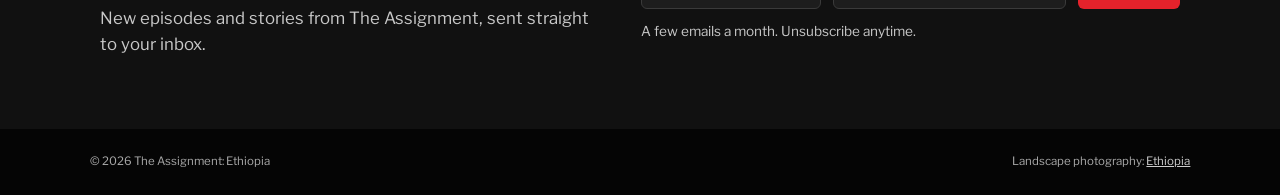
==== commit 81afdfe9: "Email sign-up block on homepage (preview only, form not connected)" ====
--- a/index.html
+++ b/index.html
@@ -36,7 +36,7 @@
   <meta name="twitter:image:alt" content="The Ethiopian highlands, setting of The Assignment: Ethiopia documentary series" />
   <link rel="preconnect" href="https://fonts.googleapis.com" />
   <link rel="preconnect" href="https://fonts.gstatic.com" crossorigin />
-  <link rel="preload" as="style" href="https://fonts.googleapis.com/css2?family=Libre+Franklin:wght@400;500;600;700;800;900&display=swap" onload="this.onload=null;this.rel='stylesheet'"><noscript><link rel="stylesheet" href="https://fonts.googleapis.com/css2?family=Libre+Franklin:wght@400;500;600;700;800;900&display=swap"></noscript>
+  <link rel="preload" as="style" href="https://fonts.googleapis.com/css2?family=Bodoni+Moda:opsz,ital,wght@6..96,500;6..96,600&family=Libre+Franklin:wght@400;500;600;700;800;900&display=swap" onload="this.onload=null;this.rel='stylesheet'"><noscript><link rel="stylesheet" href="https://fonts.googleapis.com/css2?family=Bodoni+Moda:opsz,ital,wght@6..96,500;6..96,600&family=Libre+Franklin:wght@400;500;600;700;800;900&display=swap"></noscript>
   <style>
     :root {
       --bg:#0b0b0b; --surface:#141414; --surface-2:#1d1d1d; --ink:#f7f7f5;
@@ -62,7 +62,7 @@
     .poster-mark{border-left:clamp(.45rem,1vw,.7rem) solid var(--red);padding-left:clamp(1rem,2.2vw,2rem)}
     .hero-kicker{margin:0 0 .4rem;font-size:clamp(.78rem,1.5vw,1rem);font-weight:700;letter-spacing:.26em;text-transform:uppercase}
     h1{margin:0;font-size:clamp(3.15rem,11.5vw,9.5rem);line-height:.78;letter-spacing:-.075em;font-weight:900;text-transform:uppercase;max-width:9ch}
-    .ethiopia{display:block;margin-top:.4rem;font-family:"Libre Franklin",sans-serif;font-style:normal;font-size:clamp(2.6rem,8vw,6.5rem);font-weight:800;letter-spacing:-.05em;text-transform:none;color:#fff}
+    .ethiopia{display:block;margin-top:.4rem;font-family:"Bodoni Moda",serif;font-style:italic;font-size:clamp(2.8rem,8.5vw,7rem);font-weight:500;letter-spacing:-.04em;text-transform:none;color:#fff}
     .tagline{margin:clamp(1.3rem,3vw,2.2rem) 0 0;max-width:28rem;font-size:clamp(1rem,1.8vw,1.25rem);font-weight:600;letter-spacing:.02em}
     .hero-actions{display:flex;flex-wrap:wrap;gap:.75rem;margin-top:1.6rem}
     .btn{display:inline-flex;align-items:center;justify-content:center;gap:.55rem;min-height:48px;padding:.75rem 1rem;border:1px solid currentColor;text-decoration:none;font-size:.77rem;font-weight:800;letter-spacing:.07em;text-transform:uppercase;transition:background .2s,color .2s,border-color .2s}
@@ -76,14 +76,14 @@
     h2{font-size:clamp(2.45rem,6.4vw,5.7rem);line-height:.95;letter-spacing:-.055em;margin:0;font-weight:800}
     .lede{font-size:clamp(1.25rem,2.8vw,2.25rem);line-height:1.32;letter-spacing:-.025em;margin:1.8rem 0 0;max-width:35ch}
     .about{display:grid;grid-template-columns:minmax(0,1.4fr) minmax(260px,.6fr);gap:clamp(2rem,7vw,7rem);align-items:end}
-    .quote{margin:0;padding-top:1.2rem;border-top:2px solid var(--red);font-family:"Libre Franklin",sans-serif;font-size:clamp(1.2rem,2.1vw,1.65rem);font-style:normal;font-weight:500;line-height:1.35;color:var(--muted)}
+    .quote{margin:0;padding-top:1.2rem;border-top:2px solid var(--red);font-family:"Bodoni Moda",serif;font-size:clamp(1.25rem,2.2vw,1.75rem);font-style:italic;line-height:1.35;color:var(--muted)}
     .episodes{background:var(--surface)}
     .episode-intro{display:flex;align-items:end;justify-content:space-between;gap:2rem;margin-bottom:3rem}
     .episode-intro p{margin:0 0 .35rem;max-width:28rem;color:var(--muted)}
     .episode-grid{display:grid;grid-template-columns:repeat(2,minmax(0,1fr));border-top:1px solid var(--line)}
     .episode{position:relative;padding:clamp(1.4rem,3vw,2.3rem) clamp(0rem,2.4vw,2.3rem) 2.3rem;border-bottom:1px solid var(--line);display:flex;flex-direction:column;min-height:320px}
     .episode:nth-child(odd){padding-left:0;border-right:1px solid var(--line)}
-    .episode-number{font-family:"Libre Franklin",sans-serif;font-weight:800;letter-spacing:-.04em;font-size:clamp(3rem,6vw,5rem);line-height:1;color:var(--red);font-variant-numeric:tabular-nums}
+    .episode-number{font-family:"Bodoni Moda",serif;font-size:clamp(3rem,6vw,5rem);line-height:1;color:var(--red);font-variant-numeric:tabular-nums}
     .episode h3{font-size:clamp(1.4rem,2.5vw,2rem);line-height:1.13;letter-spacing:-.035em;margin:.8rem 0 .9rem}
     .episode p{margin:0;color:var(--muted);font-size:.95rem;max-width:58ch}
     .episode .btn{align-self:flex-start;margin-top:auto;padding-top:.65rem;padding-bottom:.65rem;min-height:42px;color:var(--ink)}
@@ -101,7 +101,7 @@
         /* WCAG AA contrast for section labels: darker red on light sections, lighter red on the black cast section. */
     .section-label{color:var(--red-dark)}#cast .section-label{color:#ff5a61}
     .mini-poster::before{content:"";position:absolute;inset:0;background:linear-gradient(rgba(0,0,0,.2),rgba(0,0,0,.86));z-index:-1}
-    .mini-poster .top{font-size:.7rem;font-weight:800;letter-spacing:.2em;text-transform:uppercase}.mini-poster .title{font-size:clamp(2.3rem,5vw,4rem);font-weight:900;letter-spacing:-.07em;line-height:.8;text-transform:uppercase}.mini-poster .title em{display:block;font-family:"Libre Franklin",sans-serif;font-weight:700;font-style:normal;text-transform:none;font-size:1.05em;letter-spacing:-.03em}.mini-poster .bottom{font-size:.72rem;letter-spacing:.1em;text-transform:uppercase}
+    .mini-poster .top{font-size:.7rem;font-weight:800;letter-spacing:.2em;text-transform:uppercase}.mini-poster .title{font-size:clamp(2.3rem,5vw,4rem);font-weight:900;letter-spacing:-.07em;line-height:.8;text-transform:uppercase}.mini-poster .title em{display:block;font-family:"Bodoni Moda",serif;font-weight:500;text-transform:none;font-size:1.05em;letter-spacing:-.03em}.mini-poster .bottom{font-size:.72rem;letter-spacing:.1em;text-transform:uppercase}
     footer{background:#050505;color:#aaa;padding:1.5rem clamp(1.15rem,7vw,7rem);font-size:.72rem}
     footer .foot{max-width:1240px;margin:auto;display:flex;justify-content:space-between;gap:1rem;flex-wrap:wrap}footer a{color:#ccc}
     @media(max-width:760px){
@@ -300,6 +300,49 @@
       </div>
     </section>
   </main>
+<!-- Email sign-up block. PREVIEW ONLY: not connected to Mailchimp yet. The audience must be confirmed by Karl before the form action is set. -->
+<section class="signup-block" id="sign-up" aria-labelledby="signup-title">
+  <style>
+    .signup-block{background:#111111;color:#ffffff;padding:clamp(2.5rem,6vw,4.5rem) 1.25rem;font-family:inherit}
+    .signup-block *{box-sizing:border-box}
+    .signup-block__inner{max-width:1080px;margin:0 auto;display:grid;gap:clamp(1.5rem,4vw,3.5rem);grid-template-columns:1fr;align-items:center}
+    @media (min-width:820px){.signup-block__inner{grid-template-columns:1fr 1.1fr}}
+    .signup-block__eyebrow{margin:0 0 .6rem;font-size:.78rem;font-weight:700;letter-spacing:.16em;text-transform:uppercase;color:#e5222b}
+    .signup-block h2{margin:0 0 .75rem;font-family:inherit;font-size:clamp(1.7rem,3.4vw,2.5rem);line-height:1.1;font-weight:800;letter-spacing:-.02em;color:#ffffff}
+    .signup-block__copy p.signup-block__body{margin:0;font-size:1.05rem;line-height:1.55;color:#c9c9c9}
+    .signup-block__form{display:grid;gap:.75rem;grid-template-columns:1fr}
+    @media (min-width:560px){.signup-block__form{grid-template-columns:1fr 1.3fr auto}}
+    .signup-block__field{display:flex;flex-direction:column;gap:.35rem}
+    .signup-block label{font-size:.8rem;font-weight:600;color:#c9c9c9}
+    .signup-block input[type=text],.signup-block input[type=email]{width:100%;min-height:48px;padding:.7rem .85rem;font:inherit;font-size:1rem;color:#ffffff;background:#1d1d1d;border:1px solid #3a3a3a;border-radius:6px}
+    .signup-block input:focus-visible{outline:2px solid #e5222b;outline-offset:1px;border-color:#e5222b}
+    .signup-block button{align-self:end;min-height:48px;padding:.7rem 1.4rem;font:inherit;font-size:1rem;font-weight:700;color:#fff;background:#e5222b;border:0;border-radius:6px;cursor:pointer}
+    .signup-block button:hover{filter:brightness(.92)}
+    .signup-block button:focus-visible{outline:2px solid #ffffff;outline-offset:2px}
+    .signup-block__note,.signup-block__status{grid-column:1/-1;margin:0;font-size:.85rem;color:#c9c9c9}
+    .signup-block__status:empty{display:none}
+    .signup-block__status{color:#ffffff;font-weight:600}
+    .signup-block__hp{position:absolute;left:-5000px}
+  </style>
+  <div class="signup-block__inner">
+    <div class="signup-block__copy">
+      <p class="signup-block__eyebrow">Email updates</p>
+      <h2 id="signup-title">Get new episodes first</h2>
+      <p class="signup-block__body">New episodes and stories from The Assignment, sent straight to your inbox.</p>
+    </div>
+    <form class="signup-block__form" action="#mailchimp-action-pending" method="post" data-preview-only="true">
+      <div class="signup-block__field"><label for="signup-fname">First name</label><input id="signup-fname" type="text" name="FNAME" autocomplete="given-name"></div>
+      <div class="signup-block__field"><label for="signup-email">Email address</label><input id="signup-email" type="email" name="EMAIL" required autocomplete="email" inputmode="email"></div>
+      <div class="signup-block__hp" aria-hidden="true"><input type="text" name="b_pending" tabindex="-1" value=""></div>
+      <button type="submit">Sign up</button>
+      <p class="signup-block__note">A few emails a month. Unsubscribe anytime.</p>
+      <p class="signup-block__status" role="status" aria-live="polite"></p>
+    </form>
+  </div>
+  <script>
+    (function(){var f=document.querySelector('.signup-block__form[data-preview-only]');if(!f)return;f.addEventListener('submit',function(e){e.preventDefault();var s=f.querySelector('.signup-block__status'),em=f.querySelector('#signup-email');if(!em.checkValidity()){s.textContent='Please enter a valid email address.';em.focus();return;}s.textContent='Thanks! (Preview only: this form is not connected yet, so nothing was sent.)';f.reset();});})();
+  </script>
+</section>
   <footer><div class="foot"><span>© 2026 The Assignment: Ethiopia</span><span>Landscape photography: <a href="https://www.clubmed.be/l/quand-partir-en-ethiopie" target="_blank" rel="noopener">Ethiopia</a></span></div></footer>
 </body>
 </html>
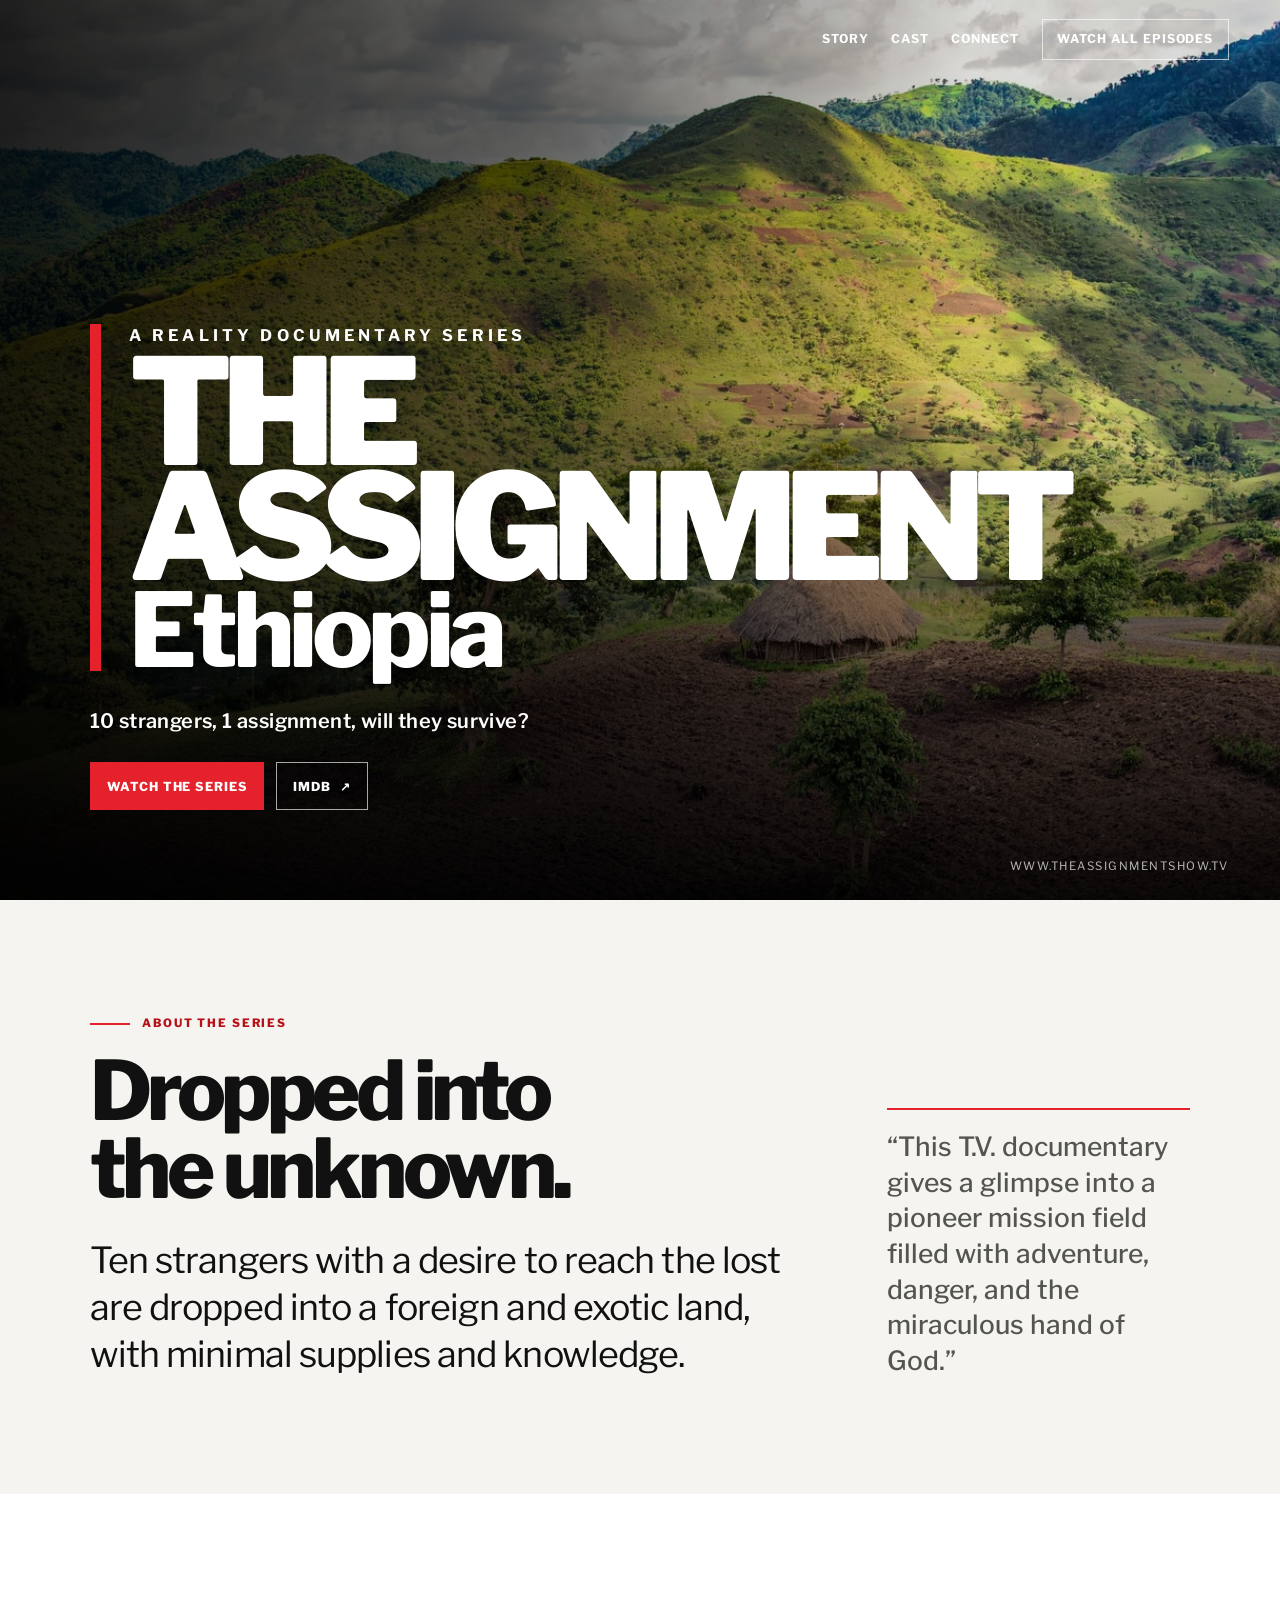
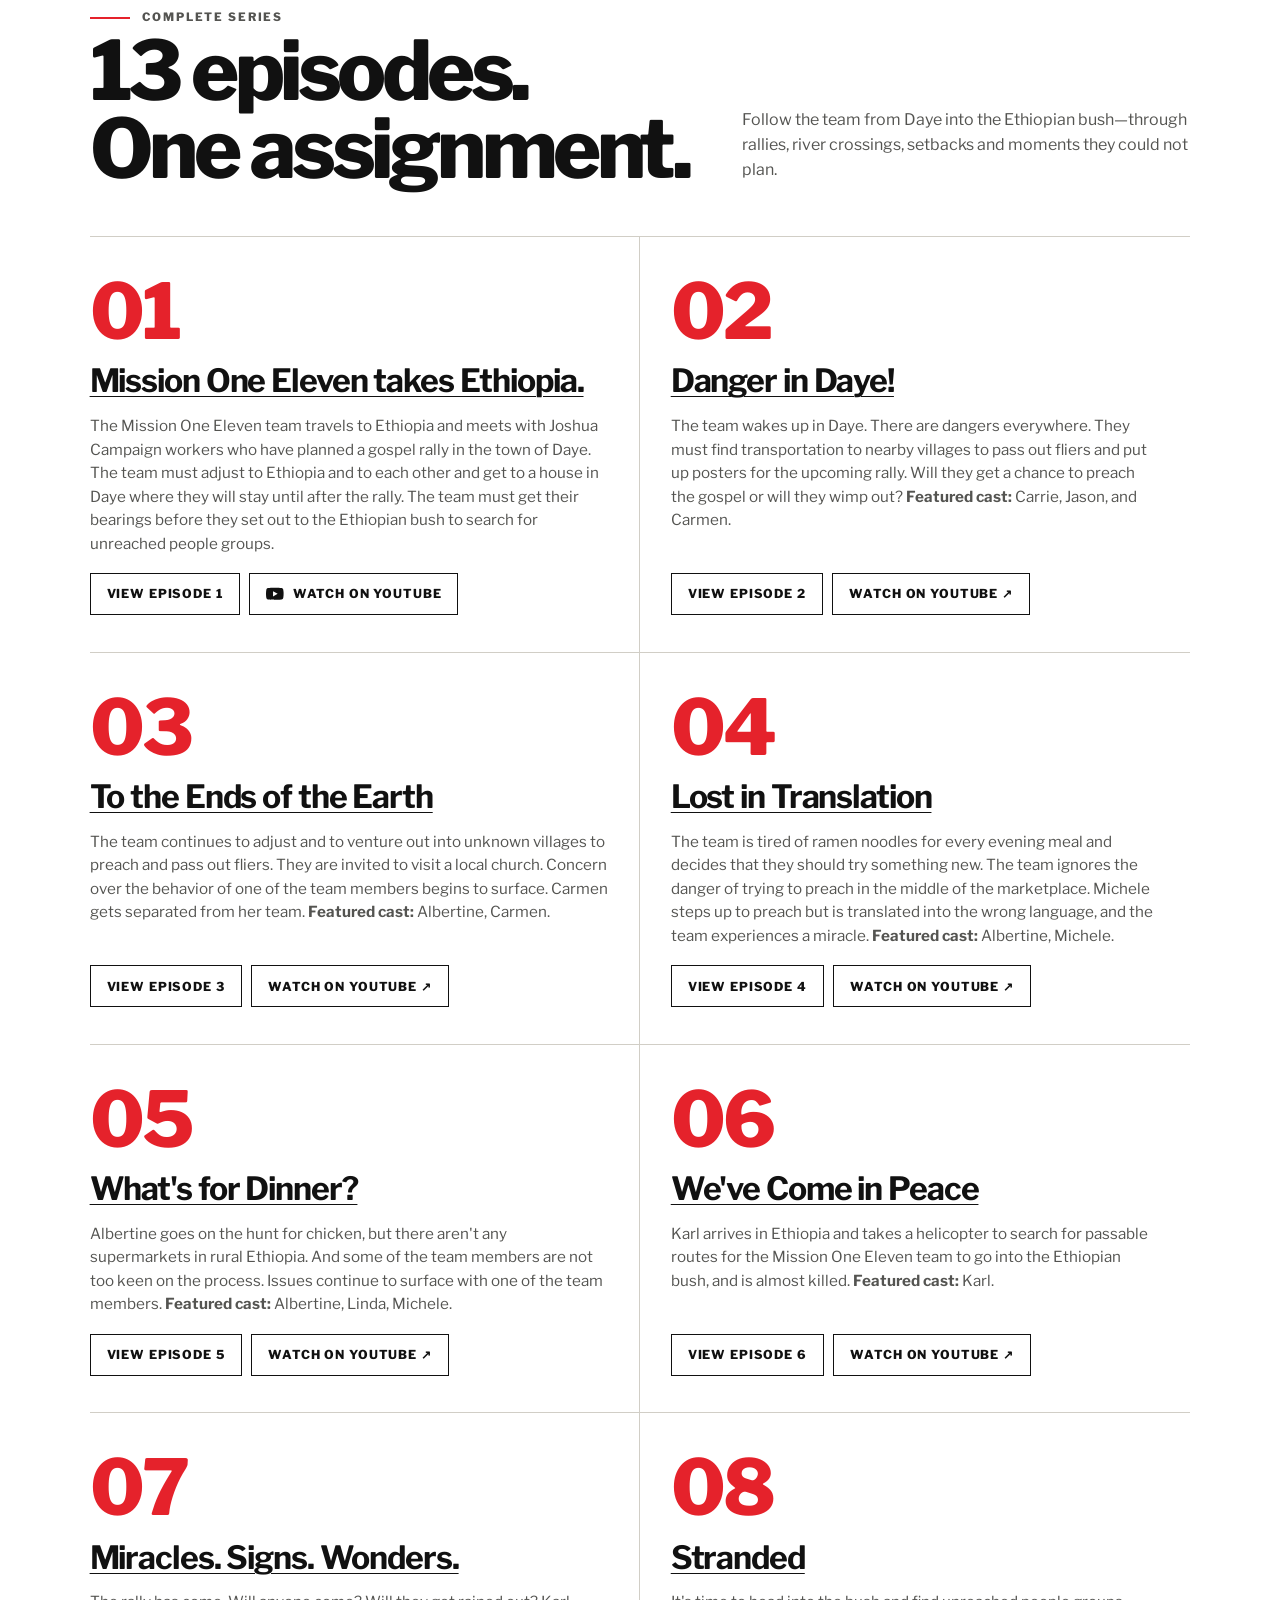
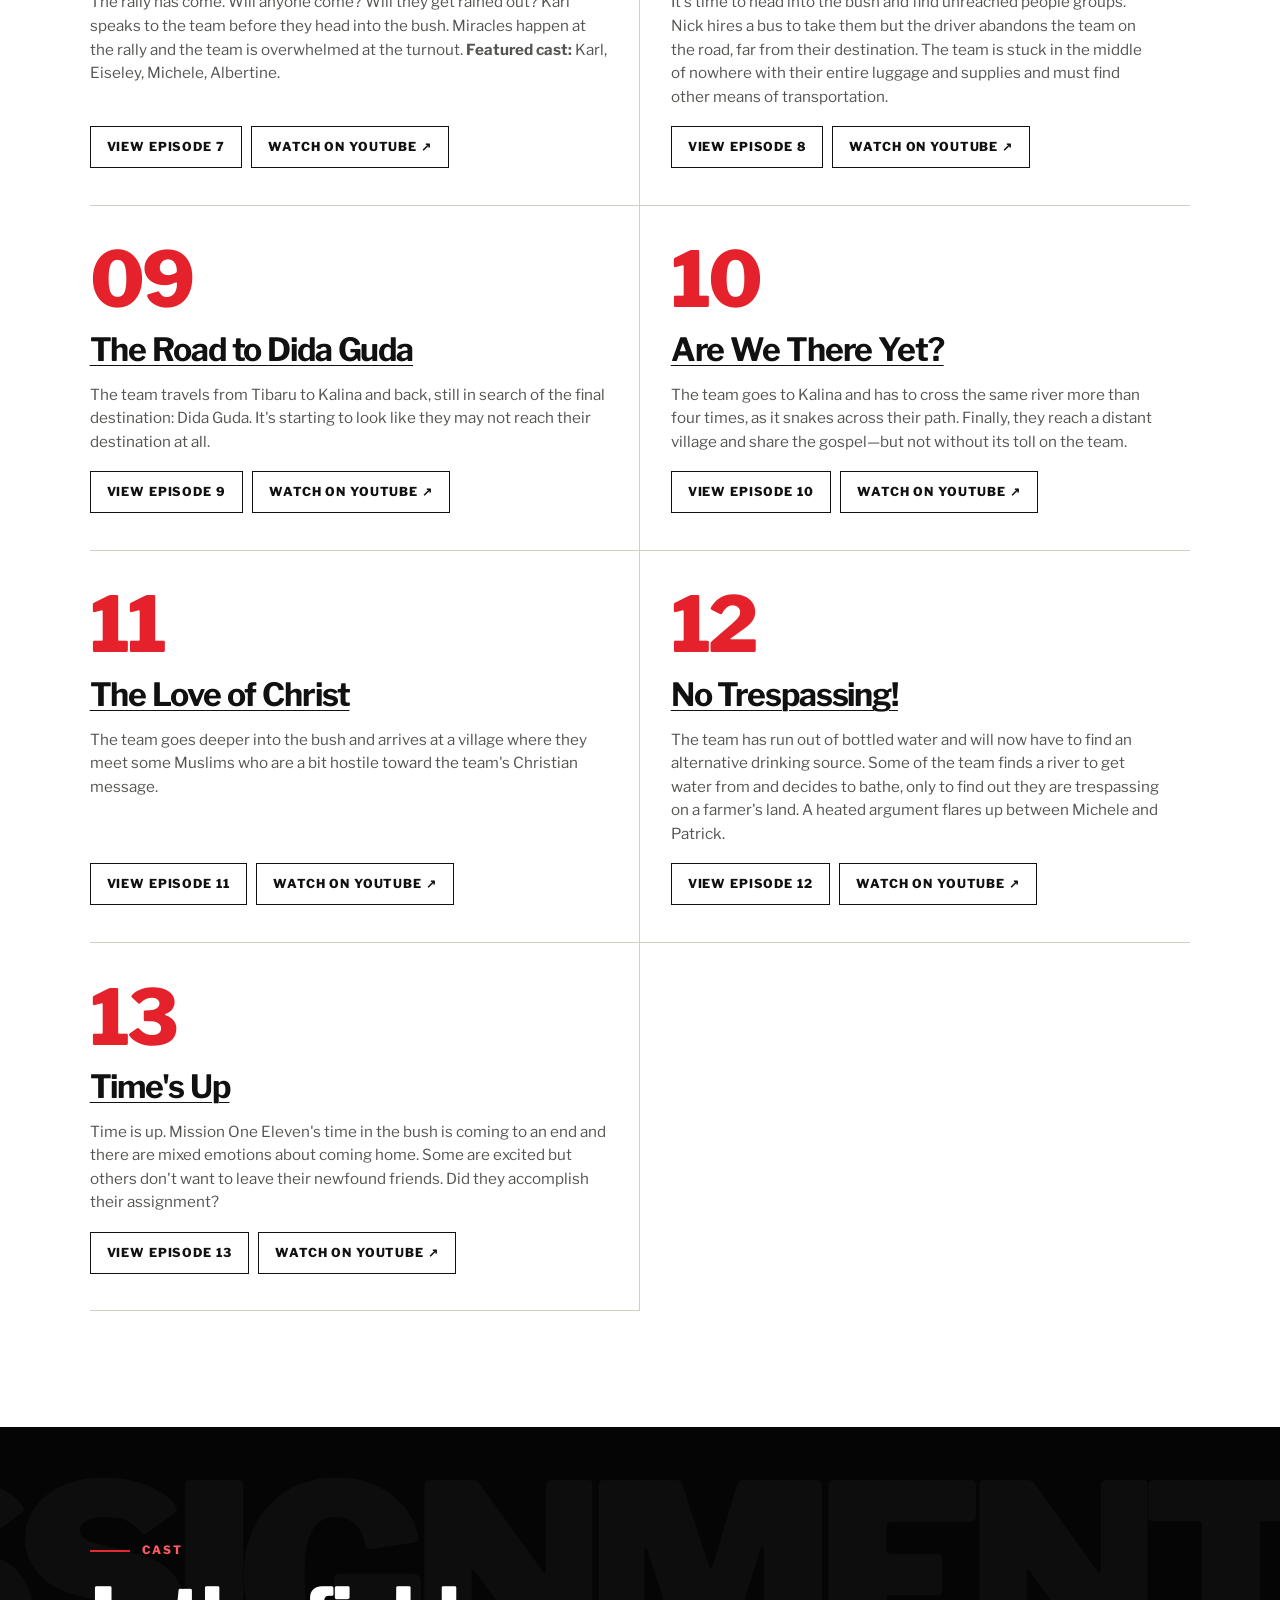
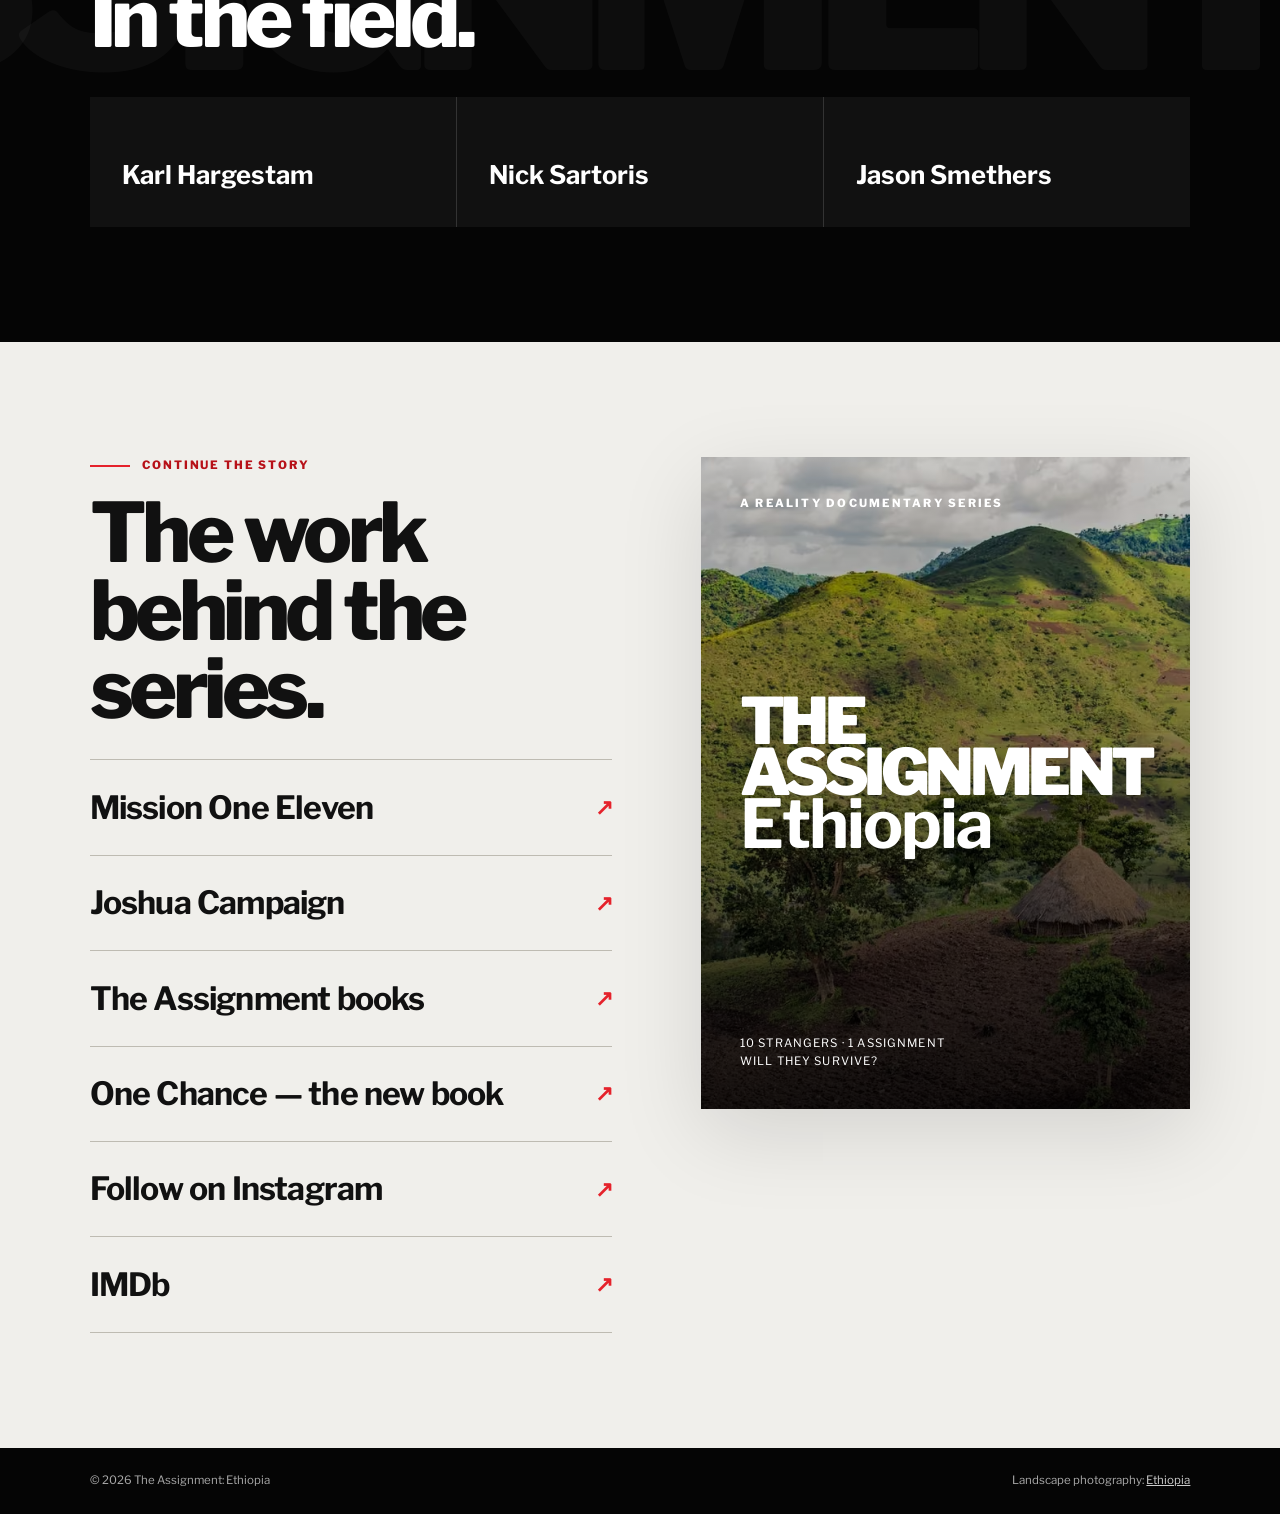
==== commit 94d4e297: "Merge e563446c5bcdf22626b5a0149992f90ef21f4259 into d56d0956e1d77e8369e665e0ee41bedf21a0af51" ====
--- a/index.html
+++ b/index.html
@@ -36,7 +36,7 @@
   <meta name="twitter:image:alt" content="The Ethiopian highlands, setting of The Assignment: Ethiopia documentary series" />
   <link rel="preconnect" href="https://fonts.googleapis.com" />
   <link rel="preconnect" href="https://fonts.gstatic.com" crossorigin />
-  <link rel="preload" as="style" href="https://fonts.googleapis.com/css2?family=Bodoni+Moda:opsz,ital,wght@6..96,500;6..96,600&family=Libre+Franklin:wght@400;500;600;700;800;900&display=swap" onload="this.onload=null;this.rel='stylesheet'"><noscript><link rel="stylesheet" href="https://fonts.googleapis.com/css2?family=Bodoni+Moda:opsz,ital,wght@6..96,500;6..96,600&family=Libre+Franklin:wght@400;500;600;700;800;900&display=swap"></noscript>
+  <link rel="preload" as="style" href="https://fonts.googleapis.com/css2?family=Libre+Franklin:wght@400;500;600;700;800;900&display=swap" onload="this.onload=null;this.rel='stylesheet'"><noscript><link rel="stylesheet" href="https://fonts.googleapis.com/css2?family=Libre+Franklin:wght@400;500;600;700;800;900&display=swap"></noscript>
   <style>
     :root {
       --bg:#0b0b0b; --surface:#141414; --surface-2:#1d1d1d; --ink:#f7f7f5;
@@ -62,7 +62,7 @@
     .poster-mark{border-left:clamp(.45rem,1vw,.7rem) solid var(--red);padding-left:clamp(1rem,2.2vw,2rem)}
     .hero-kicker{margin:0 0 .4rem;font-size:clamp(.78rem,1.5vw,1rem);font-weight:700;letter-spacing:.26em;text-transform:uppercase}
     h1{margin:0;font-size:clamp(3.15rem,11.5vw,9.5rem);line-height:.78;letter-spacing:-.075em;font-weight:900;text-transform:uppercase;max-width:9ch}
-    .ethiopia{display:block;margin-top:.4rem;font-family:"Bodoni Moda",serif;font-style:italic;font-size:clamp(2.8rem,8.5vw,7rem);font-weight:500;letter-spacing:-.04em;text-transform:none;color:#fff}
+    .ethiopia{display:block;margin-top:.4rem;font-family:"Libre Franklin",sans-serif;font-style:normal;font-size:clamp(2.6rem,8vw,6.5rem);font-weight:800;letter-spacing:-.05em;text-transform:none;color:#fff}
     .tagline{margin:clamp(1.3rem,3vw,2.2rem) 0 0;max-width:28rem;font-size:clamp(1rem,1.8vw,1.25rem);font-weight:600;letter-spacing:.02em}
     .hero-actions{display:flex;flex-wrap:wrap;gap:.75rem;margin-top:1.6rem}
     .btn{display:inline-flex;align-items:center;justify-content:center;gap:.55rem;min-height:48px;padding:.75rem 1rem;border:1px solid currentColor;text-decoration:none;font-size:.77rem;font-weight:800;letter-spacing:.07em;text-transform:uppercase;transition:background .2s,color .2s,border-color .2s}
@@ -76,14 +76,14 @@
     h2{font-size:clamp(2.45rem,6.4vw,5.7rem);line-height:.95;letter-spacing:-.055em;margin:0;font-weight:800}
     .lede{font-size:clamp(1.25rem,2.8vw,2.25rem);line-height:1.32;letter-spacing:-.025em;margin:1.8rem 0 0;max-width:35ch}
     .about{display:grid;grid-template-columns:minmax(0,1.4fr) minmax(260px,.6fr);gap:clamp(2rem,7vw,7rem);align-items:end}
-    .quote{margin:0;padding-top:1.2rem;border-top:2px solid var(--red);font-family:"Bodoni Moda",serif;font-size:clamp(1.25rem,2.2vw,1.75rem);font-style:italic;line-height:1.35;color:var(--muted)}
+    .quote{margin:0;padding-top:1.2rem;border-top:2px solid var(--red);font-family:"Libre Franklin",sans-serif;font-size:clamp(1.2rem,2.1vw,1.65rem);font-style:normal;font-weight:500;line-height:1.35;color:var(--muted)}
     .episodes{background:var(--surface)}
     .episode-intro{display:flex;align-items:end;justify-content:space-between;gap:2rem;margin-bottom:3rem}
     .episode-intro p{margin:0 0 .35rem;max-width:28rem;color:var(--muted)}
     .episode-grid{display:grid;grid-template-columns:repeat(2,minmax(0,1fr));border-top:1px solid var(--line)}
     .episode{position:relative;padding:clamp(1.4rem,3vw,2.3rem) clamp(0rem,2.4vw,2.3rem) 2.3rem;border-bottom:1px solid var(--line);display:flex;flex-direction:column;min-height:320px}
     .episode:nth-child(odd){padding-left:0;border-right:1px solid var(--line)}
-    .episode-number{font-family:"Bodoni Moda",serif;font-size:clamp(3rem,6vw,5rem);line-height:1;color:var(--red);font-variant-numeric:tabular-nums}
+    .episode-number{font-family:"Libre Franklin",sans-serif;font-weight:800;letter-spacing:-.04em;font-size:clamp(3rem,6vw,5rem);line-height:1;color:var(--red);font-variant-numeric:tabular-nums}
     .episode h3{font-size:clamp(1.4rem,2.5vw,2rem);line-height:1.13;letter-spacing:-.035em;margin:.8rem 0 .9rem}
     .episode p{margin:0;color:var(--muted);font-size:.95rem;max-width:58ch}
     .episode .btn{align-self:flex-start;margin-top:auto;padding-top:.65rem;padding-bottom:.65rem;min-height:42px;color:var(--ink)}
@@ -101,7 +101,7 @@
         /* WCAG AA contrast for section labels: darker red on light sections, lighter red on the black cast section. */
     .section-label{color:var(--red-dark)}#cast .section-label{color:#ff5a61}
     .mini-poster::before{content:"";position:absolute;inset:0;background:linear-gradient(rgba(0,0,0,.2),rgba(0,0,0,.86));z-index:-1}
-    .mini-poster .top{font-size:.7rem;font-weight:800;letter-spacing:.2em;text-transform:uppercase}.mini-poster .title{font-size:clamp(2.3rem,5vw,4rem);font-weight:900;letter-spacing:-.07em;line-height:.8;text-transform:uppercase}.mini-poster .title em{display:block;font-family:"Bodoni Moda",serif;font-weight:500;text-transform:none;font-size:1.05em;letter-spacing:-.03em}.mini-poster .bottom{font-size:.72rem;letter-spacing:.1em;text-transform:uppercase}
+    .mini-poster .top{font-size:.7rem;font-weight:800;letter-spacing:.2em;text-transform:uppercase}.mini-poster .title{font-size:clamp(2.3rem,5vw,4rem);font-weight:900;letter-spacing:-.07em;line-height:.8;text-transform:uppercase}.mini-poster .title em{display:block;font-family:"Libre Franklin",sans-serif;font-weight:700;font-style:normal;text-transform:none;font-size:1.05em;letter-spacing:-.03em}.mini-poster .bottom{font-size:.72rem;letter-spacing:.1em;text-transform:uppercase}
     footer{background:#050505;color:#aaa;padding:1.5rem clamp(1.15rem,7vw,7rem);font-size:.72rem}
     footer .foot{max-width:1240px;margin:auto;display:flex;justify-content:space-between;gap:1rem;flex-wrap:wrap}footer a{color:#ccc}
     @media(max-width:760px){
@@ -300,49 +300,6 @@
       </div>
     </section>
   </main>
-<!-- Email sign-up block. PREVIEW ONLY: not connected to Mailchimp yet. The audience must be confirmed by Karl before the form action is set. -->
-<section class="signup-block" id="sign-up" aria-labelledby="signup-title">
-  <style>
-    .signup-block{background:#111111;color:#ffffff;padding:clamp(2.5rem,6vw,4.5rem) 1.25rem;font-family:inherit}
-    .signup-block *{box-sizing:border-box}
-    .signup-block__inner{max-width:1080px;margin:0 auto;display:grid;gap:clamp(1.5rem,4vw,3.5rem);grid-template-columns:1fr;align-items:center}
-    @media (min-width:820px){.signup-block__inner{grid-template-columns:1fr 1.1fr}}
-    .signup-block__eyebrow{margin:0 0 .6rem;font-size:.78rem;font-weight:700;letter-spacing:.16em;text-transform:uppercase;color:#e5222b}
-    .signup-block h2{margin:0 0 .75rem;font-family:inherit;font-size:clamp(1.7rem,3.4vw,2.5rem);line-height:1.1;font-weight:800;letter-spacing:-.02em;color:#ffffff}
-    .signup-block__copy p.signup-block__body{margin:0;font-size:1.05rem;line-height:1.55;color:#c9c9c9}
-    .signup-block__form{display:grid;gap:.75rem;grid-template-columns:1fr}
-    @media (min-width:560px){.signup-block__form{grid-template-columns:1fr 1.3fr auto}}
-    .signup-block__field{display:flex;flex-direction:column;gap:.35rem}
-    .signup-block label{font-size:.8rem;font-weight:600;color:#c9c9c9}
-    .signup-block input[type=text],.signup-block input[type=email]{width:100%;min-height:48px;padding:.7rem .85rem;font:inherit;font-size:1rem;color:#ffffff;background:#1d1d1d;border:1px solid #3a3a3a;border-radius:6px}
-    .signup-block input:focus-visible{outline:2px solid #e5222b;outline-offset:1px;border-color:#e5222b}
-    .signup-block button{align-self:end;min-height:48px;padding:.7rem 1.4rem;font:inherit;font-size:1rem;font-weight:700;color:#fff;background:#e5222b;border:0;border-radius:6px;cursor:pointer}
-    .signup-block button:hover{filter:brightness(.92)}
-    .signup-block button:focus-visible{outline:2px solid #ffffff;outline-offset:2px}
-    .signup-block__note,.signup-block__status{grid-column:1/-1;margin:0;font-size:.85rem;color:#c9c9c9}
-    .signup-block__status:empty{display:none}
-    .signup-block__status{color:#ffffff;font-weight:600}
-    .signup-block__hp{position:absolute;left:-5000px}
-  </style>
-  <div class="signup-block__inner">
-    <div class="signup-block__copy">
-      <p class="signup-block__eyebrow">Email updates</p>
-      <h2 id="signup-title">Get new episodes first</h2>
-      <p class="signup-block__body">New episodes and stories from The Assignment, sent straight to your inbox.</p>
-    </div>
-    <form class="signup-block__form" action="#mailchimp-action-pending" method="post" data-preview-only="true">
-      <div class="signup-block__field"><label for="signup-fname">First name</label><input id="signup-fname" type="text" name="FNAME" autocomplete="given-name"></div>
-      <div class="signup-block__field"><label for="signup-email">Email address</label><input id="signup-email" type="email" name="EMAIL" required autocomplete="email" inputmode="email"></div>
-      <div class="signup-block__hp" aria-hidden="true"><input type="text" name="b_pending" tabindex="-1" value=""></div>
-      <button type="submit">Sign up</button>
-      <p class="signup-block__note">A few emails a month. Unsubscribe anytime.</p>
-      <p class="signup-block__status" role="status" aria-live="polite"></p>
-    </form>
-  </div>
-  <script>
-    (function(){var f=document.querySelector('.signup-block__form[data-preview-only]');if(!f)return;f.addEventListener('submit',function(e){e.preventDefault();var s=f.querySelector('.signup-block__status'),em=f.querySelector('#signup-email');if(!em.checkValidity()){s.textContent='Please enter a valid email address.';em.focus();return;}s.textContent='Thanks! (Preview only: this form is not connected yet, so nothing was sent.)';f.reset();});})();
-  </script>
-</section>
   <footer><div class="foot"><span>© 2026 The Assignment: Ethiopia</span><span>Landscape photography: <a href="https://www.clubmed.be/l/quand-partir-en-ethiopie" target="_blank" rel="noopener">Ethiopia</a></span></div></footer>
 </body>
 </html>
